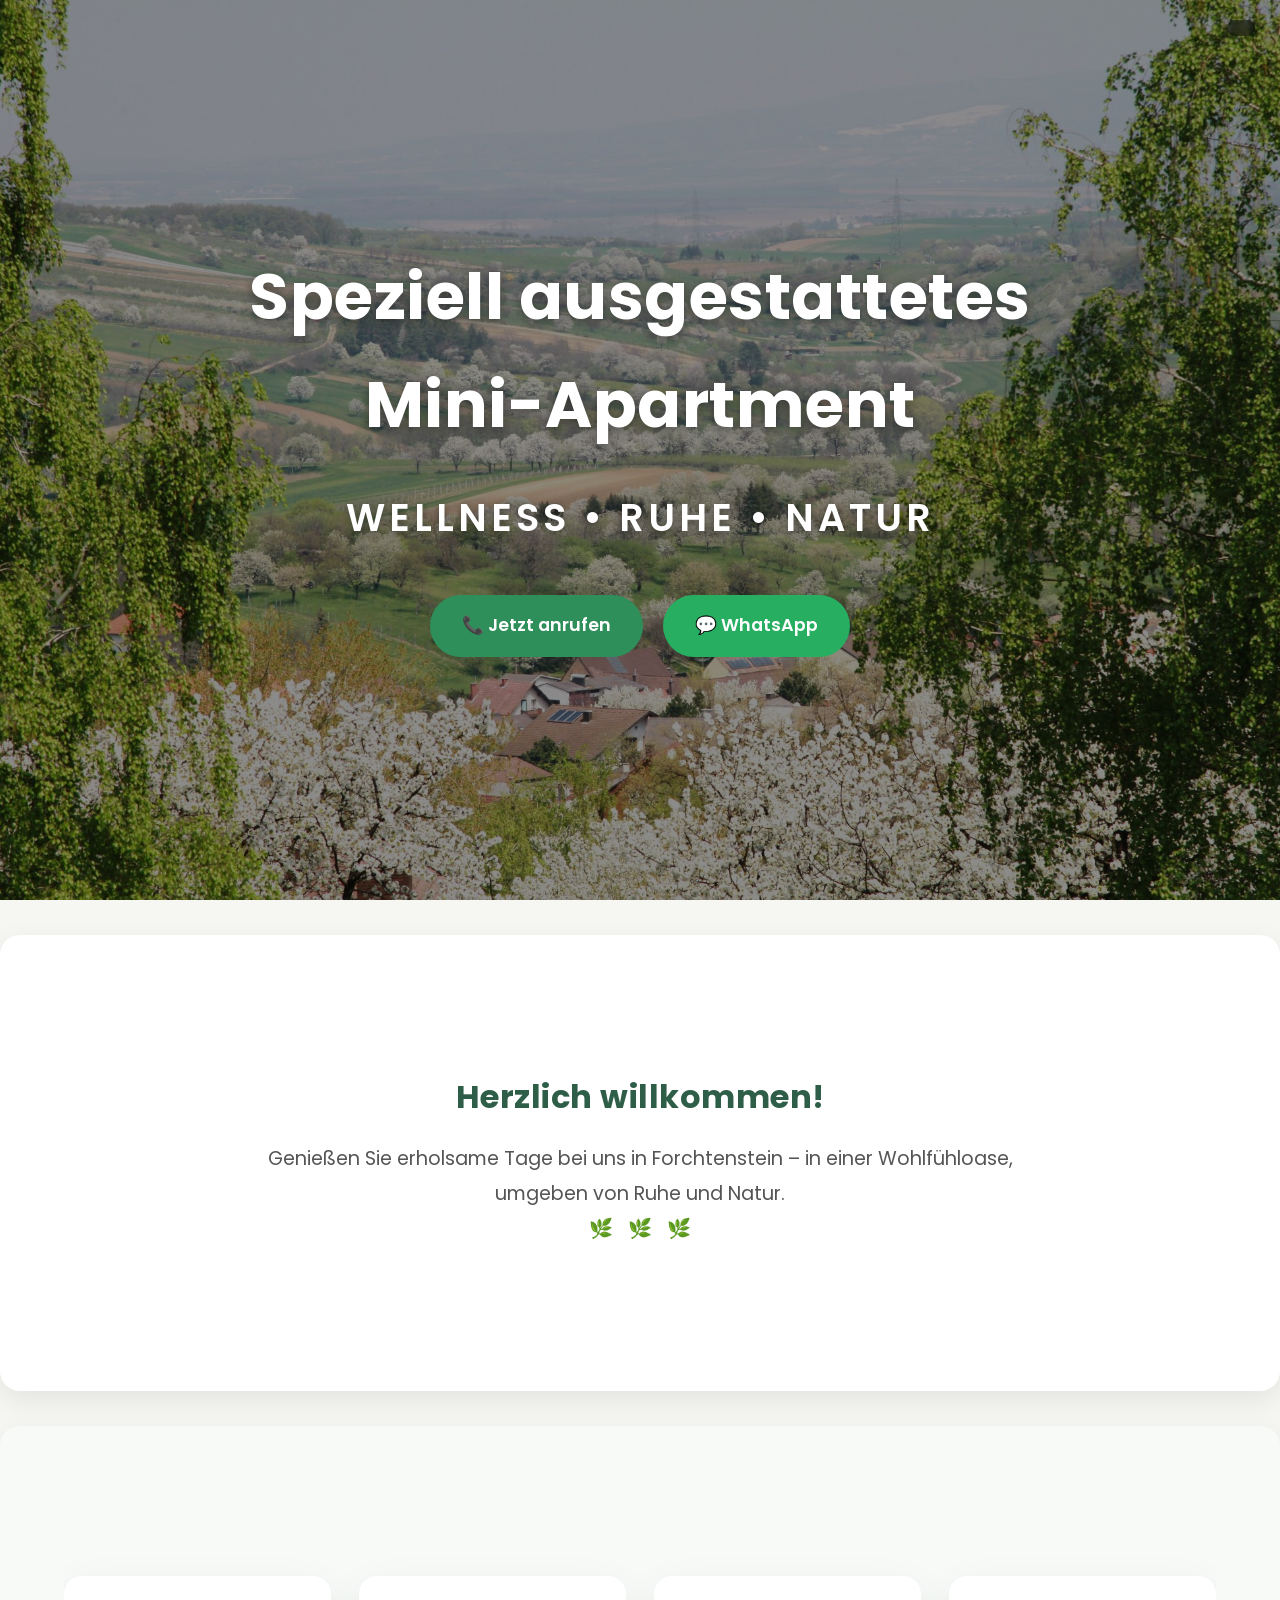
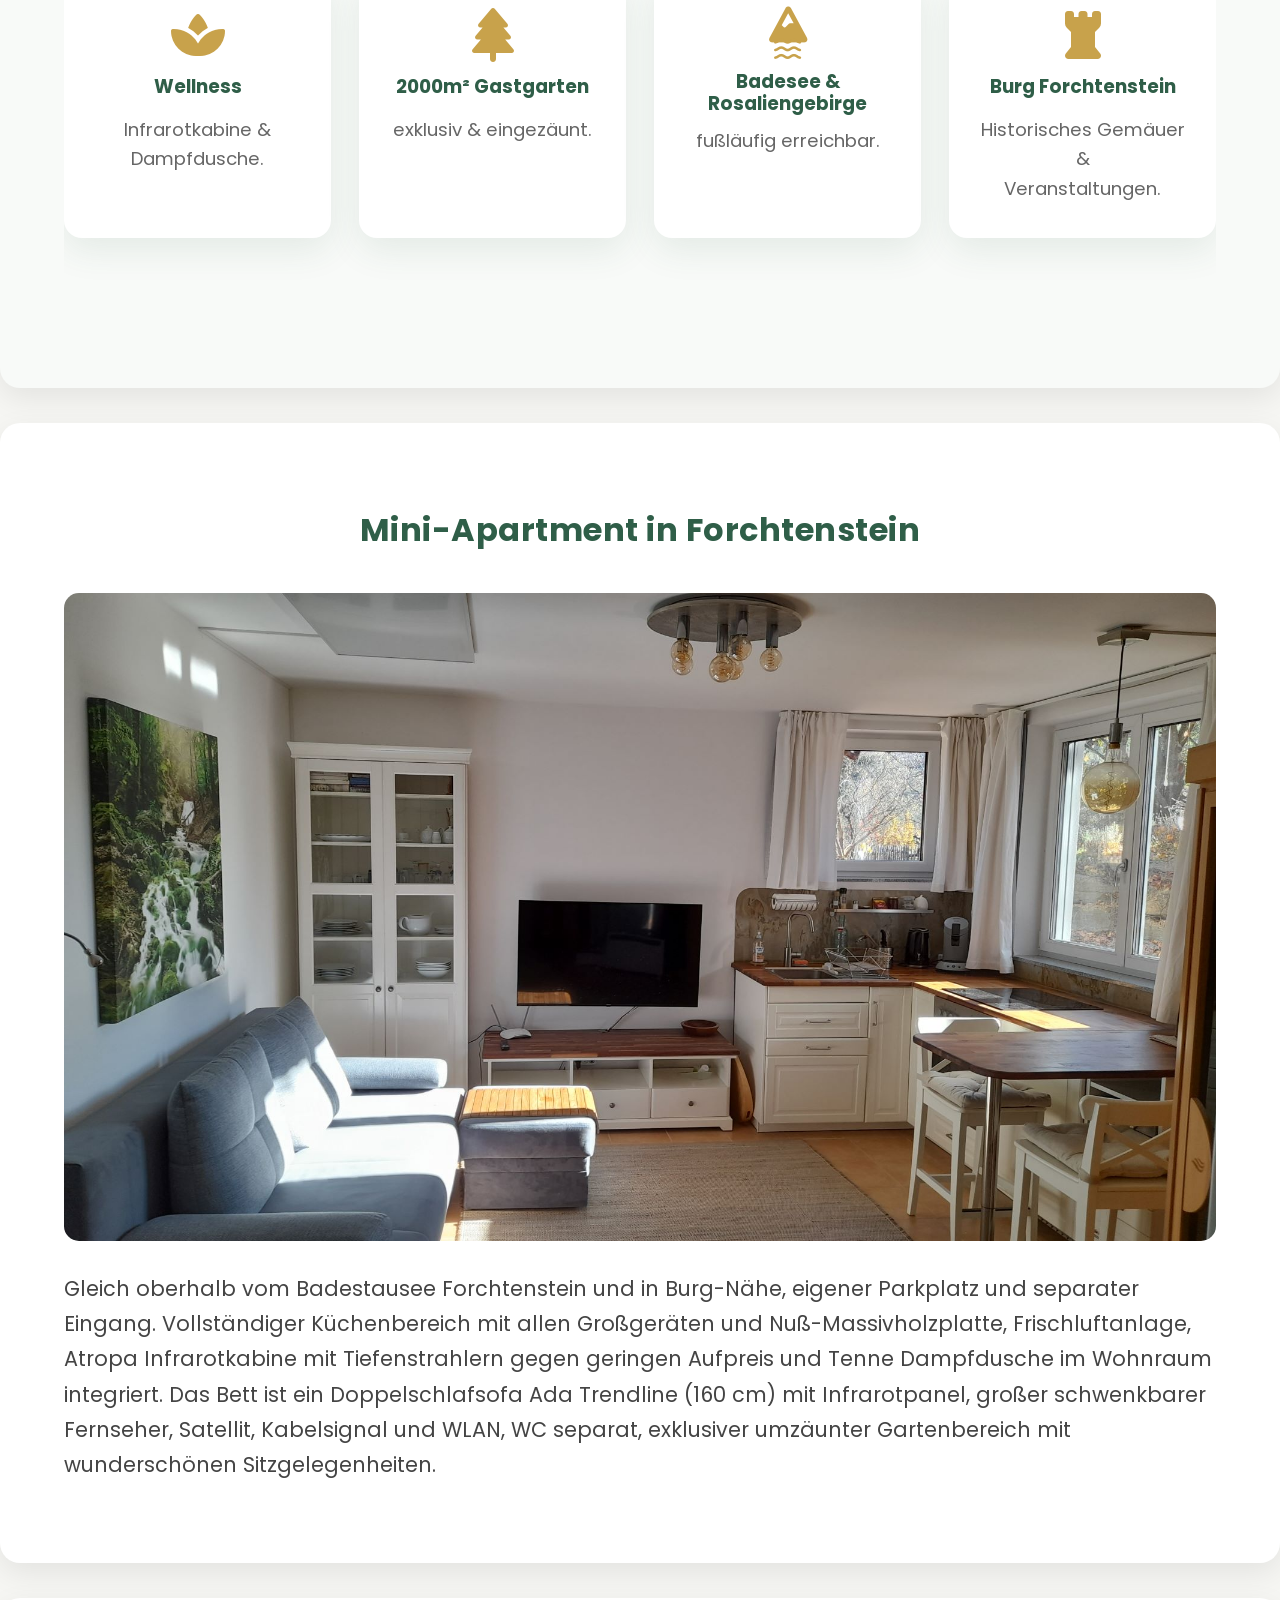
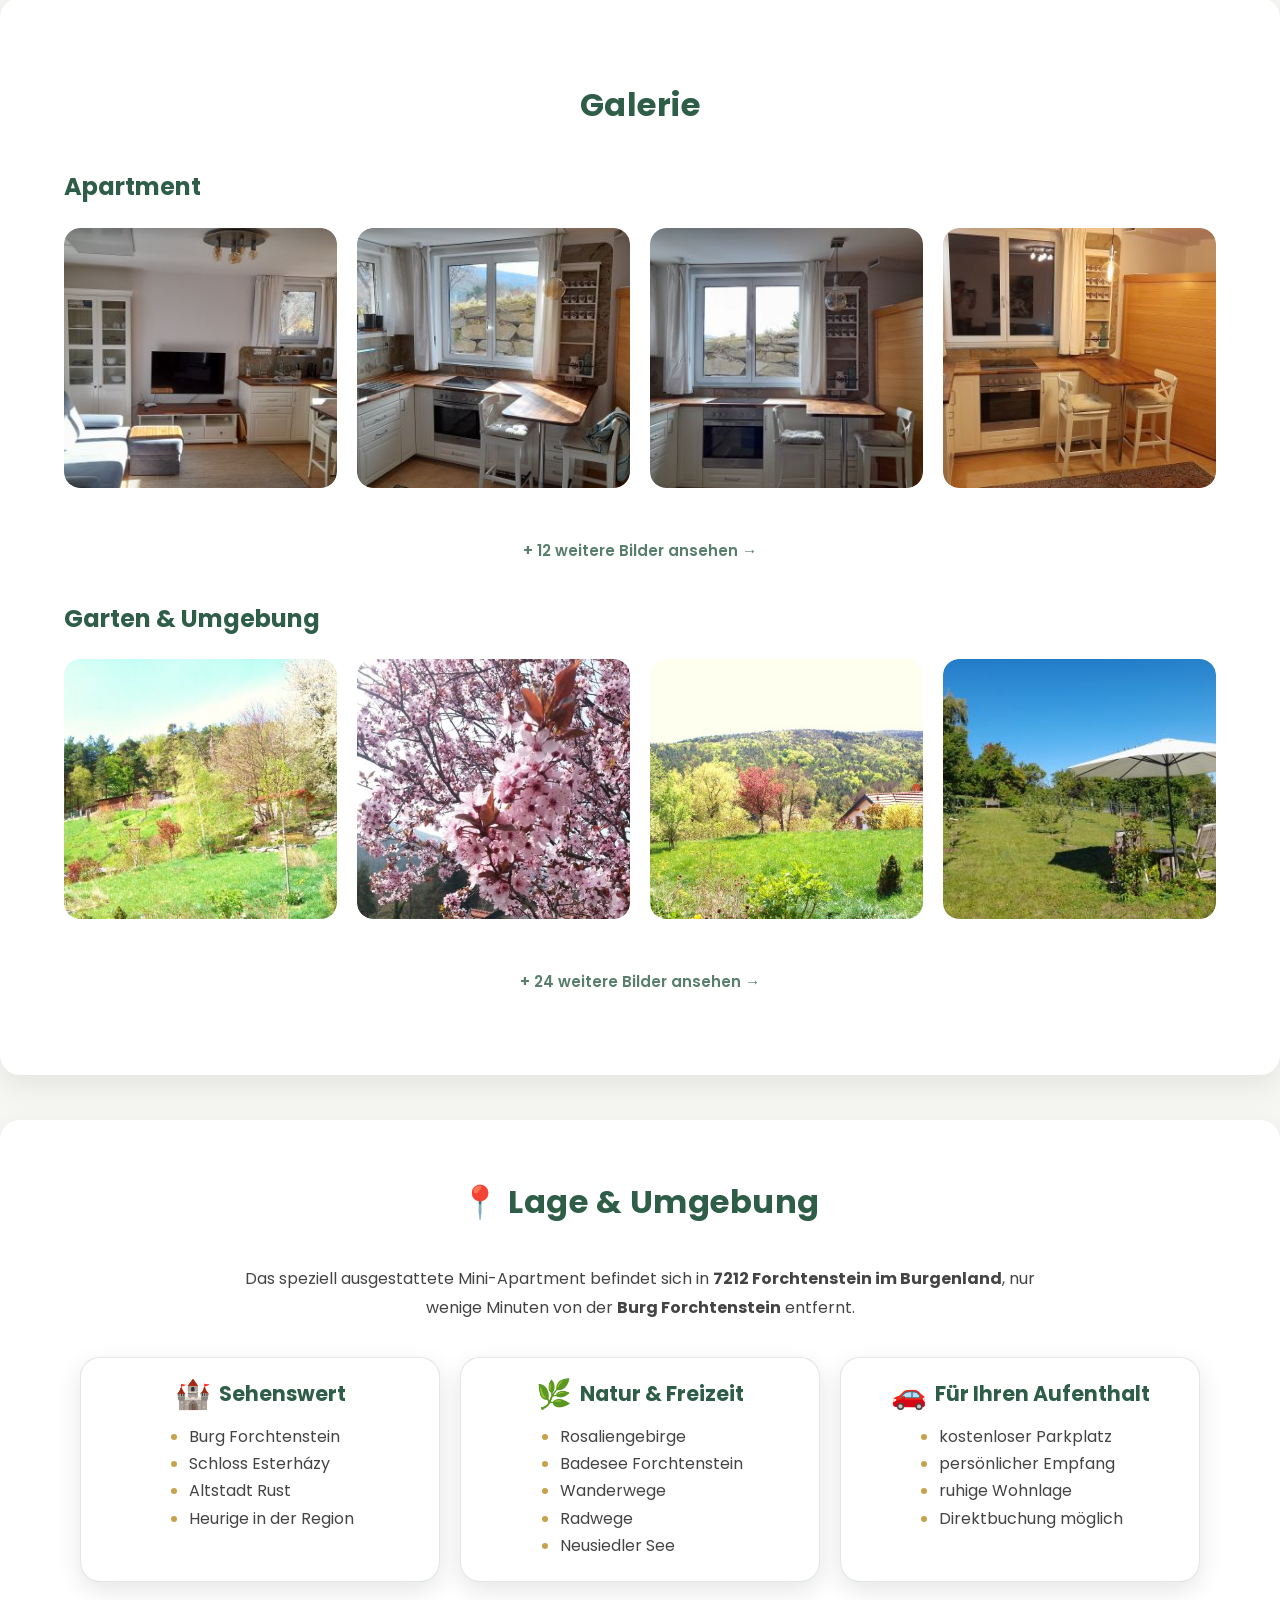
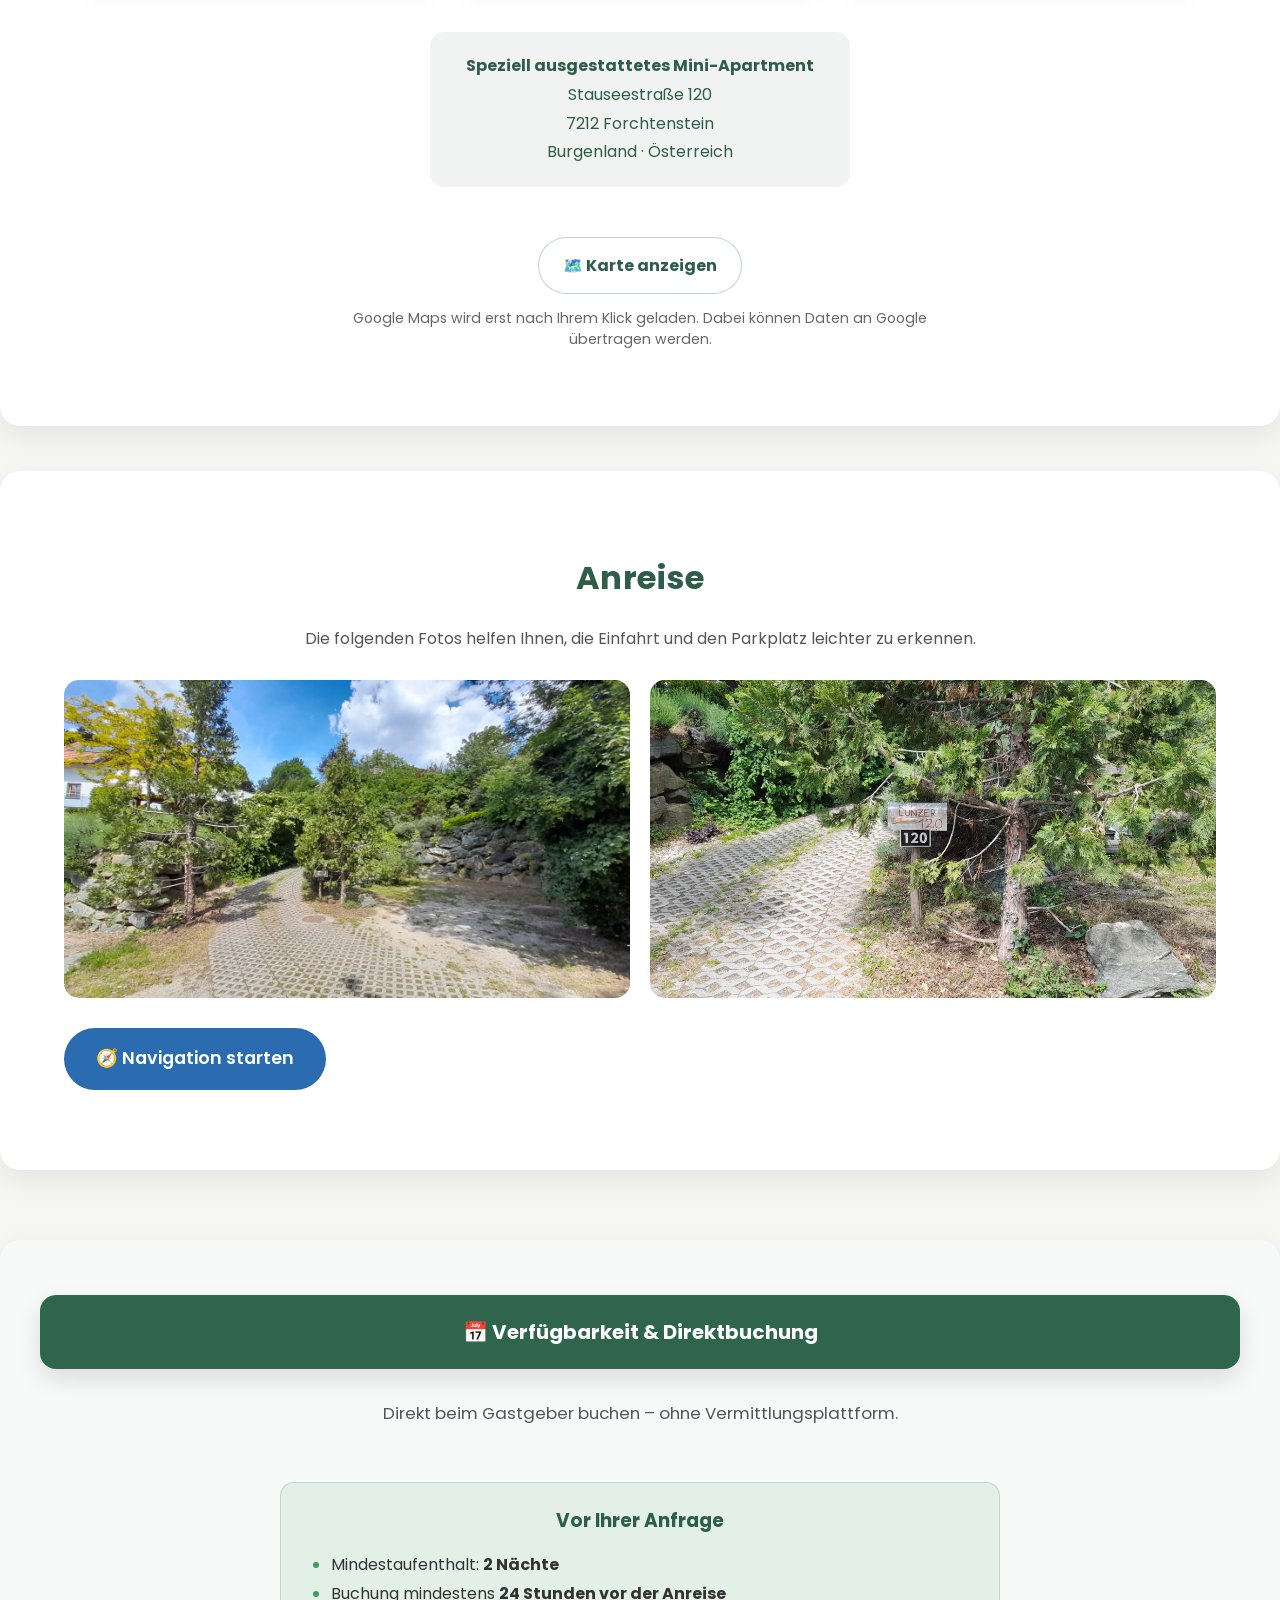
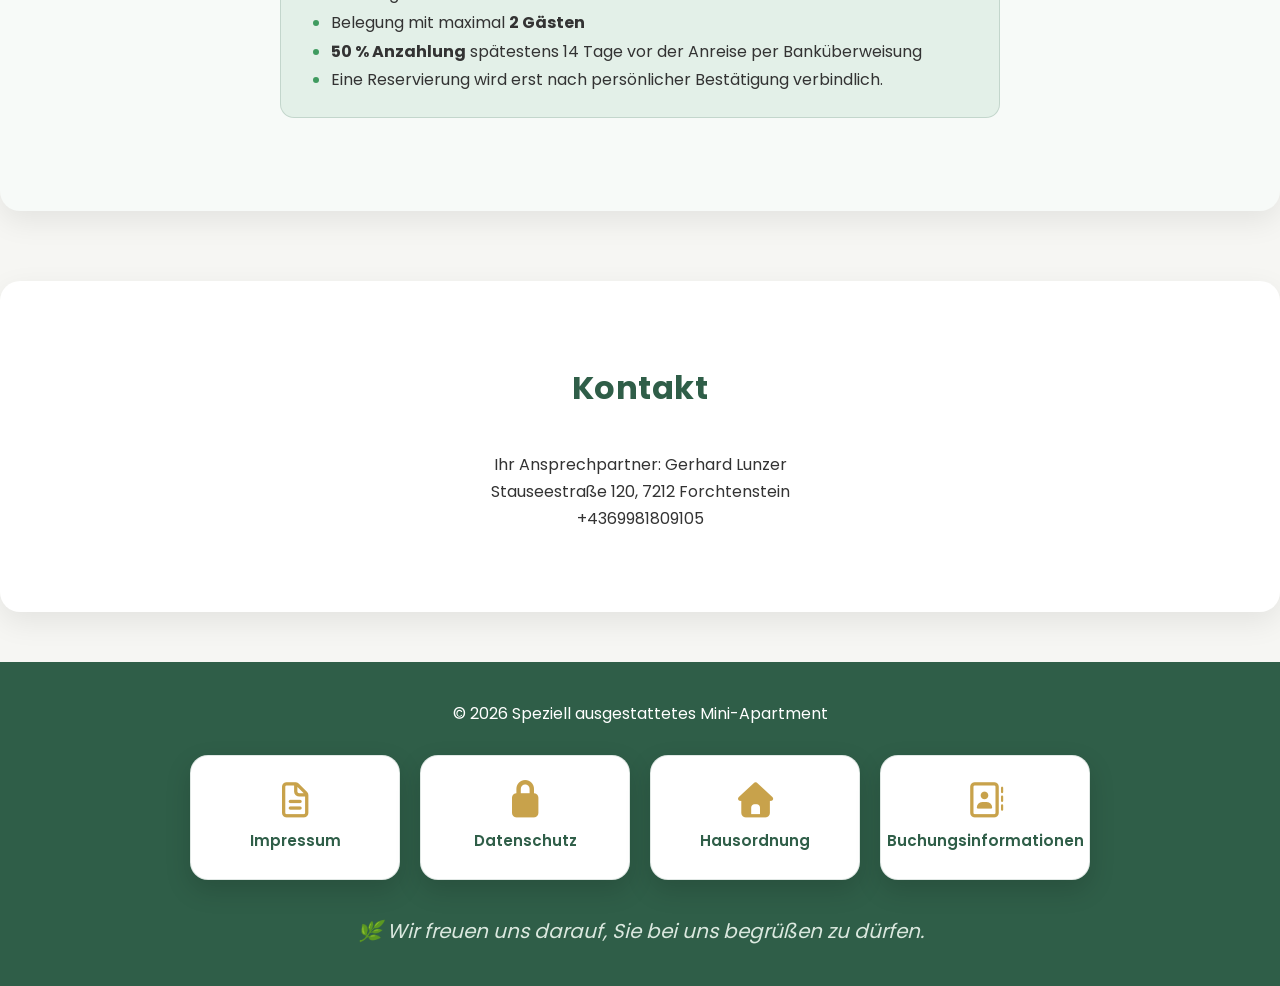
==== index.html @ 25bd384f "calendar" ====
<!DOCTYPE html>
<html lang="de">
<head>
    <meta charset="UTF-8">
    <meta name="viewport" content="width=device-width, initial-scale=1.0">
    <meta name="google-site-verification" content="yqc-f6YUvMxnaO8xFfy51YlhvRvvJ4N-vw8yWpAxxQE" />
    <link rel="icon" type="image/png" href="favicon.png">

    <title>Mini-Apartment in Forchtenstein | Wellness, Garten & Natur</title>

    <meta property="og:title" content="Speziell ausgestattetes Mini-Apartment">

<meta property="og:description" content="Ruhiges Mini-Apartment in Forchtenstein mit Garten, WLAN und Infrarotkabine. Ideal für Erholung und Natur.">

<meta property="og:type" content="website">

<meta property="og:url" content="https://gerhardlunzer.github.io/Speziell-ausgestattetes-Mini-Apartment/">

<meta property="og:image" content="https://gerhardlunzer.github.io/Speziell-ausgestattetes-Mini-Apartment/images/a01-ferienwohnung-forchtenstein-wohnzimmer-kueche.jpg">

<meta property="og:image:alt" content="Heller Wohnbereich mit Küche im Mini-Apartment in Forchtenstein">

<meta property="og:locale" content="de_AT">

<meta name="twitter:card" content="summary_large_image">

<meta name="twitter:title" content="Speziell ausgestattetes Mini-Apartment">

<meta name="twitter:description" content="Ruhiges Mini-Apartment in Forchtenstein mit Garten, WLAN und Infrarotkabine.">

<meta name="twitter:image" content="https://gerhardlunzer.github.io/Speziell-ausgestattetes-Mini-Apartment/images/a01-ferienwohnung-forchtenstein-wohnzimmer-kueche.jpg">

<meta name="description" content="Ruhiges Mini-Apartment in Forchtenstein für 2 Gäste mit Infrarotkabine, Dampfdusche, großem eingezäunten Garten, Parkplatz und WLAN.">
    <link rel="canonical" href="https://gerhardlunzer.github.io/Speziell-ausgestattetes-Mini-Apartment/">    
   
<link rel="stylesheet" href="fontawesome/css/all.min.css">    
    <link rel="stylesheet" href="css/style.css">
<link rel="stylesheet" href="glightbox/css/glightbox.min.css">
<script type="application/ld+json">
{
  "@context": "https://schema.org",
  "@type": "LodgingBusiness",

  "name": "Speziell ausgestattetes Mini-Apartment",

  "url": "https://gerhardlunzer.github.io/Speziell-ausgestattetes-Mini-Apartment/",

  "image": "https://gerhardlunzer.github.io/Speziell-ausgestattetes-Mini-Apartment/images/a01-ferienwohnung-forchtenstein-wohnzimmer-kueche.jpg",

  "description": "Ruhiges speziell ausgestattetes Mini-Apartment in Forchtenstein für bis zu zwei Gäste. Mit Infrarotkabine, Dampfdusche, kostenlosem WLAN, kostenlosem Parkplatz sowie einem über 2.000 m² großen vollständig eingezäunten Garten zur exklusiven Nutzung durch Gäste und ihre Hunde. Der Badestausee Forchtenstein sowie die Wanderwege des Rosaliengebirges sind bequem zu Fuß erreichbar.",

  "telephone": "+436641637947",

  "address": {
    "@type": "PostalAddress",
    "streetAddress": "Stauseestraße 120",
    "postalCode": "7212",
    "addressLocality": "Forchtenstein",
    "addressCountry": "AT"
  },

  "petsAllowed": true,

  "maximumAttendeeCapacity": 2,

  "numberOfRooms": 1,

  "amenityFeature": [

    {
      "@type": "LocationFeatureSpecification",
      "name": "Kostenloses WLAN",
      "value": true
    },

    {
      "@type": "LocationFeatureSpecification",
      "name": "Kostenloser Parkplatz",
      "value": true
    },

    {
      "@type": "LocationFeatureSpecification",
      "name": "Infrarotkabine",
      "value": true
    },

    {
      "@type": "LocationFeatureSpecification",
      "name": "Dampfdusche",
      "value": true
    },

    {
      "@type": "LocationFeatureSpecification",
      "name": "Über 2.000 m² eingezäunter Privatgarten",
      "value": true
    }

  ]
}
</script>
</head>
<body>

<div class="bottom-bar">

    <a id="bottomPhone"
   href="#">
        <i class="fa-solid fa-phone"></i>
        <span>Anrufen</span>
    </a>

    <a id="bottomWhatsapp"
   href="#" target="_blank">
        <i class="fa-brands fa-whatsapp"></i>
        <span>WhatsApp</span>
    </a>

    <a id="mapsButton"
   href="#" target="_blank">
        <i class="fa-solid fa-location-dot"></i>
        <span>Navigation</span>
    </a>

</div>

<header class="hero">

    <div class="overlay">

        <h1 id="title"></h1>
        
        <p class="slogan">
            Wellness • Ruhe • Natur
        </p>

        <div class="buttons">

            <a id="phoneButton"
   class="button phone"
   href="#">
               📞 Jetzt anrufen
            </a>

            <a id="whatsappButton"
   class="button whatsapp"
   href="#"
               target="_blank">
               💬 WhatsApp
            </a>

        </div>

    </div>

</header>

<section class="welcome fade">

    <div class="container">

        <h2>Herzlich willkommen!</h2>

        <p>
            Genießen Sie erholsame Tage bei uns in Forchtenstein – in einer Wohlfühloase, umgeben von Ruhe und Natur.
        </p>

        <div class="welcome-divider">

🌿 &nbsp; 🌿 &nbsp; 🌿

</div>

    </div>

</section>

  <section class="highlights fade">

    <div class="container">

        <div class="highlight-card">
            <i class="fa-solid fa-spa"></i>
            <h3>Wellness</h3>
            <p>Infrarotkabine & Dampfdusche.</p>
        </div>

<div class="highlight-card">
    <i class="fa-solid fa-tree"></i>
    <h3>2000m² Gastgarten</h3>
    <p>exklusiv &amp; eingezäunt.</p>
</div>

<div class="highlight-card">

    <div class="landschaft-icon">
        <i class="fa-solid fa-mountain bg-hills"></i>
        <i class="fa-solid fa-water fg-lake"></i>
    </div>

    <h3>Badesee &amp;<br>Rosaliengebirge</h3>
    <p>fußläufig erreichbar.</p>

</div>

<div class="highlight-card">
    <i class="fa-solid fa-chess-rook"></i>
    <h3>Burg Forchtenstein</h3>
    <p>Historisches Gemäuer &amp;<br>Veranstaltungen.</p>
</div>

        

    </div>

</section>

<main>

<section class="wohnen fade">

    <div class="container">

        <h2>Mini-Apartment in Forchtenstein</h2>

        <img src="images/wohnen.jpg"
             alt="Apartment">

        <p>

Gleich oberhalb vom Badestausee Forchtenstein und in Burg-Nähe,
eigener Parkplatz und separater Eingang.
Vollständiger Küchenbereich mit allen Großgeräten und Nuß-Massivholzplatte,
Frischluftanlage,
Atropa Infrarotkabine mit Tiefenstrahlern gegen geringen Aufpreis und Tenne Dampfdusche im Wohnraum integriert.
Das Bett ist ein Doppelschlafsofa Ada Trendline (160 cm) mit Infrarotpanel,
großer schwenkbarer Fernseher,
Satellit,
Kabelsignal und WLAN,
WC separat,
exklusiver umzäunter Gartenbereich mit wunderschönen Sitzgelegenheiten.

        </p>

    </div>

</section>

<section class="galerie fade">

    <div class="container">

        <h2>Galerie</h2>

        <h3>Apartment</h3>

        <div id="apartmentGallery" class="gallery-grid"></div>

<p class="gallery-more">
    + 12 weitere Bilder ansehen →
</p>

        <h3>Garten & Umgebung</h3>

        <div id="outsideGallery" class="gallery-grid"></div>

        <p class="gallery-more">
    + 24 weitere Bilder ansehen →
</p>

    </div>

</section>

<section class="location-section">

    <h2>📍 Lage & Umgebung</h2>

    <p class="location-intro">
        Das speziell ausgestattete Mini-Apartment befindet sich in
        <strong>7212 Forchtenstein im Burgenland</strong>,
        nur wenige Minuten von der
        <strong>Burg Forchtenstein</strong> entfernt.
    </p>

    <div class="location-grid">

        <div class="location-card">

            <h3> 
                <span class="card-icon">🏰</span>
                <span class="card-title">Sehenswert</span>
                </h3>

            <ul>
                <li>Burg Forchtenstein</li>
                <li>Schloss Esterházy</li>
                <li>Altstadt Rust</li>
                <li>Heurige in der Region</li>
            </ul>

        </div>

        <div class="location-card">

            <h3>
                <span class="card-icon">🌿</span>
                <span class="card-title">Natur & Freizeit</span>
                </h3>

            <ul>
                <li>Rosaliengebirge</li>
                <li>Badesee Forchtenstein</li>
                <li>Wanderwege</li>
                <li>Radwege</li>
                <li>Neusiedler See</li>
            </ul>

        </div>

        <div class="location-card">

            <h3>
                <span class="card-icon">🚗</span>
                <span class="card-title">Für Ihren Aufenthalt</span>
                </h3>

            <ul>
                <li>kostenloser Parkplatz</li>
                <li>persönlicher Empfang</li>
                <li>ruhige Wohnlage</li>
                <li>Direktbuchung möglich</li>
            </ul>

        </div>

    </div>

        <div class="location-address">

        <strong>Speziell ausgestattetes Mini-Apartment</strong><br>

        Stauseestraße 120<br>

        7212 Forchtenstein<br>

        Burgenland · Österreich

    </div>

<div class="map-section">

    <button
        type="button"
        id="showMapButton"
        class="map-toggle-button"
        aria-controls="googleMapContainer"
        aria-expanded="false"
    >
        🗺️ Karte anzeigen
    </button>

    <p class="map-privacy-note">
        Google Maps wird erst nach Ihrem Klick geladen.
        Dabei können Daten an Google übertragen werden.
    </p>

    <div
        id="googleMapContainer"
        class="google-map-container"
        hidden
    >

        <iframe
            id="googleMapFrame"
            title="Google Maps – Lage des Mini-Apartments in Forchtenstein"
            data-src="https://www.google.com/maps/embed?pb=!1m18!1m12!1m3!1d2684.7871043573946!2d16.350645876657236!3d47.70797067119919!2m3!1f0!2f0!3f0!3m2!1i1024!2i768!4f13.1!3m3!1m2!1s0x476c3208ec4cd83d%3A0x62d7e4065697e61f!2sStauseestra%C3%9Fe%20120%2C%207212%20Forchtenstein!5e0!3m2!1sde!2sat!4v1785612401849!5m2!1sde!2sat"
            loading="lazy"
            referrerpolicy="no-referrer-when-downgrade"
            allowfullscreen
        ></iframe>

    </div>

</div>
    
</section>

<section class="anreise fade">

    <div class="container">

        <h2>Anreise</h2>

        <p class="arrival-intro">
        Die folgenden Fotos helfen Ihnen, die Einfahrt und den Parkplatz
        leichter zu erkennen.
</p>

        <div class="anreise-bilder">

            <img src="images/anreise1.jpeg"
                 alt="Anreise">

            <img src="images/anreise2.jpeg"
                 alt="Anreise">

        </div>

        <a id="navigationButton"
   class="button navigation"
   href="#"
   target="_blank">

   🧭 Navigation starten

</a>

    </div>

</section>



<section id="verfuegbarkeit" class="home-booking-section">

    <button
        type="button"
        id="bookingToggleButton"
        class="booking-toggle-button"
        aria-controls="bookingDetails"
        aria-expanded="false"
    >
        📅 Verfügbarkeit & Direktbuchung
    </button>

    <p class="direct-booking-slogan">
        Direkt beim Gastgeber buchen – ohne Vermittlungsplattform.
    </p>

    <div class="booking-rules">

        <h3>Vor Ihrer Anfrage</h3>

        <ul>
            <li>
                Mindestaufenthalt:
                <strong>2 Nächte</strong>
            </li>

            <li>
                Buchung mindestens
                <strong>24 Stunden vor der Anreise</strong>
            </li>

            <li>
                Belegung mit maximal
                <strong>2 Gästen</strong>
            </li>

            <li>
                <strong>50 % Anzahlung</strong>
                spätestens 14 Tage vor der Anreise per Banküberweisung
            </li>

            <li>
                Eine Reservierung wird erst nach persönlicher
                Bestätigung verbindlich.
            </li>
        </ul>

    </div>

    <div
        id="bookingDetails"
        class="booking-details"
        hidden
    >

        <section class="availability-section">

            <h2>Verfügbarkeit prüfen</h2>

            <p class="availability-intro">
                Prüfen Sie hier, ob Ihr gewünschter Aufenthaltszeitraum
                voraussichtlich noch verfügbar ist.
            </p>

            <p class="minimum-stay">
                Mindestaufenthalt:
                <strong>2 Nächte</strong>
            </p>

            <div class="availability-legend">

                <span>
                    <span class="availability-dot available"></span>
                    Frei
                </span>

                <span>
                    <span class="availability-dot occupied"></span>
                    Bereits belegt
                </span>

            </div>

            <div id="booking-calendar">

                <p class="calendar-loading">
                    Der Verfügbarkeitskalender wird vorbereitet …
                </p>

            </div>

            <p class="availability-note">
                Die Verfügbarkeit wird regelmäßig mit den
                Buchungskalendern abgeglichen.
                Eine Reservierung wird erst nach persönlicher
                Bestätigung verbindlich.
            </p>

        </section>

        <section class="direct-request-section">

            <h2>Direktbuchung anfragen</h2>

            <p class="direct-request-intro">
                Wählen Sie Ihren gewünschten Zeitraum aus.
                Wir prüfen Ihre Angaben automatisch und bereiten
                anschließend eine WhatsApp-Anfrage vor.
            </p>

            <form id="directBookingForm">

                <div class="booking-form-grid">

                    <label>
                        Anreise
                        <input
                            type="date"
                            id="arrivalDate"
                            name="arrival"
                            required
                        >
                    </label>

                    <label>
                        Abreise
                        <input
                            type="date"
                            id="departureDate"
                            name="departure"
                            required
                        >
                    </label>

                    <label>
                        Gäste
                        <select
                            id="guestCount"
                            name="guests"
                            required
                        >
                            <option value="">Bitte auswählen</option>
                            <option value="1">1 Gast</option>
                            <option value="2">2 Gäste</option>
                        </select>
                    </label>

                    <label>
                        Hunde
                        <select
                            id="dogCount"
                            name="dogs"
                        >
                            <option value="0">Keine Hunde</option>
                            <option value="1">1 Hund</option>
                            <option value="2">2 Hunde</option>
                        </select>
                    </label>

                </div>

                <label class="booking-form-full">
                    Ihr Name
                    <input
                        type="text"
                        id="guestName"
                        name="name"
                        autocomplete="name"
                        maxlength="80"
                        required
                    >
                </label>

                <label class="booking-form-full">
                    Nachricht oder besondere Wünsche
                    <textarea
                        id="bookingMessage"
                        name="message"
                        rows="4"
                        maxlength="800"
                        placeholder="Zum Beispiel Fragen zum Aufenthalt oder zu Ihren Hunden …"
                    ></textarea>
                </label>

                <div
                    id="bookingFormMessage"
                    class="booking-form-message"
                    role="status"
                    aria-live="polite"
                ></div>

                <button
                    type="submit"
                    class="button whatsapp direct-request-button"
                >
                    <i class="fa-brands fa-whatsapp"></i>
                    Direktanfrage vorbereiten
                </button>

                <p class="direct-request-note">
                    Die Anfrage ist unverbindlich. Eine Reservierung wird
                    erst nach unserer persönlichen Bestätigung und der
                    vereinbarten Vorauszahlung verbindlich.
                </p>

            </form>

        </section>

    </div>

</section>

<section class="kontakt fade">

    <div class="container">

        <h2>Kontakt</h2>

<p id="nameText"></p>

        <p id="addressText"></p>

<p id="phoneText"></p>

    </div>

</section>

</main>

<footer>

<p>

© 2026 Speziell ausgestattetes Mini-Apartment

</p>

<div class="footer-links">

<a href="impressum.html">

<i class="fa-regular fa-file-lines"></i>

<span>Impressum</span>

</a>

<a href="datenschutz.html">

<i class="fa-solid fa-lock"></i>

<span>Datenschutz</span>

</a>

<a href="hausordnung.html">

<i class="fa-solid fa-house"></i>

<span>Hausordnung</span>

</a>

<a href="buchung.html">

<i class="fa-regular fa-address-book"></i>

<span>Buchungsinformationen</span>

</a>

</div>

<p class="footer-message">

     🌿 <span>Wir freuen uns darauf, Sie bei uns begrüßen zu dürfen.</span>

    </p>

</footer>

<script src="glightbox/js/glightbox.min.js"></script>
<script src="js/script.js"></script>

<script src="js/google-map.js"></script>

<script src="js/booking-calendar.js"></script>

<script src="js/direct-booking.js"></script>

<script src="js/booking-toggle.js"></script>

</body>
</html>
---- css/style.css ----
@font-face {
    font-family: 'Poppins';
    src: url('../fonts/Poppins-Light.ttf') format('truetype');
    font-weight: 300;
    font-style: normal;
    font-display: swap;
}

@font-face {
    font-family: 'Poppins';
    src: url('../fonts/Poppins-Regular.ttf') format('truetype');
    font-weight: 400;
    font-style: normal;
    font-display: swap;
}

@font-face {
    font-family: 'Poppins';
    src: url('../fonts/Poppins-Medium.ttf') format('truetype');
    font-weight: 500;
    font-style: normal;
    font-display: swap;
}

@font-face {
    font-family: 'Poppins';
    src: url('../fonts/Poppins-SemiBold.ttf') format('truetype');
    font-weight: 600;
    font-style: normal;
    font-display: swap;
}

@font-face {
    font-family: 'Poppins';
    src: url('../fonts/Poppins-Bold.ttf') format('truetype');
    font-weight: 700;
    font-style: normal;
    font-display: swap;
}

*{
    margin:0;
    padding:0;
    box-sizing:border-box;
}

html{
    scroll-behavior:smooth;
}

body{
    font-family:'Poppins',sans-serif;
    color:#333;
    background:#f6f6f3;
    line-height:1.7;
}

/* ---------------- HERO ---------------- */

.hero{
    overflow:hidden;

position:relative;

    min-height:100vh;

    background:
        linear-gradient(rgba(0,0,0,.45),rgba(0,0,0,.45)),
        url("../images/landschaft.jpg");

    background-size:cover;
    background-position:center;
    background-repeat:no-repeat;

    display:flex;
    justify-content:center;
    align-items:center;
    text-align:center;
    color:white;
}

.overlay{

    width:min(900px,90%);
    padding:50px;

    background: none;

    backdrop-filter:none;

    border-radius:20px;

}

.hero h1{

    font-size:clamp(2.3rem,5vw,4rem);

    margin-bottom:20px;

    text-shadow:0 3px 12px rgba(0,0,0,.45);

letter-spacing:.5px;

}

.slogan{

    font-size:clamp(1.4rem,3vw,2.6rem);

    font-weight:600;

    letter-spacing:4px;

    text-transform:uppercase;

    margin:25px 0 45px;

    color:#ffffff;

    text-shadow:
        0 2px 8px rgba(0,0,0,.45);

}

.buttons{

    display:flex;

    justify-content:center;

    gap:20px;

    flex-wrap:wrap;

}

.button{

    text-decoration:none;

    color:white;

    padding:16px 32px;

    border-radius:50px;

    font-size:1.1rem;

    font-weight:600;

    transition:.3s;

}

.phone{

    background:#2f8f5b;

}

.whatsapp{

    background:#27ae60;

}

.navigation{

    background:#2b6cb0;

    display:inline-block;

    margin-top:30px;

}

.button:hover{

    transform:translateY(-3px);

    box-shadow:0 12px 24px rgba(0,0,0,.18);

}

/* ---------------- Allgemein ---------------- */

.container{

    width:min(1200px,90%);

    margin:auto;

    padding:80px 0;

    overflow:hidden;

}

section{

    background:white;

    margin:35px auto;

    border-radius:20px;

    box-shadow:0 10px 30px rgba(0,0,0,.08);

}

h2{

    text-align:center;

    font-size:2rem;

    margin-bottom:35px;

    color:#2f5e48;

    letter-spacing:.5px;

}

.wohnen img{

    display:block;

    width:100%;

    max-width:100%;

    height:auto;

    border-radius:15px;

    margin:0 auto 30px;

}

.wohnen p{

    font-size:1.3rem;

    line-height:1,8;

color:#444;

}

/* -------- Anreise -------- */

.anreise-bilder{

    display:grid;

    grid-template-columns:repeat(auto-fit,minmax(280px,1fr));

    gap:20px;

}

.anreise-bilder img{

    width:100%;

    border-radius:15px;

}

/* -------- Kontakt -------- */

.kontakt{

    text-align:center;

}


/* ---------- Handy ---------- */

@media(max-width:700px){

.hero{

    min-height:85vh;

}

.overlay{

    padding:30px;

}

.hero h1{

    font-size:2.2rem;

}

.slogan{

    font-size:2rem;

}

.buttons{

    flex-direction:column;

}

.button{

    width:100%;

}

.container{

    width:92%;

}

}
.gallery-grid{

    gap:18px;

display:grid;

grid-template-columns:repeat(auto-fit,minmax(220px,1fr));

gap:20px;

margin-bottom:50px;

}

.gallery-grid img{

    width:100%;
height:260px;
    object-fit:cover;
    display:block;

    border-radius:16px;

    transition:
        transform .35s ease,
        box-shadow .35s ease,
        filter .35s ease;

    box-shadow:0 8px 20px rgba(0,0,0,.12);

}

.gallery-grid a{

    display:block;

    overflow:hidden;

    border-radius:16px;

}

.gallery-grid a:hover img{

    transform:scale(1.04);

    filter:brightness(1.04);

    box-shadow:0 16px 35px rgba(0,0,0,.22);

}

.gallery-grid img:hover{

transform:scale(1.03);

box-shadow:0 15px 30px rgba(0,0,0,.2);

}

.galerie h3{

margin:35px 0 20px;

color:#2f5e48;

font-size:1.5rem;

}
/* ---------- Kontaktleiste ---------- */

.bottom-bar{

    position:fixed;

    bottom:0;

    left:0;

    width:100%;

    background:rgba(47,94,72,.95);

    backdrop-filter:blur(8px);

    display:flex;

    justify-content:space-around;

    align-items:center;

    padding:12px 0;

    z-index:9999;

    box-shadow:0 -4px 20px rgba(0,0,0,.25);

}

.bottom-bar a{

    color:white;

    text-decoration:none;

    display:flex;

    flex-direction:column;

    align-items:center;

    gap:6px;

    font-size:.9rem;

}

.bottom-bar i{

    font-size:1.4rem;

}

body{

    padding-bottom:90px;

}
@media (min-width: 901px){
    .bottom-bar{
        display:none;
    }

    body{
        padding-bottom:0;
    }
}


/* =====================================================
   KALENDER
===================================================== */

.calendar-section{
    margin:80px 0;
}

.calendar-toggle{
    background:#2f5e48;
    color:#fff;
    padding:18px 24px;
    border-radius:16px;
    cursor:pointer;
    font-size:1.2rem;
    font-weight:600;
    text-align:center;
    transition:all .3s ease;
    box-shadow:0 10px 25px rgba(0,0,0,.15);
    user-select:none;
}

.calendar-toggle:hover{
    background:#3d765b;
    transform:translateY(-2px);
}

.calendar-wrapper{
    overflow:hidden;
    max-height:0;
    opacity:0;
    transition:
        max-height .6s ease,
        opacity .35s ease;
}

.calendar-wrapper.open{
    max-height:1200px;
    opacity:1;
}

#calendar{
    margin-top:20px;
    background:#fff;
    border-radius:18px;
    padding:20px;
    box-shadow:0 12px 30px rgba(0,0,0,.12);
}

/* -------- FullCalendar -------- */

.fc{
    font-family:"Poppins", sans-serif;
}

.fc-theme-standard td,
.fc-theme-standard th,
.fc-theme-standard .fc-scrollgrid{
    border-color:#e7e7e7;
}

.fc .fc-toolbar-title{
    color:#2f5e48;
    font-size:1.5rem;
    font-weight:600;
}

.fc .fc-button{
    background:#2f5e48;
    border:none;
    border-radius:10px;
    transition:.25s;
}

.fc .fc-button:hover{
    background:#3d765b;
}

.fc .fc-button:focus{
    box-shadow:none;
}

.fc .fc-daygrid-day-number{
    color:#444;
    text-decoration:none;
}

.fc .fc-col-header-cell{
    background:#f6f8f6;
    font-weight:600;
}

.fc .fc-day-today{
    background:#eef6ef !important;
}

.fc .fc-daygrid-day:hover{
    background:#fafafa;
}

.fc table{
    border-radius:14px;
    overflow:hidden;
}

@media (max-width:768px){

    .fc .fc-toolbar{
        flex-direction:column;
        gap:12px;
    }

    .fc .fc-toolbar-title{
        font-size:1.2rem;
    }

}

/* ---------- Hero Animation ---------- */

.hero{

    animation: heroZoom 18s ease-in-out infinite alternate;

}

@keyframes heroZoom{

    from{

        background-size:100%;

    }

    to{

        background-size:108%;

    }

}

/* ---------- Fade In ---------- */

.fade{

    opacity:0;

    transform:translateY(40px);

    transition:all .8s ease;

}

.fade.show{

    opacity:1;

    transform:translateY(0);

}



.gallery-more{

    text-align:center;

    margin-top:18px;

    color:#2f5e48;

    font-weight:600;

    font-size:0.95rem;

    opacity:.8;

}

.my-counter{

    position:fixed;

    top:20px;
    right:25px;

    color:white;

    font-size:1.1rem;

    font-weight:600;

    z-index:999999;

    background:rgba(0,0,0,.45);

    padding:8px 14px;

    border-radius:20px;

    backdrop-filter:blur(5px);

}


/* =====================================================
   INFORMATIONSEITEN
   ===================================================== */

.page-header{
    background:#2f5e48;
    color:#fff;
    text-align:center;
    padding:60px 20px;
}

.page-header h1{
    font-size:2.4rem;
}

.info-page{
    background:#fff;
    border-radius:20px;
    box-shadow:0 10px 30px rgba(0,0,0,.08);
    padding:60px;
    margin-top:-40px;
    margin-bottom:60px;
}

.info-page h2{
    text-align:left;
    margin-top:40px;
}

.info-page p{
    margin-top:15px;
    line-height:1.8;
}

.info-page ul{
    margin:20px 0 20px 30px;
}

.info-page li{
    margin-bottom:12px;
}

.info-page .button{
    display:inline-block;
    margin-top:40px;
}

.info-page .footer-links{
    display:flex;
    justify-content:center;
    flex-wrap:wrap;
    gap:45px;
    margin-top:60px;
}

.info-page .footer-links a{
    display:flex;
    flex-direction:column;
    align-items:center;
    gap:10px;
    color:#2f5e48;
    text-decoration:none;
    font-size:.95rem;
    font-weight:500;
    transition:.25s;
}

.info-page .footer-links a i{
    font-size:2.2rem;
}

.info-page .footer-links a:hover{
    color:#3d765b;
    transform:translateY(-4px);
}

@media(max-width:700px){
    .info-page{
        padding:35px 25px;
    }

    .page-header h1{
        font-size:2rem;
    }
}

/* ---------- Highlights ---------- */

.highlights{

    padding:70px 0;

    background:#f8faf8;

}

.highlights .container{

    display:grid;

    grid-template-columns:repeat(auto-fit,minmax(220px,1fr));

    gap:28px;

}

.highlight-card{

    background:white;

    border-radius:18px;

    padding:35px 25px;

    text-align:center;

    box-shadow:0 12px 35px rgba(47,94,72,.10);

    transition:.3s;

}

.highlight-card:hover{

    transform:translateY(-5px) scale(1.02);

    box-shadow:0 18px 35px rgba(0,0,0,.12);

}

.highlight-card i{
    font-size:3rem;
    color:#c8a24b;
    margin-bottom:12px;
}

.highlight-card h3{

    color:#2f5e48;

    margin-bottom:12px;

}

.highlight-card p{

    color:#666;

    line-height:1.6;

    font-size:1.15rem;

}

/* ---------- Highlight-Animation ---------- */

.highlight-card{

    opacity:0;

    transform:translateY(40px);

    animation:cardFade .8s ease forwards;

}

.highlight-card:nth-child(1){

    animation-delay:.2s;

}

.highlight-card:nth-child(2){

    animation-delay:.4s;

}

.highlight-card:nth-child(3){

    animation-delay:.6s;

}

.highlight-card:nth-child(4){

    animation-delay:.8s;

}

@keyframes cardFade{

    to{

        opacity:1;

        transform:translateY(0);

    }

}

/* ---------- Begrüßung ---------- */

.welcome{

    background:#ffffff;

    padding:55px 0 25px;

    text-align:center;

}

.welcome h2{

    color:#2f5e48;

    font-size:2rem;

    margin-bottom:18px;

}

.welcome p{

    max-width:760px;

    margin:auto;

    font-size:1.2rem;

    line-height:1.8;

    color:#555;

}

.footer-message{

    text-align:center;

    font-size:1.25rem;

    font-style:italic;

    color:#8ca596;

    margin-top:35px;

    opacity:1;

}

.welcome-divider{

    max-width:760px;

    margin:auto;

    margin-bottom:40px;

    font-size:1.2rem;

    line-height:1.8;

    color:#555;

}
/* Badesee & Rosaliengebirge – Berg + See */

.landschaft-icon{
    position:relative;
    display:block;

    width:70px;
    height:55px;

    /* Symbol etwas tiefer, Text näher heran */
    margin:6px auto 12px;
}

.landschaft-icon i{
    position:absolute;

    margin:0 !important;

    line-height:1;

    color:#c8a24b;
}

/* Berg */

.landschaft-icon .bg-hills{
    top:0;
    left:50%;

    transform:translateX(-50%);

    font-size:2.4rem;
}

/* See */

.landschaft-icon .fg-lake{
    left:50%;
    bottom:0;

    transform:translateX(-50%);

    font-size:1.7rem;
}

/* Gesamten Inhalt der Badesee-Karte etwas nach oben verschieben */

.landschaft-icon{
    transform:translateY(-10px);
}

.landschaft-icon + h3,
.landschaft-icon + h3 + p{
    position:relative;

    top:-13px;
}
.landschaft-icon + h3 + p{
    margin-top:8px;
}
.landschaft-icon + h3{
    line-height:1.15;
}

/* Verfügbarkeitsbereich */

.availability-section{

    margin:0 0 45px;

    padding:28px 24px;

    border:1px solid rgba(194,155,67,.35);

    border-radius:14px;

    background:rgba(255,255,255,.05);

    text-align:center;

}

.availability-section h2{

    margin-top:0;

}

.availability-intro{

    margin:0 auto 20px;

    max-width:650px;

}

.availability-legend{

    display:flex;

    justify-content:center;

    flex-wrap:wrap;

    gap:25px;

    margin:20px 0;

}

.availability-legend span{

    display:flex;

    align-items:center;

    gap:8px;

}

.availability-dot{

    display:inline-block;

    width:13px;

    height:13px;

    border-radius:50%;

}

.availability-dot.available{

    background:#3f9b5f;

}

.availability-dot.occupied{

    background:#c94a4a;

}

#booking-calendar{

    min-height:180px;

    margin:25px auto;

    padding:25px;

    border:1px solid rgba(194,155,67,.25);

    border-radius:10px;

}

.calendar-loading{

    margin:0;

    opacity:.8;

}

.availability-note{

    max-width:720px;

    margin:25px auto 0;

    padding:15px 18px;

    border-radius:8px;

    background:rgba(194,155,67,.10);

    font-size:.95rem;

    line-height:1.6;

}

/* ==================================================
   VERFÜGBARKEITSKALENDER
   ================================================== */

.current-status{

    display:flex;
    justify-content:center;
    align-items:center;

    gap:10px;

    max-width:620px;

    margin:0 auto 28px;
    padding:14px 18px;

    border-radius:12px;

    font-weight:600;

}

.current-status.available{

    color:#27633f;
    background:rgba(63,155,95,.13);

}

.current-status.occupied{

    color:#8d3030;
    background:rgba(201,74,74,.13);

}

.current-status-dot{

    width:13px;
    height:13px;

    border-radius:50%;

    flex:0 0 auto;

}

.current-status.available .current-status-dot{

    background:#3f9b5f;

}

.current-status.occupied .current-status-dot{

    background:#c94a4a;

}


/* Monatsübersicht */

.calendar-months{

    display:grid;

    grid-template-columns:
        repeat(auto-fit,minmax(260px,1fr));

    gap:24px;

    width:100%;

}

.calendar-month{

    padding:20px;

    border:1px solid rgba(47,94,72,.14);

    border-radius:16px;

    background:#fff;

    box-shadow:
        0 8px 24px rgba(0,0,0,.06);

}

.calendar-month h3{

    margin:0 0 18px;

    color:#2f5e48;

    font-size:1.2rem;

    text-align:center;

}


/* Wochentage und Kalendertage */

.calendar-weekdays,
.calendar-days{

    display:grid;

    grid-template-columns:
        repeat(7,minmax(0,1fr));

    gap:7px;

}

.calendar-weekdays{

    margin-bottom:9px;

}

.calendar-weekdays span{

    text-align:center;

    color:#777;

    font-size:.78rem;

    font-weight:600;

}

.calendar-day{

    display:flex;

    justify-content:center;
    align-items:center;

    width:34px;
    height:34px;

    margin:auto;

    border-radius:50%;

    font-size:.88rem;

    font-weight:600;

    transition:
        transform .2s,
        box-shadow .2s;

}

.calendar-day.free{

    color:#245d3b;
    background:rgba(63,155,95,.18);

    border:1px solid rgba(63,155,95,.38);

}

.calendar-day.booked{

    color:#8b2d2d;
    background:rgba(201,74,74,.18);

    border:1px solid rgba(201,74,74,.40);

}

.calendar-day.past{

    color:#aaa;
    background:#f1f1f1;

    border:1px solid #e5e5e5;

}

.calendar-day.free:hover,
.calendar-day.booked:hover{

    transform:translateY(-2px);

    box-shadow:
        0 5px 12px rgba(0,0,0,.12);

}

.calendar-day.today{

    outline:3px solid #c8a24b;
    outline-offset:2px;

}

.calendar-day-empty{

    visibility:hidden;

}


/* Aktualisierung und Fehlermeldung */

.calendar-updated{

    margin:24px 0 0;

    color:#777;

    font-size:.84rem;

    text-align:center;

}

.calendar-error{

    max-width:650px;

    margin:auto;
    padding:24px;

    border:1px solid rgba(201,74,74,.35);

    border-radius:12px;

    color:#8b2d2d;
    background:rgba(201,74,74,.08);

    text-align:center;

}

.calendar-error p{

    margin:10px 0 0;

}


/* Kalender auf kleinen Bildschirmen */

@media(max-width:700px){

    .calendar-months{

        grid-template-columns:1fr;

    }

    .calendar-month{

        padding:18px 12px;

    }

    .calendar-day{

        width:33px;
        height:33px;

    }

}

.minimum-stay,
.advance-booking{
    margin:10px 0 18px;
    color:#2f5e48;
    font-weight:500;
}

/* ==================================================
   DIREKTBUCHUNGSANFRAGE
   ================================================== */

.direct-request-section{

    margin:45px 0;

    padding:30px 26px;

    border:1px solid rgba(47,94,72,.18);

    border-radius:18px;

    background:#fff;

    box-shadow:
        0 10px 28px rgba(0,0,0,.06);

}

.direct-request-section h2{

    margin-top:0;

}

.direct-request-intro{

    max-width:720px;

    margin:0 auto 26px;

    text-align:center;

}

.booking-form-grid{

    display:grid;

    grid-template-columns:
        repeat(2,minmax(0,1fr));

    gap:20px;

}

.direct-request-section label{

    display:flex;

    flex-direction:column;

    gap:8px;

    color:#2f5e48;

    font-weight:600;

}

.direct-request-section input,
.direct-request-section select,
.direct-request-section textarea{

    width:100%;

    padding:13px 14px;

    border:1px solid #ccd8d1;

    border-radius:10px;

    background:#fff;

    color:#333;

    font:inherit;

    box-sizing:border-box;

}

.direct-request-section input:focus,
.direct-request-section select:focus,
.direct-request-section textarea:focus{

    outline:3px solid rgba(47,143,91,.16);

    border-color:#2f8f5b;

}

.booking-form-full{

    margin-top:20px;

}

.booking-form-message{

    display:none;

    margin:22px 0;

    padding:14px 16px;

    border-radius:10px;

    line-height:1.5;

}

.booking-form-message.error{

    display:block;

    color:#8b2d2d;

    border:1px solid rgba(201,74,74,.35);

    background:rgba(201,74,74,.10);

}

.booking-form-message.success{

    display:block;

    color:#245d3b;

    border:1px solid rgba(63,155,95,.35);

    background:rgba(63,155,95,.12);

}

.direct-request-button{

    display:flex;

    justify-content:center;

    align-items:center;

    gap:10px;

    margin:25px auto 0;

    border:0;

    cursor:pointer;

}

.direct-request-button:disabled{

    opacity:.55;

    cursor:not-allowed;

}

.direct-request-note{

    max-width:720px;

    margin:22px auto 0;

    color:#666;

    font-size:.9rem;

    line-height:1.6;

    text-align:center;

}

@media(max-width:700px){

    .booking-form-grid{

        grid-template-columns:1fr;

    }

    .direct-request-section{

        padding:24px 16px;

    }

}

/* ==================================================
   LAGE & UMGEBUNG
   ================================================== */

.location-section{

    margin:45px auto;

    padding:55px 35px;

    border-radius:20px;

    background:#fff;

    box-shadow:
        0 10px 30px rgba(0,0,0,.08);

}

.location-section h2{

    margin-top:0;

}

.location-intro{

    max-width:820px;

    margin:0 auto 35px;

    line-height:1.8;

    text-align:center;

    color:#444;

}

.location-grid{

    display:grid;

    grid-template-columns:
        repeat(auto-fit, minmax(280px, 360px));

    justify-content:center;

    gap:20px;

}

.location-card{

    display:flex;

    flex-direction:column;

    align-items:center;

    padding:22px;

    border:1px solid rgba(47,94,72,.14);

    border-radius:20px;

    background:#fff;

    box-shadow:
        0 8px 24px rgba(0,0,0,.10);

}

.location-card h3{

    display:flex;

    align-items:center;

    gap:8px;

    width:fit-content;

    margin:0 0 14px;

    color:#2f5e48;

    font-size:1.28rem;

    font-weight:700;

}

.card-icon{

    font-size:1.4em;

    line-height:1;

}

.card-title{

    line-height:1.2;

}

.location-card ul{

    display:inline-block;

    margin:0;

    padding-left:22px;

    text-align:left;

    line-height:1.7;

    color:#444;

}

.location-card li::marker{

    color:#c8a24b;

}

.route-button{

    margin:38px 0 50px;

    text-align:center;

}

.route-button .button{

    display:inline-block;

    background:#2b6cb0;

}

.location-address{

    max-width:420px;

    margin:50px auto;

    padding:20px 24px;

    border-radius:14px;

    background:rgba(47,94,72,.07);

    line-height:1.8;

    text-align:center;

    color:#2f5e48;

}


/* Handy und kleinere Bildschirme */

@media(max-width:850px){

    .location-grid{

        grid-template-columns:1fr;

    }

}

@media(max-width:700px){

    .location-section{

        padding:40px 18px;

    }

    .location-card{

        padding:24px 20px;

    }

    .route-button .button{

        width:100%;

        box-sizing:border-box;

    }

}

/* ==================================================
   GOOGLE MAPS
   ================================================== */

.map-section{

    margin-top:42px;

    text-align:center;

}

.map-toggle-button{

    padding:14px 24px;

    border:1px solid rgba(47,94,72,.28);

    border-radius:999px;

    background:#fff;

    color:#2f5e48;

    font:inherit;

    font-weight:700;

    cursor:pointer;

    transition:
        transform .2s,
        box-shadow .2s,
        background .2s;

}

.map-toggle-button:hover{

    transform:translateY(-2px);

    background:#f5f9f6;

    box-shadow:
        0 7px 18px rgba(0,0,0,.10);

}

.map-privacy-note{

    margin:14px auto 20px;

    max-width:620px;

    color:#666;

    font-size:.88rem;

    line-height:1.5;

}

.google-map-container{

    max-width:950px;

    margin:25px auto 0;

    overflow:hidden;

    border-radius:18px;

    box-shadow:
        0 10px 28px rgba(0,0,0,.10);

}

.google-map-container iframe{

    display:block;

    width:100%;

    height:430px;

    border:0;

}

@media(max-width:700px){

    .google-map-container iframe{

        height:340px;

    }

}

.arrival-intro{

    max-width:720px;

    margin:-14px auto 28px;

    color:#555;

    line-height:1.6;

    text-align:center;

}

/* ==================================================
   VERFÜGBARKEIT & DIREKTBUCHUNG AUF DER STARTSEITE
   ================================================== */

.home-booking-section{

    margin:70px auto;

    padding:55px 24px;

    background:#f7faf8;

    text-align:center;

}

.home-booking-section > h2{

    margin:0 0 12px;

    color:#2f5e48;

}

.direct-booking-slogan{

    margin:0 auto 55px;

    color:#555;

    font-size:1.05rem;

}

.booking-rules{

    max-width:720px;

    margin:0 auto 38px;

    padding:22px 26px;

    border:1px solid rgba(47,94,72,.18);

    border-radius:14px;

    background:rgba(63,155,95,.10);

    text-align:left;

}

.booking-rules h3{

    margin:0 0 14px;

    color:#2f5e48;

    text-align:center;

}

.booking-rules ul{

    margin:0;

    padding-left:24px;

    line-height:1.8;

}

.booking-rules li::marker{

    color:#3f9b5f;

}

@media(max-width:700px){

    .home-booking-section{

        padding:42px 14px;

    }

    .booking-rules{

        padding:20px;

    }

}

/* Aufklappbarer Buchungsbereich */
.booking-toggle-button{

    display:block;

    width:min(1200px,100%);

    margin:0 auto 30px;

    padding:20px 24px;

    border:0;

    border-radius:16px;

    background:#2f654d;

    color:#fff;

    font:inherit;

    font-size:1.25rem;

    font-weight:700;

    cursor:pointer;

    box-shadow:
        0 10px 25px rgba(0,0,0,.12);

    transition:
        transform .2s,
        box-shadow .2s,
        background .2s;

}

.booking-details{

    margin-top:35px;

}

.booking-details[hidden]{

    display:none !important;

}

.booking-toggle-button:hover{

    transform:translateY(-2px);

    background:#285b45;

    box-shadow:
        0 14px 30px rgba(0,0,0,.15);

}

/* ==================================================
   FOOTER UND FOOTER-KARTEN
   ================================================== */

footer{
    background:#2f5e48;
    color:#fff;
    text-align:center;
    padding:38px 24px;
    margin-top:50px;
}

footer > p:first-child{
    margin:0 0 28px;
}

footer .footer-links{
    display:grid;
    grid-template-columns:
    repeat(auto-fit, minmax(150px, 210px));
    justify-content:center;
    gap:20px;
    max-width:920px;
    margin:0 auto 34px;
}

footer .footer-links a{
    display:flex;
    flex-direction:column;
    justify-content:center;
    align-items:center;
    gap:10px;
    min-height:125px;
    padding:20px 16px;
    border:1px solid rgba(47,94,72,.14);
    border-radius:18px;
    background:#fff;
    color:#2f5e48;
    text-decoration:none;
    font-size:.95rem;
    font-weight:600;
    box-shadow:0 10px 26px rgba(0,0,0,.15);
    transition:
        transform .2s,
        background .2s,
        box-shadow .2s;
}

footer .footer-links a i{
    color:#c8a24b;
    font-size:2.2rem;
}

footer .footer-links a:hover{
    color:#2f5e48;
    background:#f7faf8;
    transform:translateY(-4px);
    box-shadow:0 14px 30px rgba(0,0,0,.2);
}

footer .footer-links a:hover i{
    color:#2f5e48;
}

footer .footer-message{
    margin:0;
    color:#dbe8df;
}

@media(max-width:800px){
    footer .footer-links{
        grid-template-columns:repeat(2, minmax(135px, 210px));
    }
}

@media(max-width:480px){
    footer .footer-links{
        grid-template-columns:1fr;
        max-width:280px;
    }
}
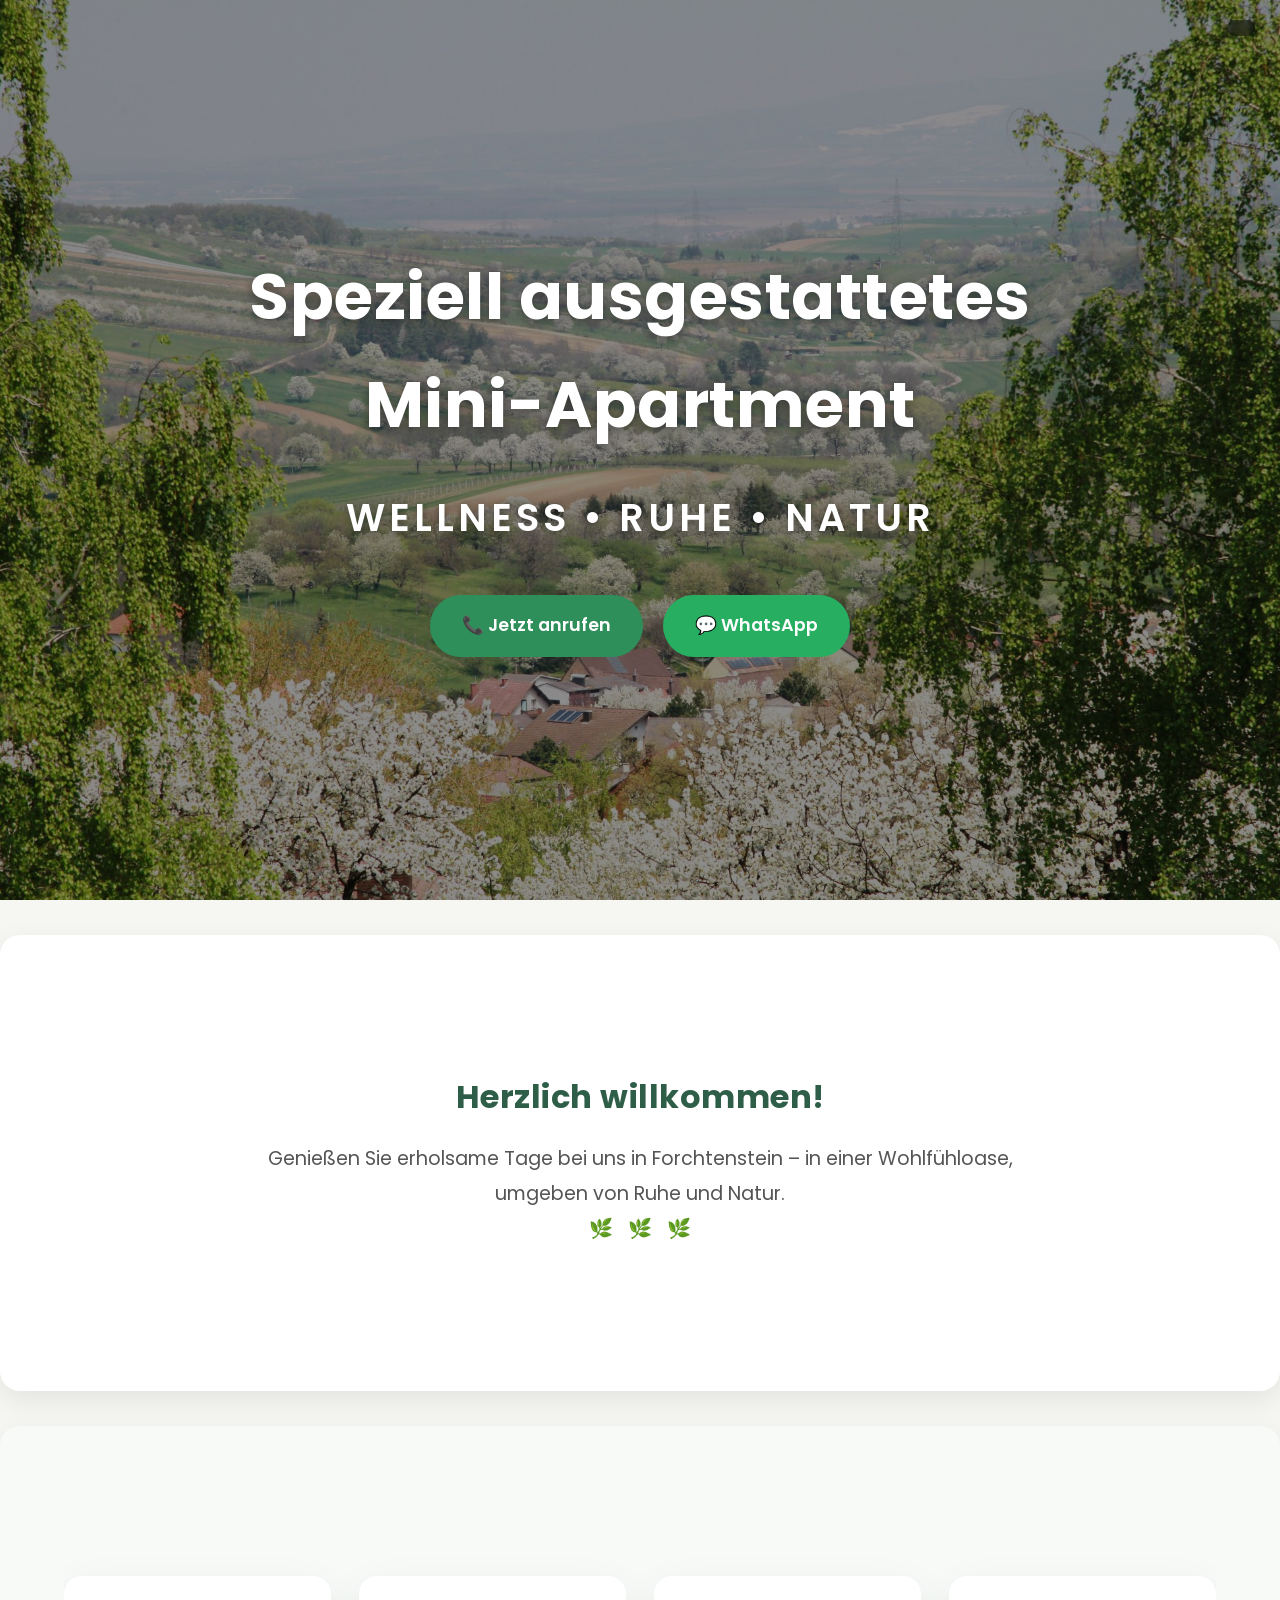
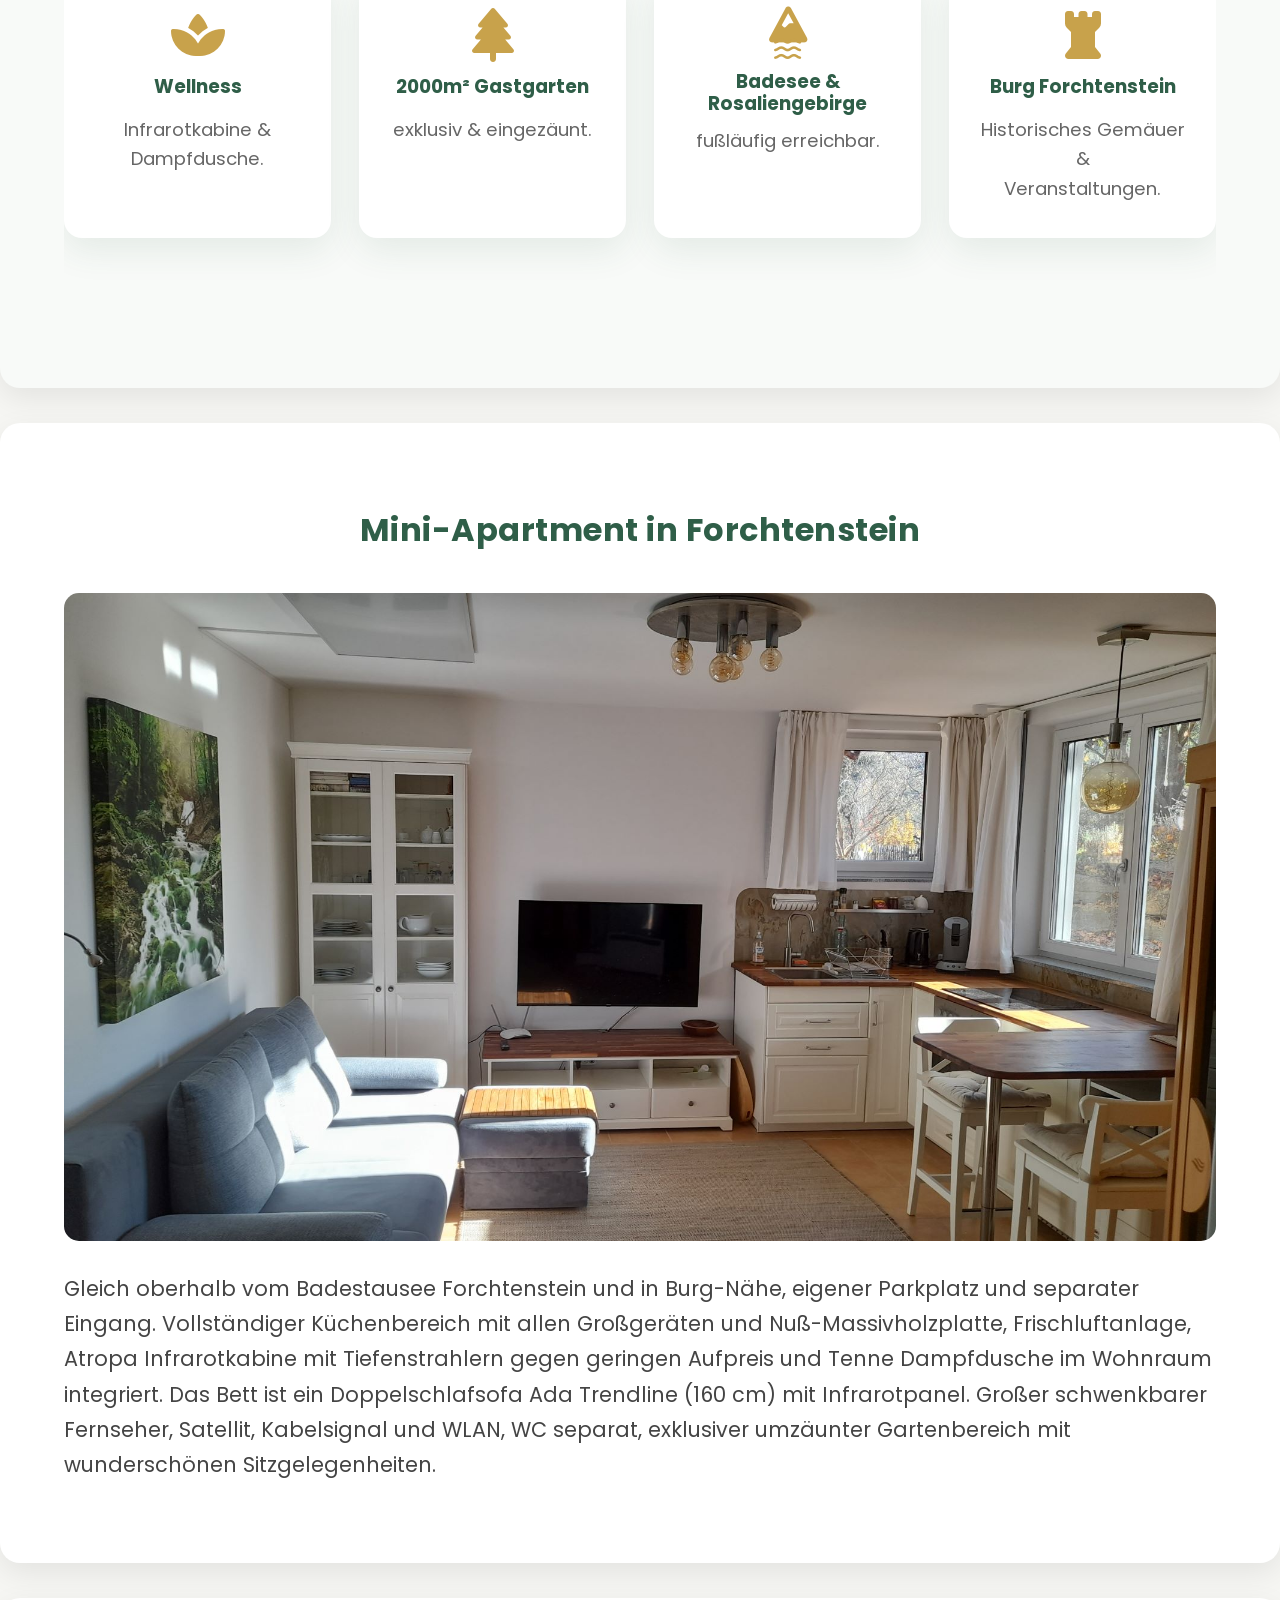
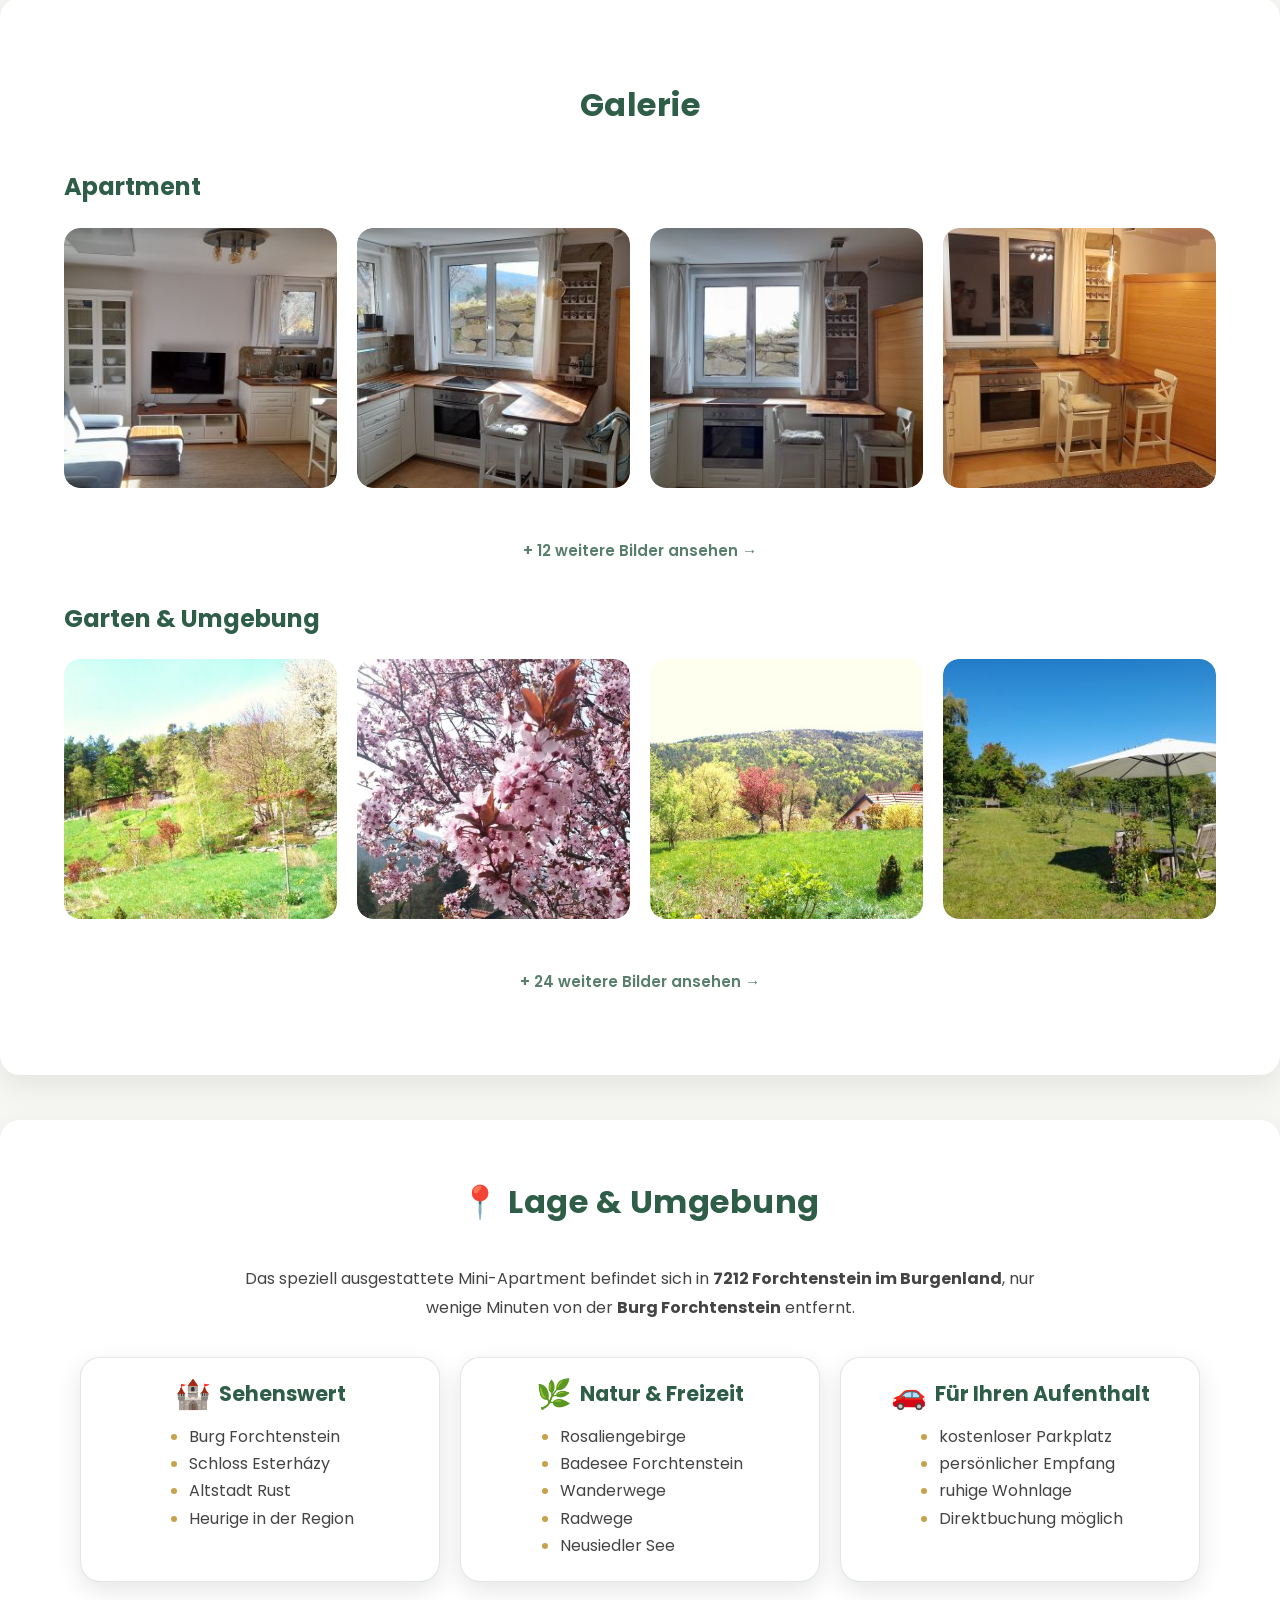
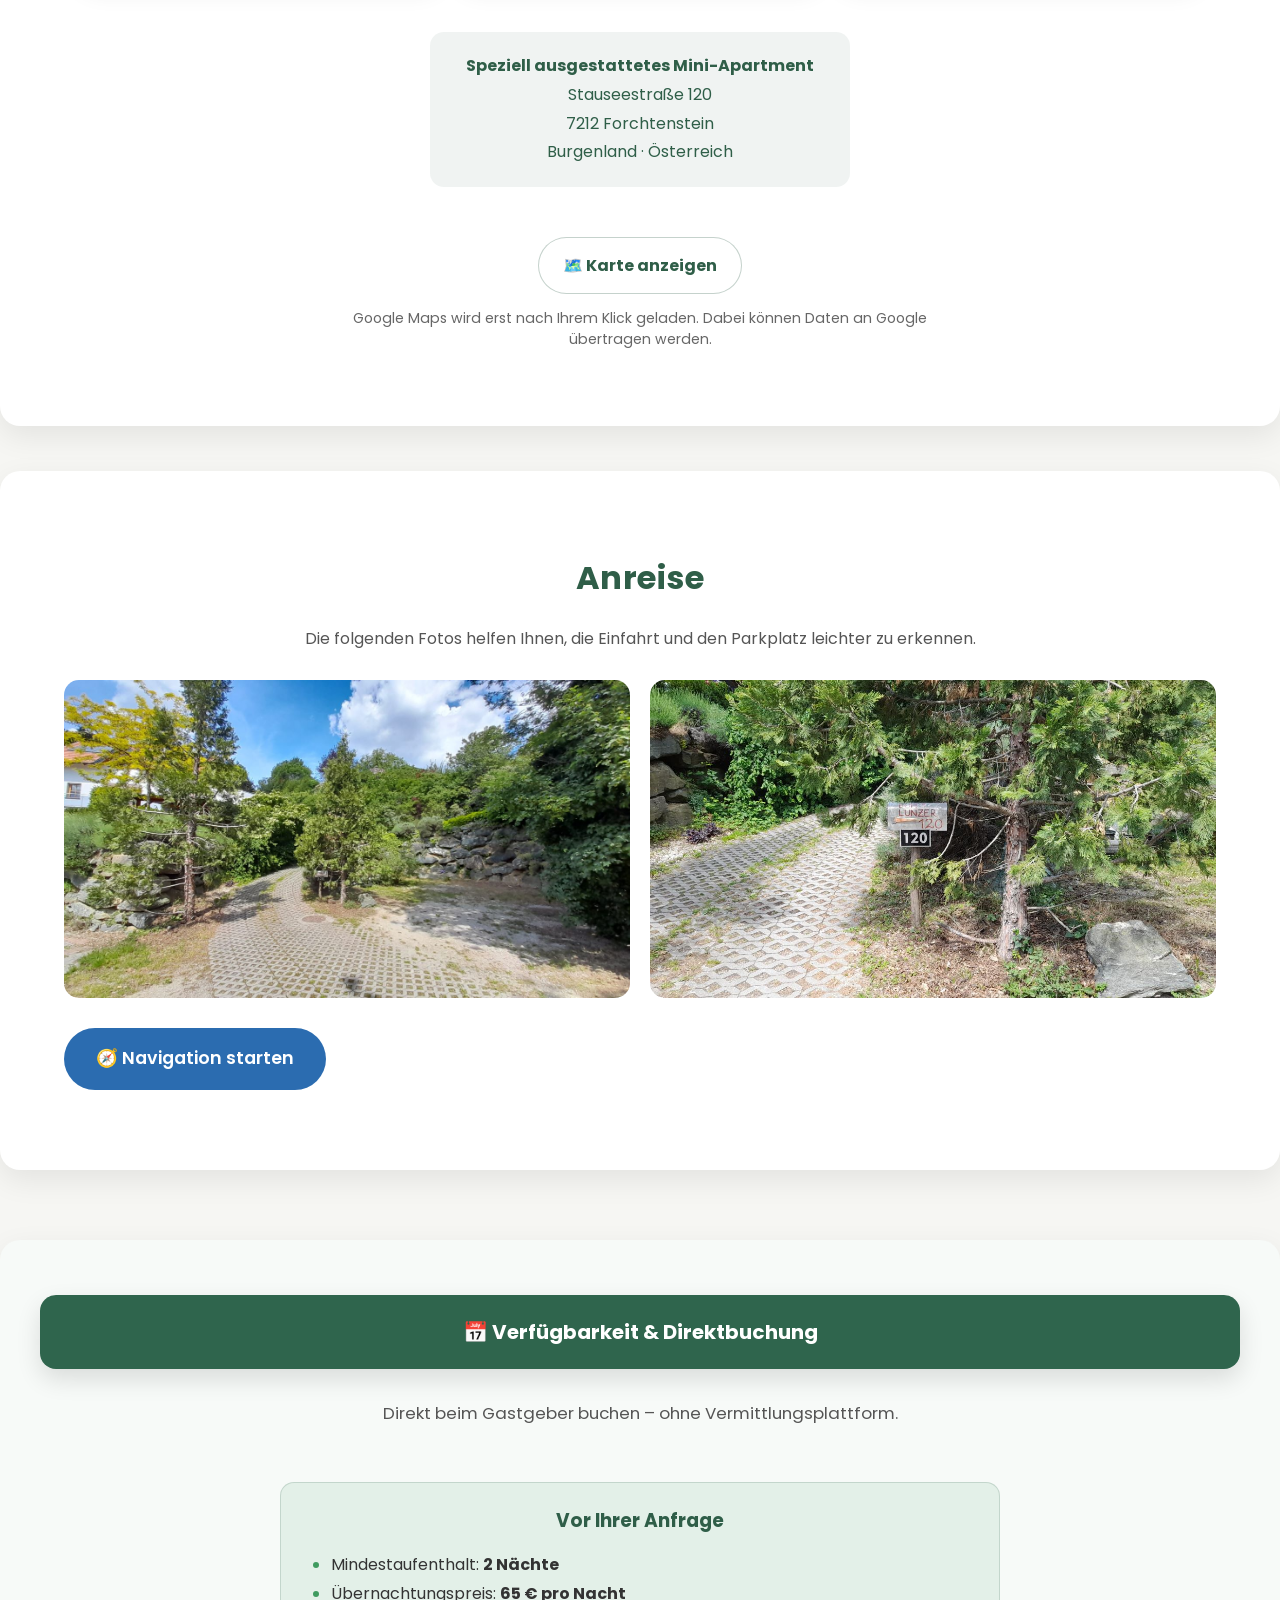
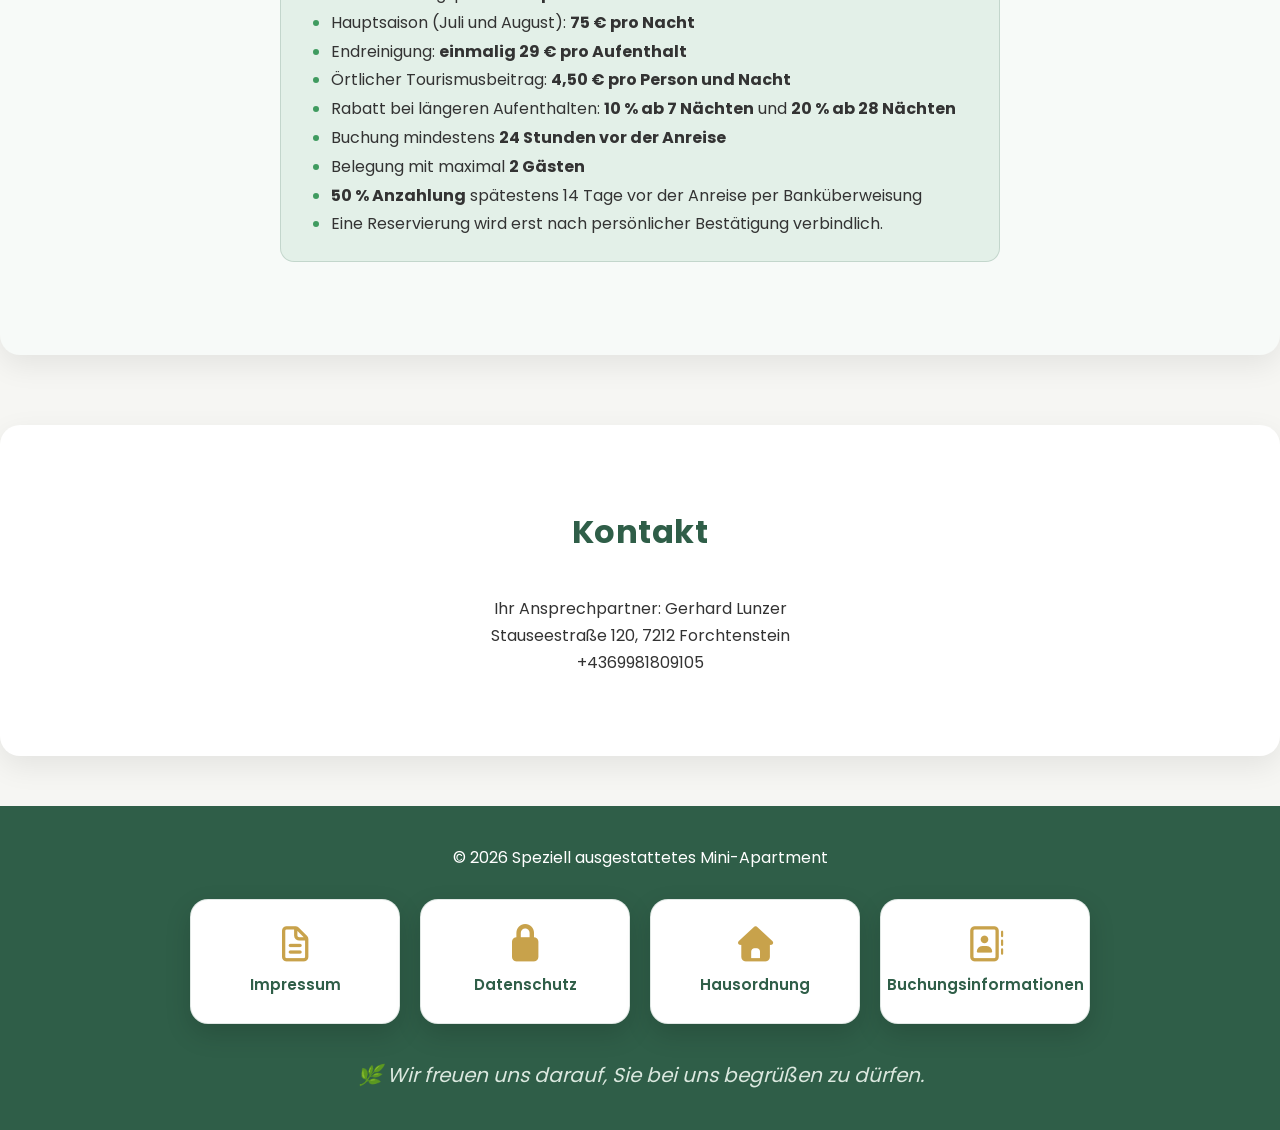
==== commit 6c8d2840: "preise" ====
--- a/index.html
+++ b/index.html
@@ -234,8 +234,7 @@
 Vollständiger Küchenbereich mit allen Großgeräten und Nuß-Massivholzplatte,
 Frischluftanlage,
 Atropa Infrarotkabine mit Tiefenstrahlern gegen geringen Aufpreis und Tenne Dampfdusche im Wohnraum integriert.
-Das Bett ist ein Doppelschlafsofa Ada Trendline (160 cm) mit Infrarotpanel,
-großer schwenkbarer Fernseher,
+Das Bett ist ein Doppelschlafsofa Ada Trendline (160 cm) mit Infrarotpanel. Großer schwenkbarer Fernseher,
 Satellit,
 Kabelsignal und WLAN,
 WC separat,
@@ -441,36 +440,62 @@
 
     <div class="booking-rules">
 
-        <h3>Vor Ihrer Anfrage</h3>
-
-        <ul>
-            <li>
-                Mindestaufenthalt:
-                <strong>2 Nächte</strong>
-            </li>
-
-            <li>
-                Buchung mindestens
-                <strong>24 Stunden vor der Anreise</strong>
-            </li>
-
-            <li>
-                Belegung mit maximal
-                <strong>2 Gästen</strong>
-            </li>
-
-            <li>
-                <strong>50 % Anzahlung</strong>
-                spätestens 14 Tage vor der Anreise per Banküberweisung
-            </li>
-
-            <li>
-                Eine Reservierung wird erst nach persönlicher
-                Bestätigung verbindlich.
-            </li>
-        </ul>
-
-    </div>
+    <h3>Vor Ihrer Anfrage</h3>
+
+    <ul>
+        <li>
+            Mindestaufenthalt:
+            <strong>2 Nächte</strong>
+        </li>
+
+        <li>
+            Übernachtungspreis:
+            <strong>65 € pro Nacht</strong>
+        </li>
+
+        <li>
+            Hauptsaison (Juli und August):
+            <strong>75 € pro Nacht</strong>
+        </li>
+
+        <li>
+            Endreinigung:
+            <strong>einmalig 29 € pro Aufenthalt</strong>
+        </li>
+
+        <li>
+            Örtlicher Tourismusbeitrag:
+            <strong>4,50 € pro Person und Nacht</strong>
+        </li>
+
+        <li>
+            Rabatt bei längeren Aufenthalten:
+            <strong>10 % ab 7 Nächten</strong> und
+            <strong>20 % ab 28 Nächten</strong>
+        </li>
+
+        <li>
+            Buchung mindestens
+            <strong>24 Stunden vor der Anreise</strong>
+        </li>
+
+        <li>
+            Belegung mit maximal
+            <strong>2 Gästen</strong>
+        </li>
+
+        <li>
+            <strong>50 % Anzahlung</strong>
+            spätestens 14 Tage vor der Anreise per Banküberweisung
+        </li>
+
+        <li>
+            Eine Reservierung wird erst nach persönlicher
+            Bestätigung verbindlich.
+        </li>
+    </ul>
+
+</div>
 
     <div
         id="bookingDetails"
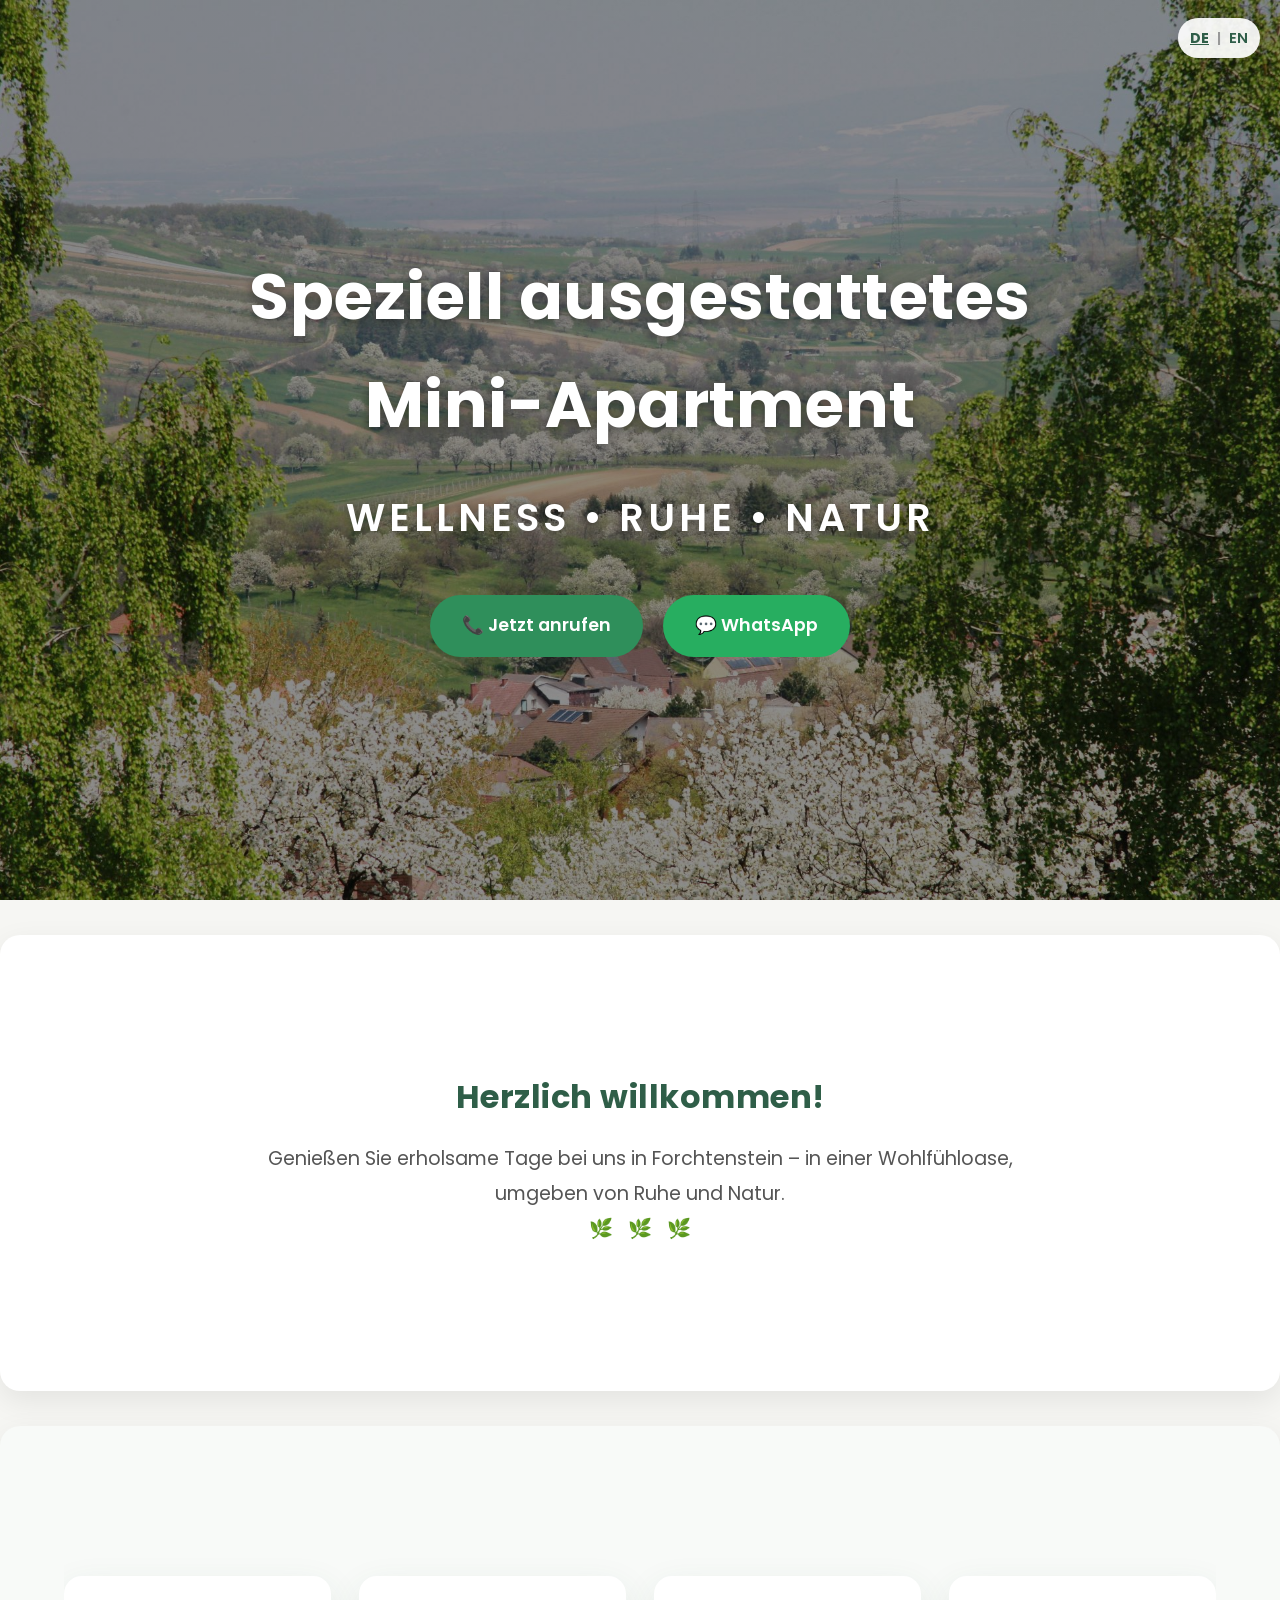
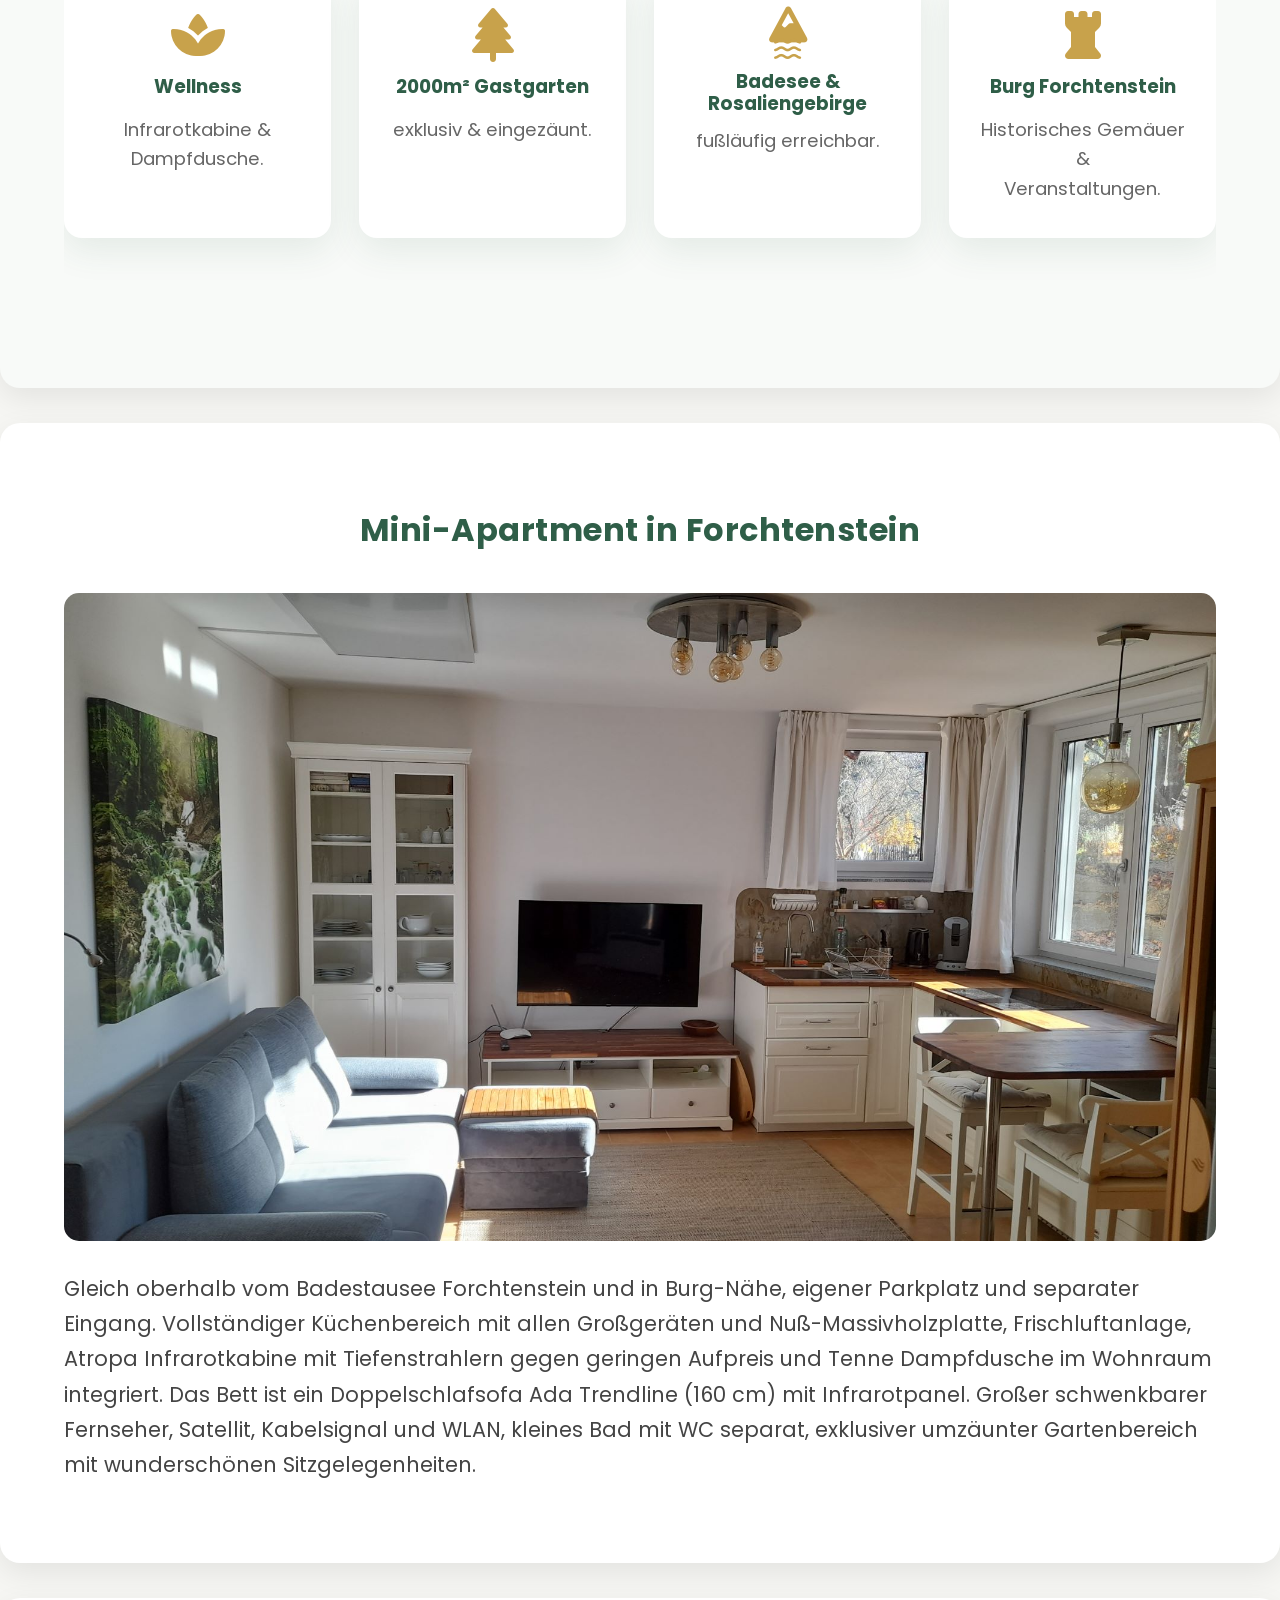
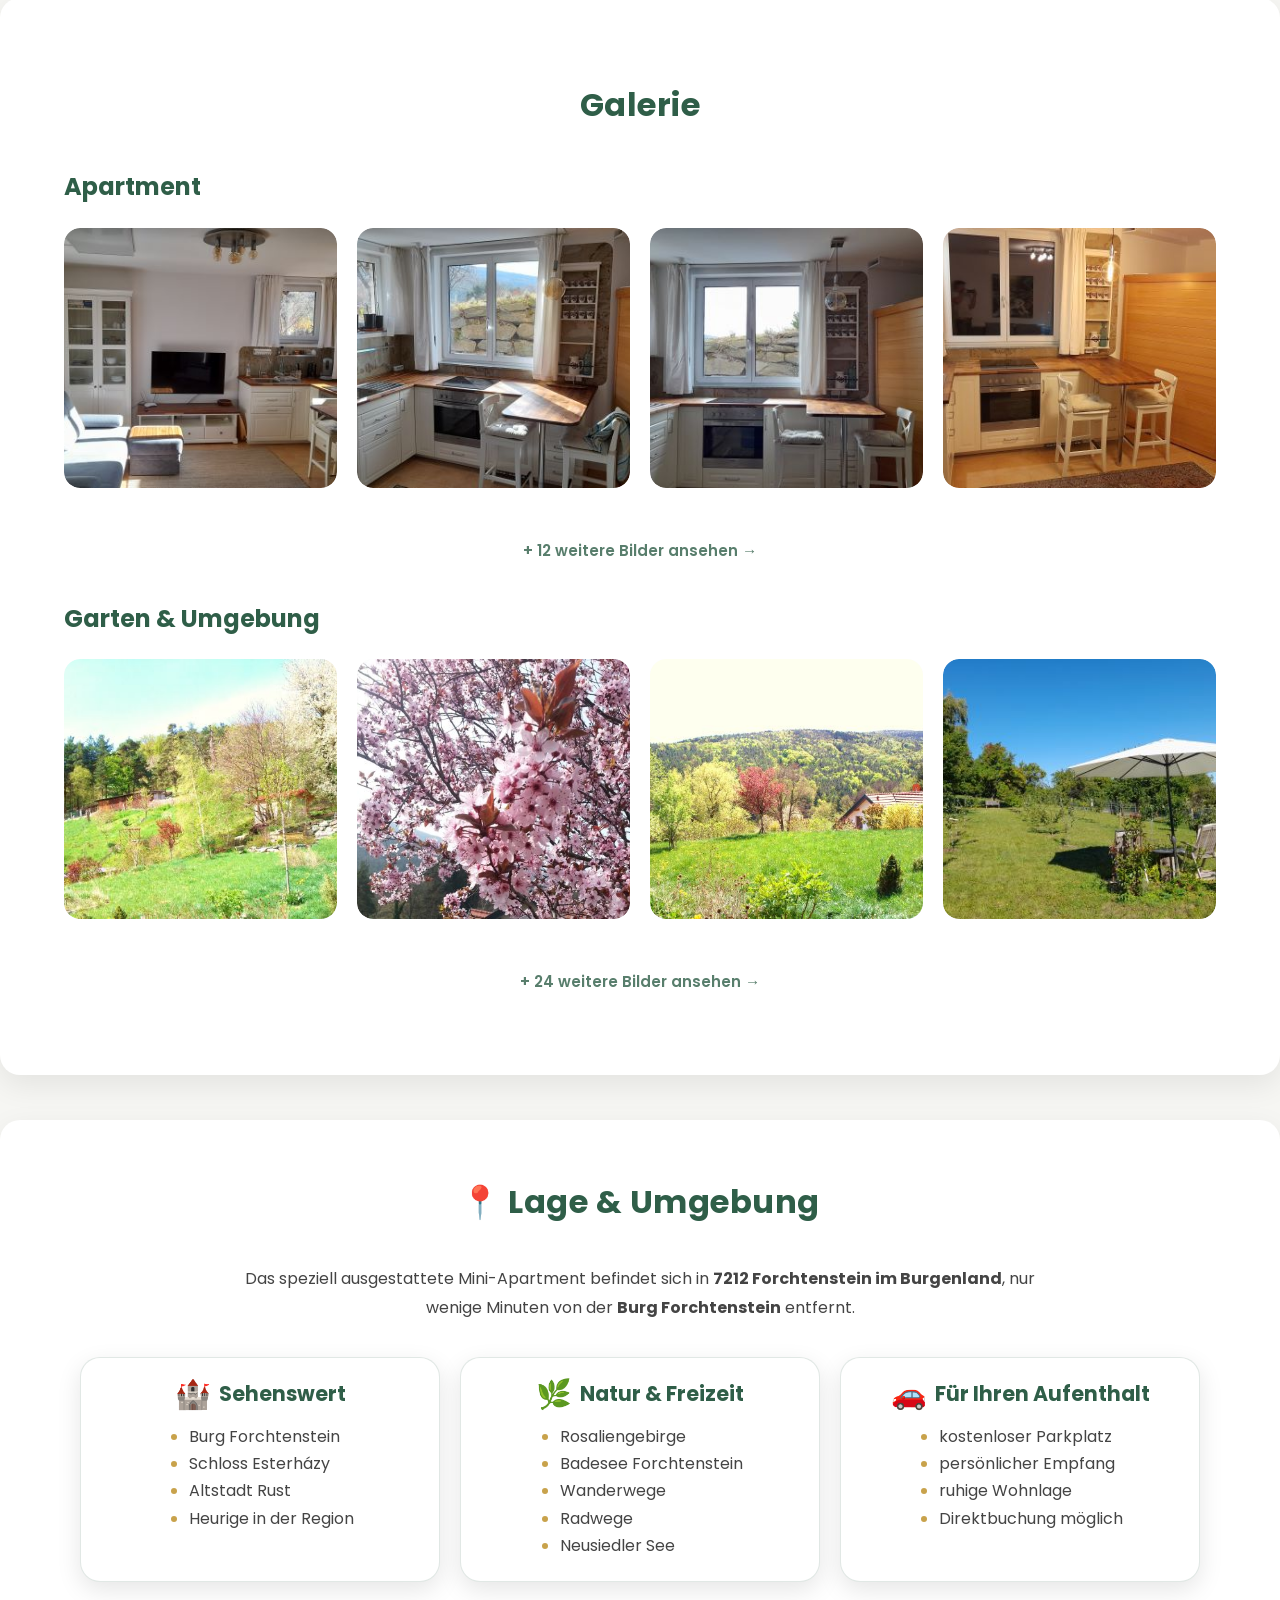
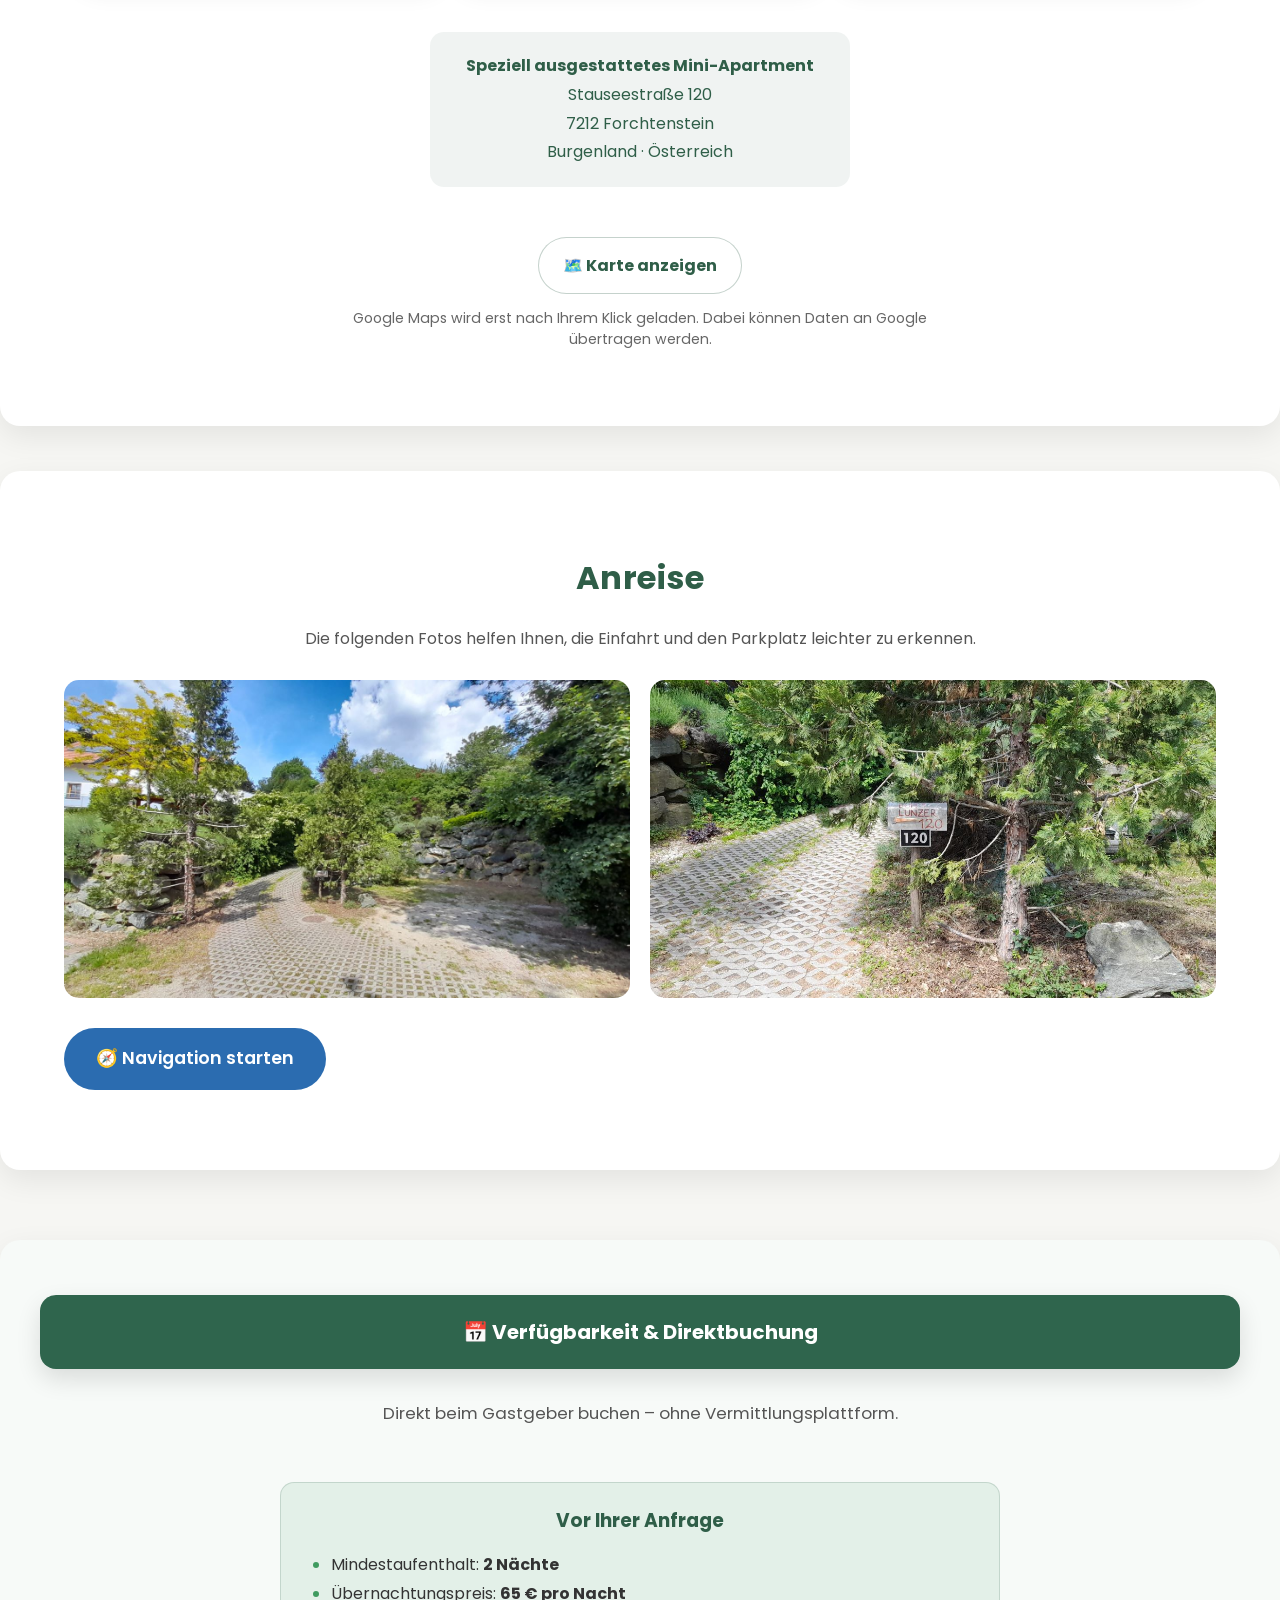
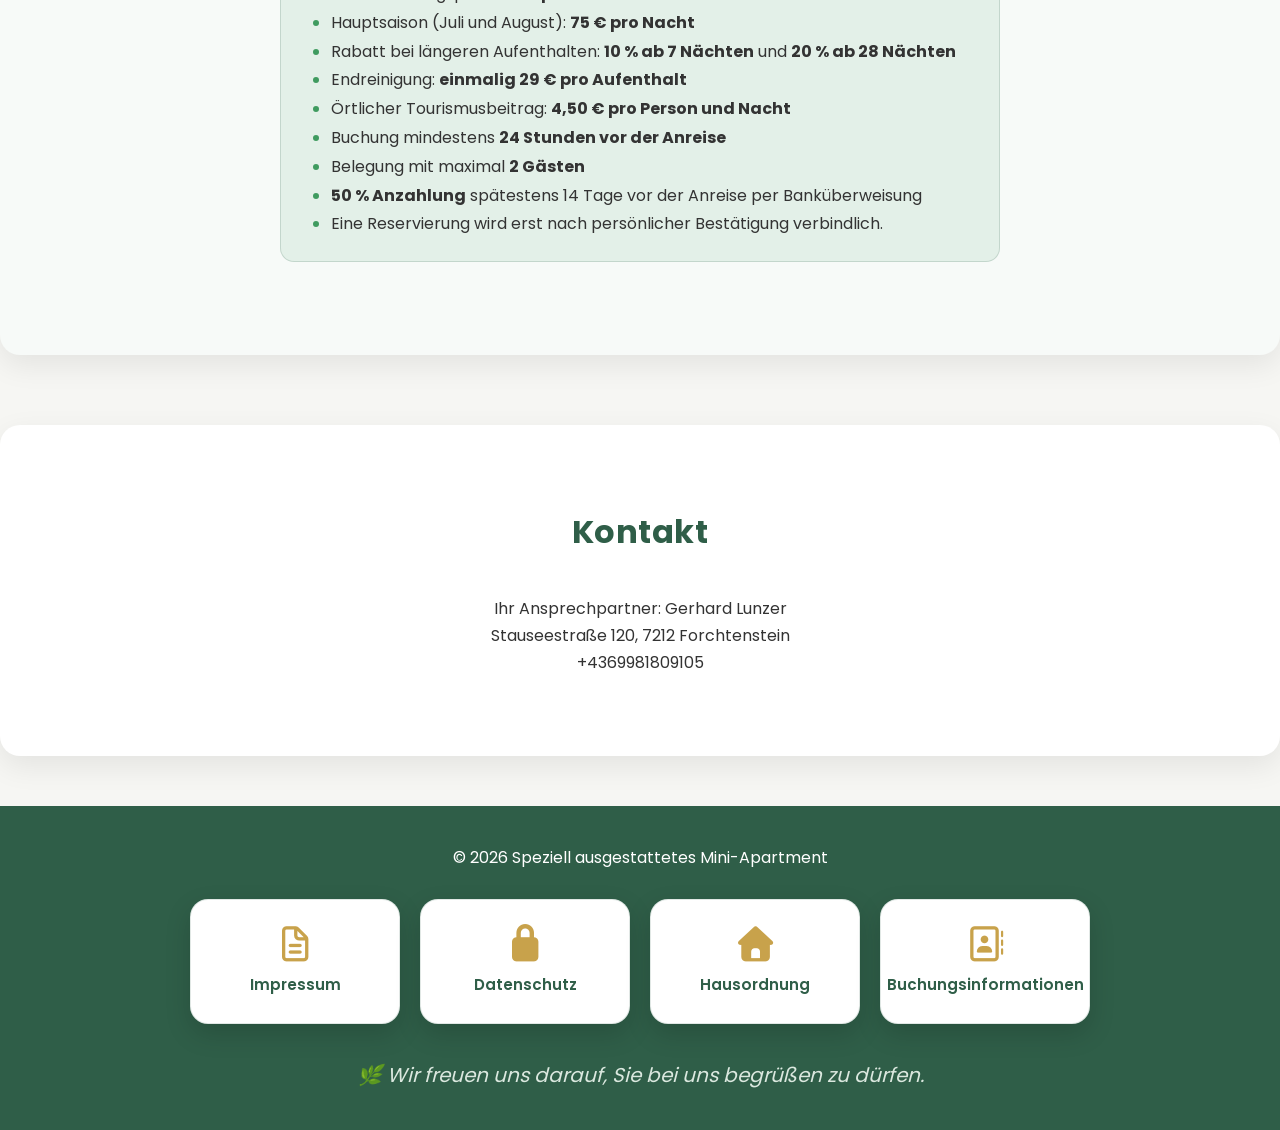
==== commit a7e01df9: "Englischfertig" ====
--- a/index.html
+++ b/index.html
@@ -33,9 +33,21 @@
 <meta name="description" content="Ruhiges Mini-Apartment in Forchtenstein für 2 Gäste mit Infrarotkabine, Dampfdusche, großem eingezäunten Garten, Parkplatz und WLAN.">
     <link rel="canonical" href="https://gerhardlunzer.github.io/Speziell-ausgestattetes-Mini-Apartment/">    
    
+     <link rel="alternate"
+      hreflang="de-AT"
+      href="https://gerhardlunzer.github.io/Speziell-ausgestattetes-Mini-Apartment/">
+
+<link rel="alternate"
+      hreflang="en"
+      href="https://gerhardlunzer.github.io/Speziell-ausgestattetes-Mini-Apartment/index-en.html">
+
+<link rel="alternate"
+      hreflang="x-default"
+      href="https://gerhardlunzer.github.io/Speziell-ausgestattetes-Mini-Apartment/">
 <link rel="stylesheet" href="fontawesome/css/all.min.css">    
     <link rel="stylesheet" href="css/style.css">
 <link rel="stylesheet" href="glightbox/css/glightbox.min.css">
+
 <script type="application/ld+json">
 {
   "@context": "https://schema.org",
@@ -49,7 +61,9 @@
 
   "description": "Ruhiges speziell ausgestattetes Mini-Apartment in Forchtenstein für bis zu zwei Gäste. Mit Infrarotkabine, Dampfdusche, kostenlosem WLAN, kostenlosem Parkplatz sowie einem über 2.000 m² großen vollständig eingezäunten Garten zur exklusiven Nutzung durch Gäste und ihre Hunde. Der Badestausee Forchtenstein sowie die Wanderwege des Rosaliengebirges sind bequem zu Fuß erreichbar.",
 
-  "telephone": "+436641637947",
+  "telephone": "+4369981809105",
+
+  "priceRange": "65–75 € pro Nacht",
 
   "address": {
     "@type": "PostalAddress",
@@ -61,47 +75,55 @@
 
   "petsAllowed": true,
 
-  "maximumAttendeeCapacity": 2,
-
-  "numberOfRooms": 1,
-
-  "amenityFeature": [
-
-    {
-      "@type": "LocationFeatureSpecification",
-      "name": "Kostenloses WLAN",
-      "value": true
+  "containsPlace": {
+    "@type": "Apartment",
+
+    "occupancy": {
+      "@type": "QuantitativeValue",
+      "value": 2
     },
 
-    {
-      "@type": "LocationFeatureSpecification",
-      "name": "Kostenloser Parkplatz",
-      "value": true
-    },
-
-    {
-      "@type": "LocationFeatureSpecification",
-      "name": "Infrarotkabine",
-      "value": true
-    },
-
-    {
-      "@type": "LocationFeatureSpecification",
-      "name": "Dampfdusche",
-      "value": true
-    },
-
-    {
-      "@type": "LocationFeatureSpecification",
-      "name": "Über 2.000 m² eingezäunter Privatgarten",
-      "value": true
-    }
-
-  ]
+    "numberOfRooms": 1,
+
+    "amenityFeature": [
+      {
+        "@type": "LocationFeatureSpecification",
+        "name": "Kostenloses WLAN",
+        "value": true
+      },
+      {
+        "@type": "LocationFeatureSpecification",
+        "name": "Kostenloser Parkplatz",
+        "value": true
+      },
+      {
+        "@type": "LocationFeatureSpecification",
+        "name": "Infrarotkabine",
+        "value": true
+      },
+      {
+        "@type": "LocationFeatureSpecification",
+        "name": "Dampfdusche",
+        "value": true
+      },
+      {
+        "@type": "LocationFeatureSpecification",
+        "name": "Über 2.000 m² eingezäunter Privatgarten",
+        "value": true
+      }
+    ]
+  }
 }
 </script>
+
 </head>
 <body>
+
+<div class="language-switch">
+    <a href="index.html" class="active">DE</a>
+    <span>|</span>
+    <a href="index-en.html">EN</a>
+</div>
 
 <div class="bottom-bar">
 
@@ -237,7 +259,7 @@
 Das Bett ist ein Doppelschlafsofa Ada Trendline (160 cm) mit Infrarotpanel. Großer schwenkbarer Fernseher,
 Satellit,
 Kabelsignal und WLAN,
-WC separat,
+kleines Bad mit WC separat,
 exklusiver umzäunter Gartenbereich mit wunderschönen Sitzgelegenheiten.
 
         </p>
@@ -459,19 +481,19 @@
         </li>
 
         <li>
-            Endreinigung:
-            <strong>einmalig 29 € pro Aufenthalt</strong>
-        </li>
-
-        <li>
-            Örtlicher Tourismusbeitrag:
-            <strong>4,50 € pro Person und Nacht</strong>
-        </li>
-
-        <li>
             Rabatt bei längeren Aufenthalten:
             <strong>10 % ab 7 Nächten</strong> und
             <strong>20 % ab 28 Nächten</strong>
+        </li>
+
+        <li>
+            Endreinigung:
+            <strong>einmalig 29 € pro Aufenthalt</strong>
+        </li>
+
+        <li>
+            Örtlicher Tourismusbeitrag:
+            <strong>4,50 € pro Person und Nacht</strong>
         </li>
 
         <li>
--- a/css/style.css
+++ b/css/style.css
@@ -643,32 +643,6 @@
     opacity:.8;
 
 }
-
-.my-counter{
-
-    position:fixed;
-
-    top:20px;
-    right:25px;
-
-    color:white;
-
-    font-size:1.1rem;
-
-    font-weight:600;
-
-    z-index:999999;
-
-    background:rgba(0,0,0,.45);
-
-    padding:8px 14px;
-
-    border-radius:20px;
-
-    backdrop-filter:blur(5px);
-
-}
-
 
 /* =====================================================
    INFORMATIONSEITEN
@@ -2151,3 +2125,53 @@
         max-width:280px;
     }
 }
+
+.language-switch {
+    position: fixed;
+    top: 18px;
+    right: 20px;
+
+    z-index: 10000;
+
+    display: flex;
+    align-items: center;
+    gap: 8px;
+
+    padding: 8px 12px;
+
+    background: rgba(255,255,255,0.92);
+    border-radius: 20px;
+
+    box-shadow: 0 4px 14px rgba(0,0,0,0.12);
+
+    font-size: 0.9rem;
+    font-weight: 600;
+}
+
+.language-switch a {
+    color: #2f5e48;
+    text-decoration: none;
+}
+
+.language-switch a:hover {
+    text-decoration: underline;
+}
+
+.language-switch a.active {
+    font-weight: 700;
+    text-decoration: underline;
+}
+
+.language-switch span {
+    color: #999;
+}
+@media(max-width:700px) {
+
+    .language-switch {
+        top: 10px;
+        right: 10px;
+        padding: 6px 10px;
+        font-size: 0.82rem;
+    }
+
+}
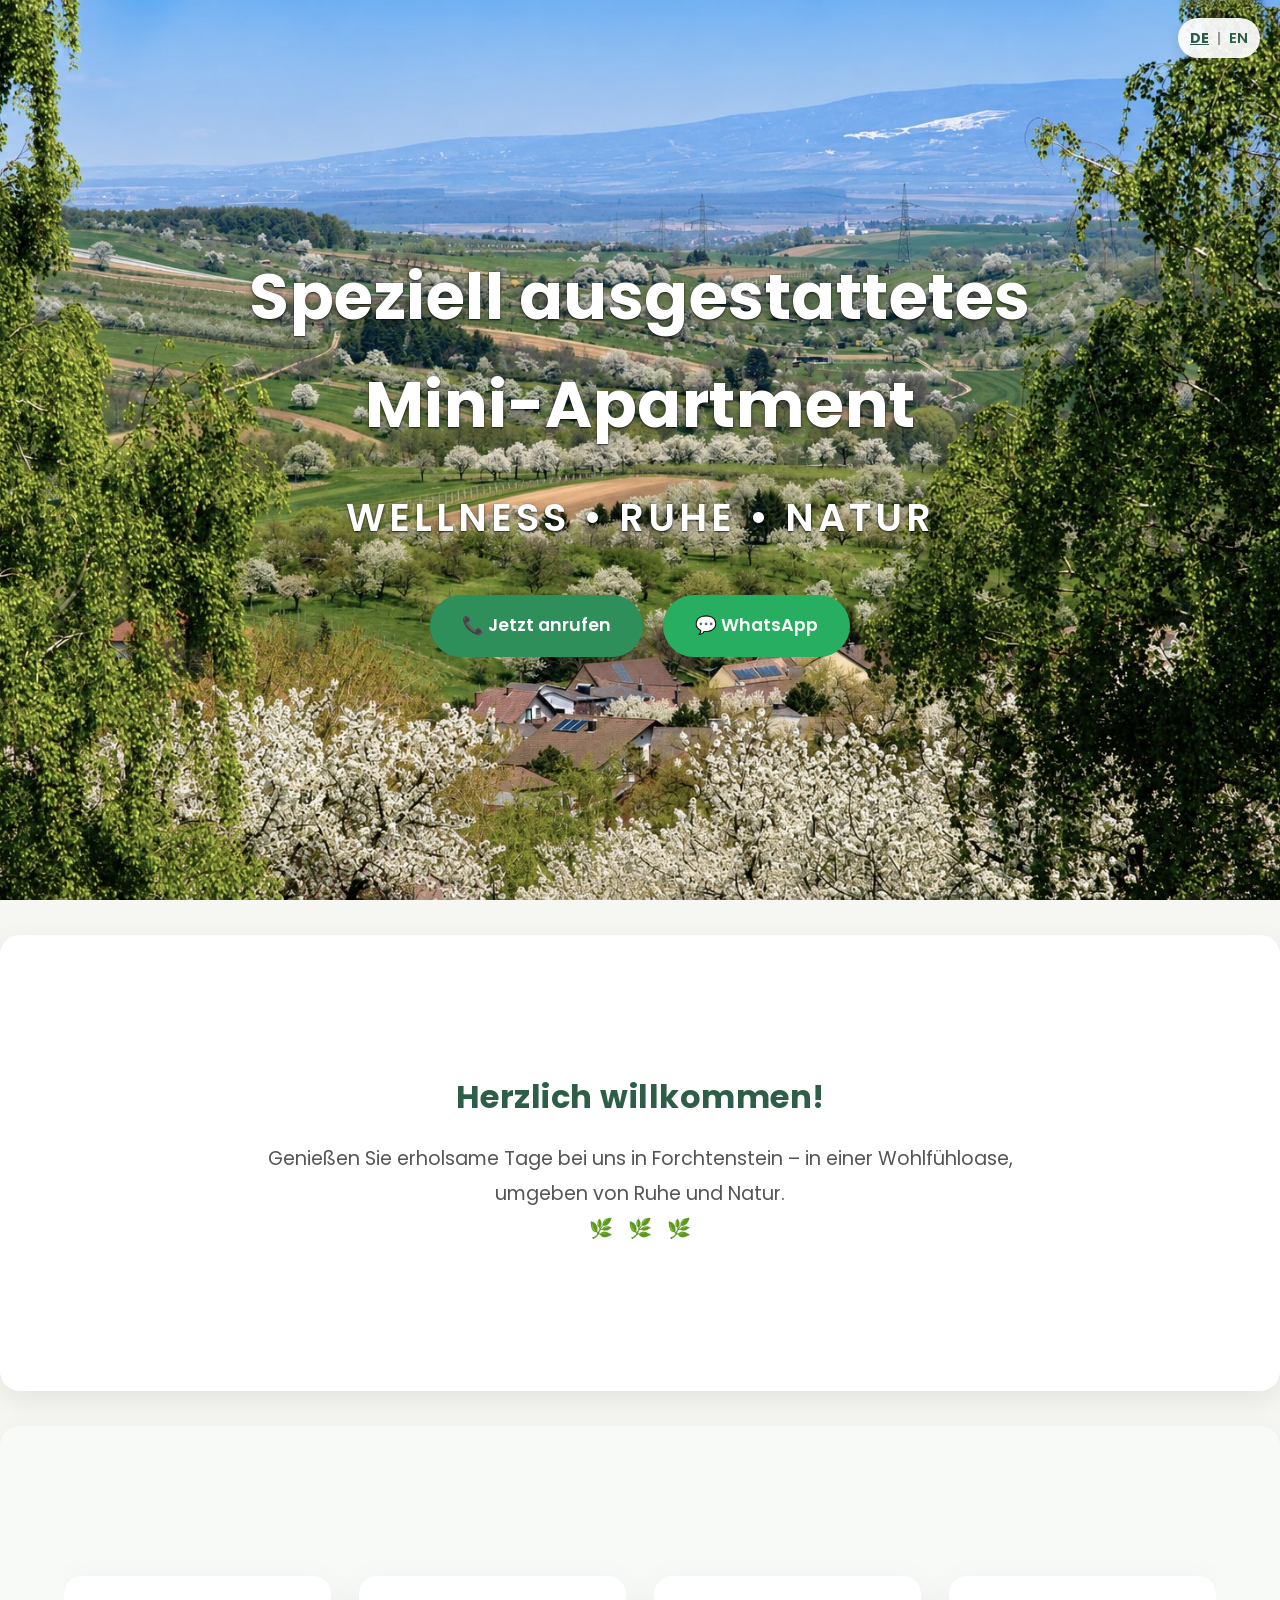
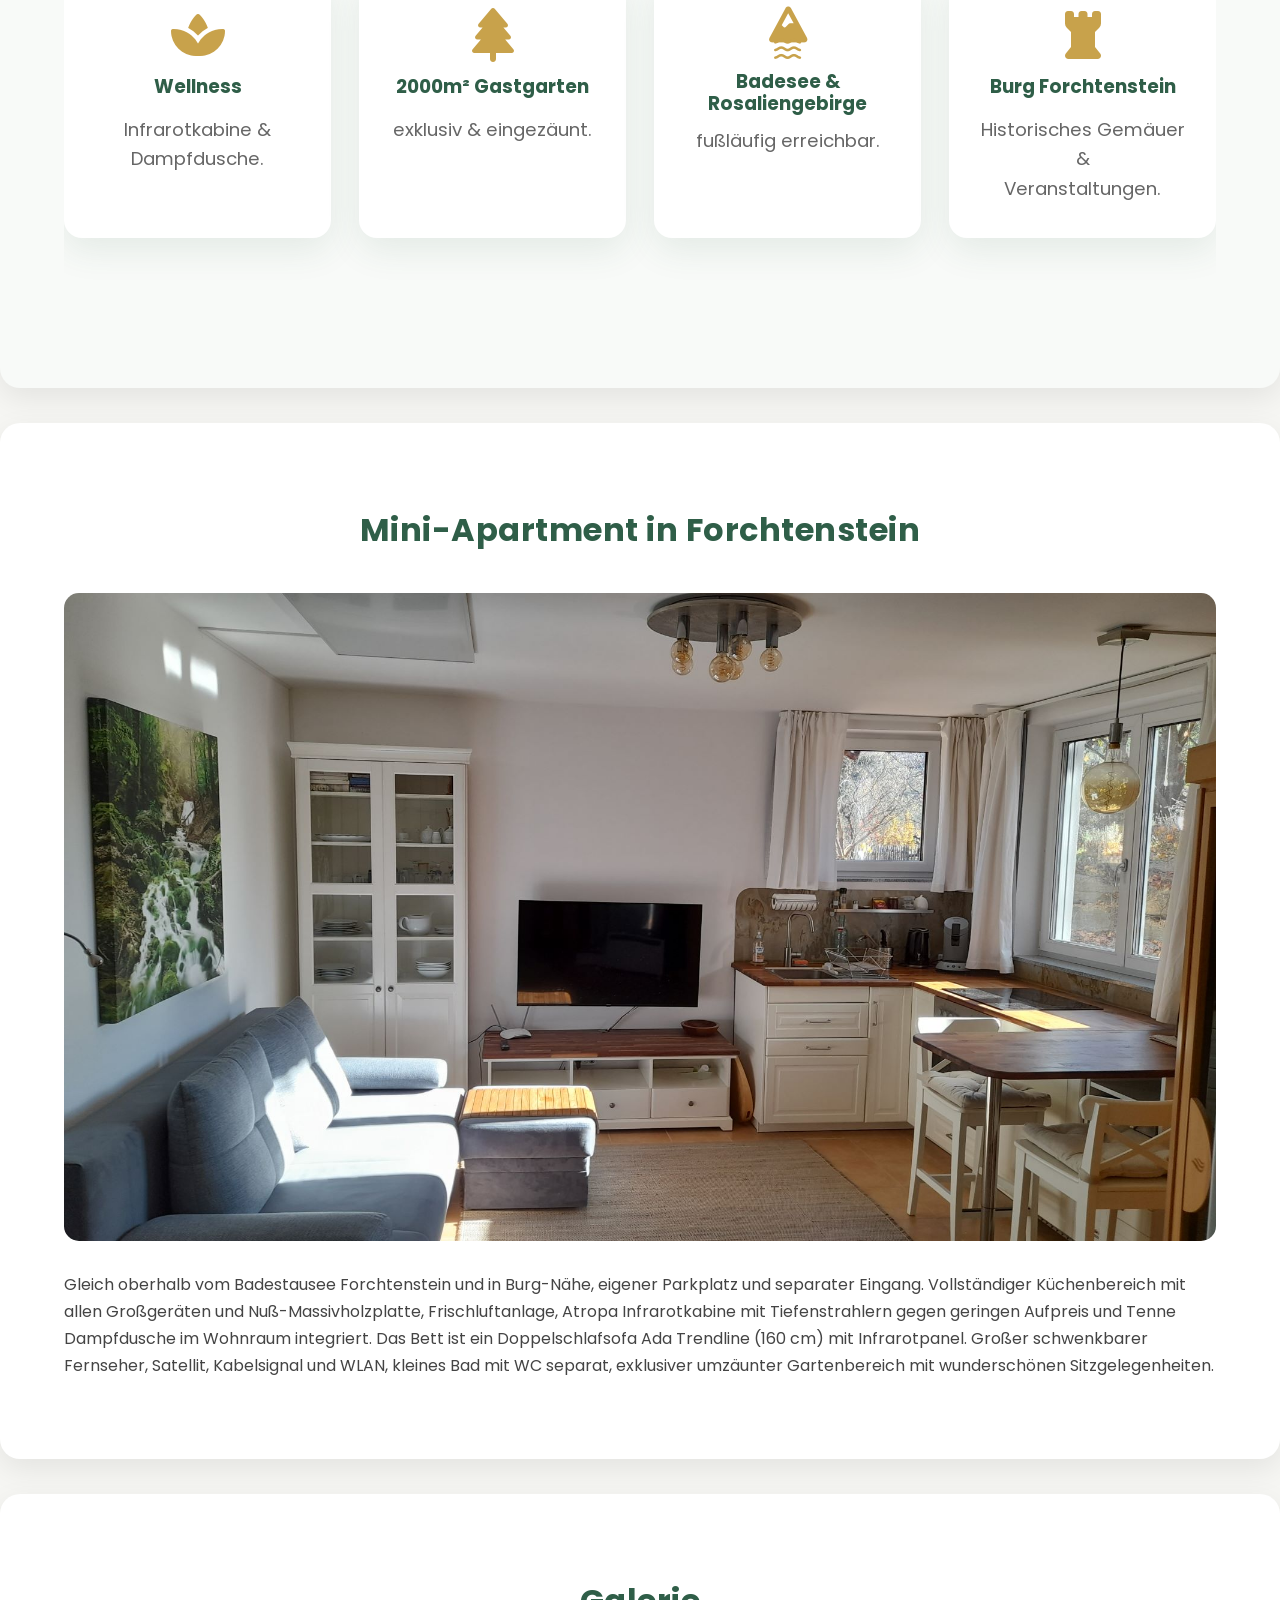
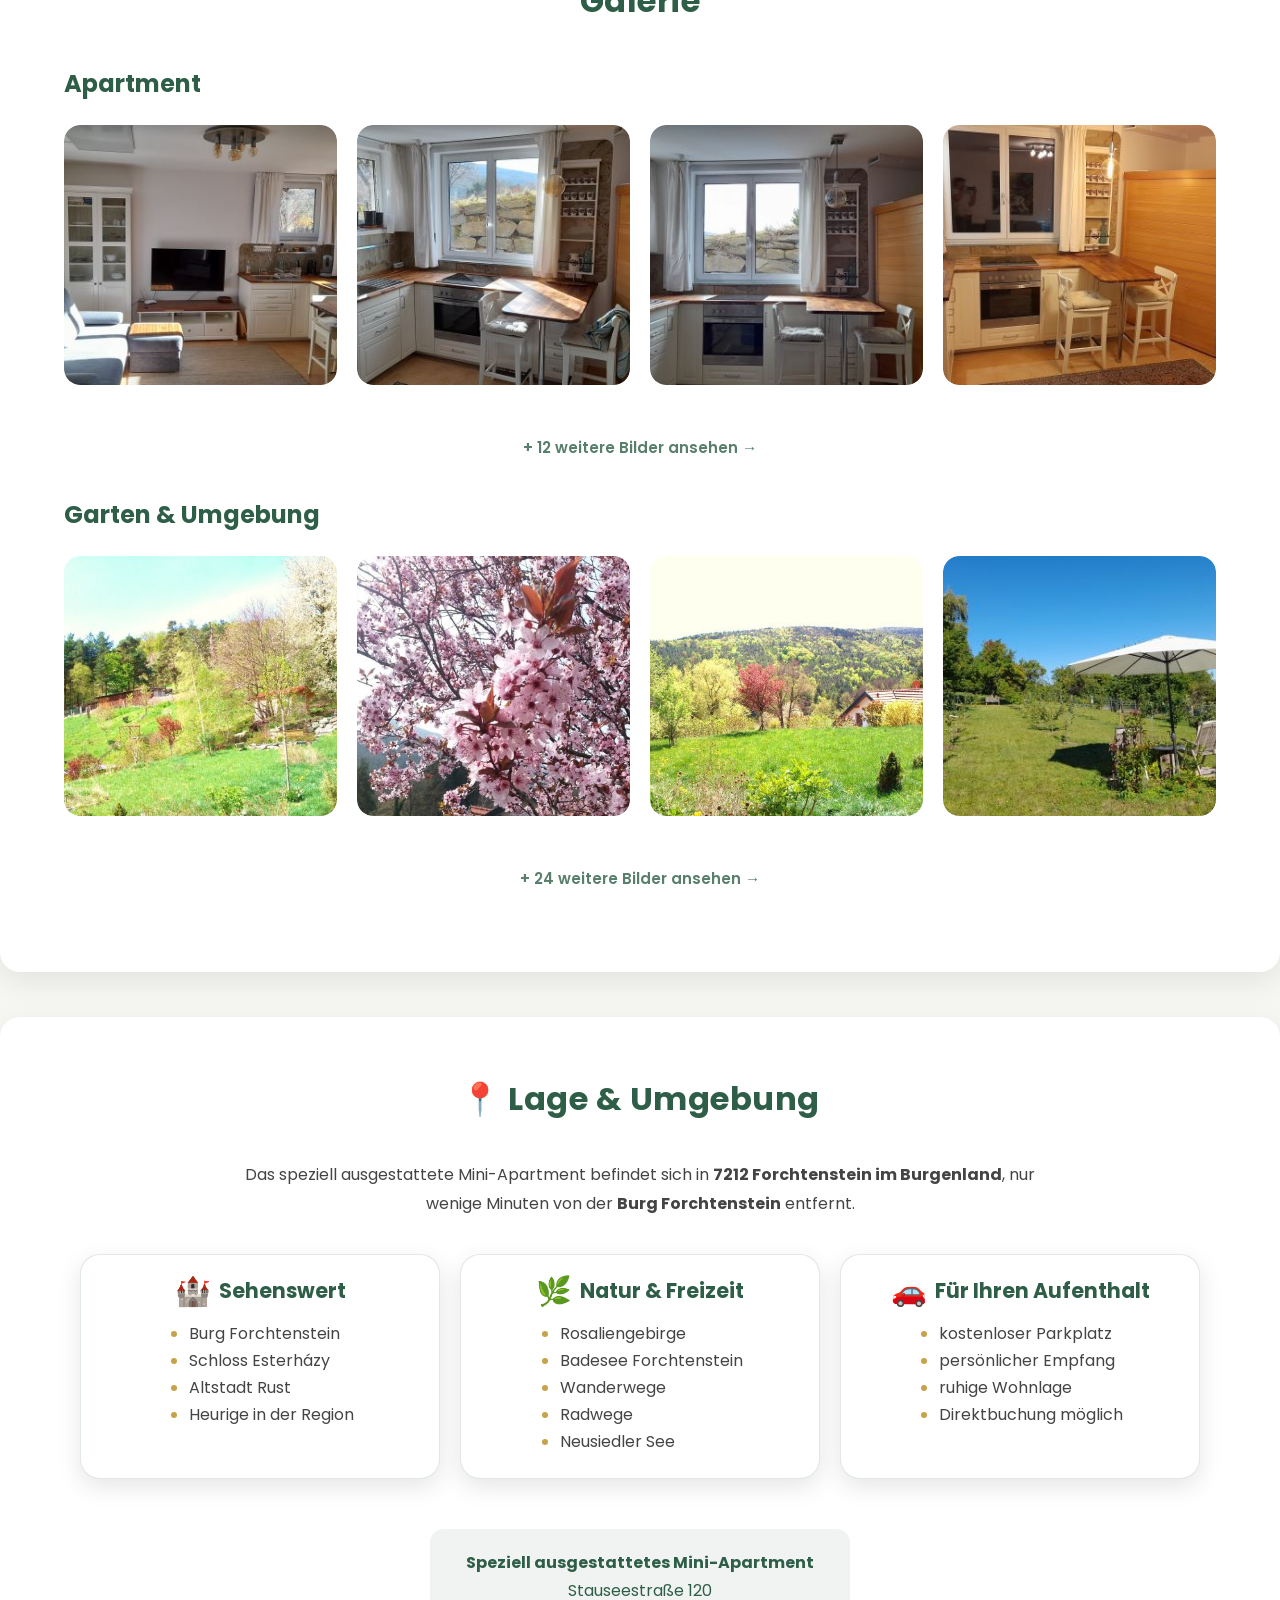
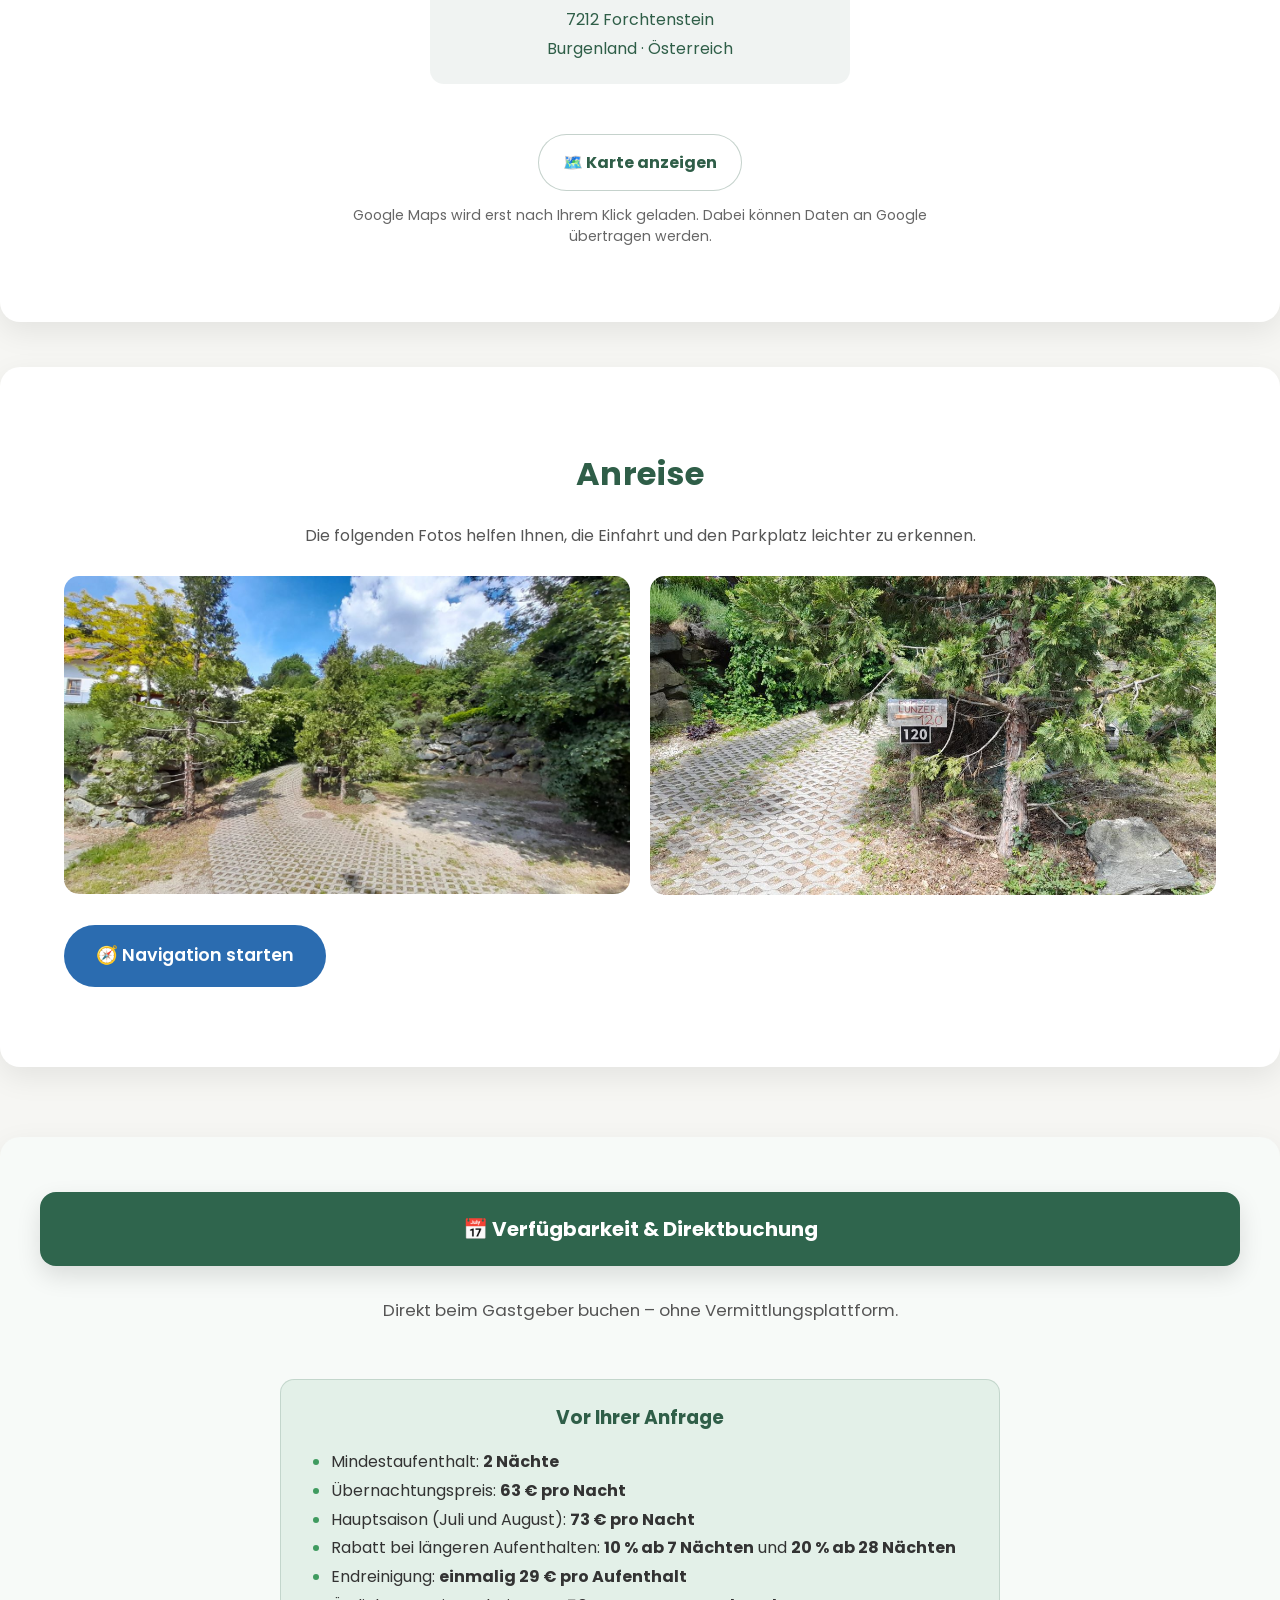
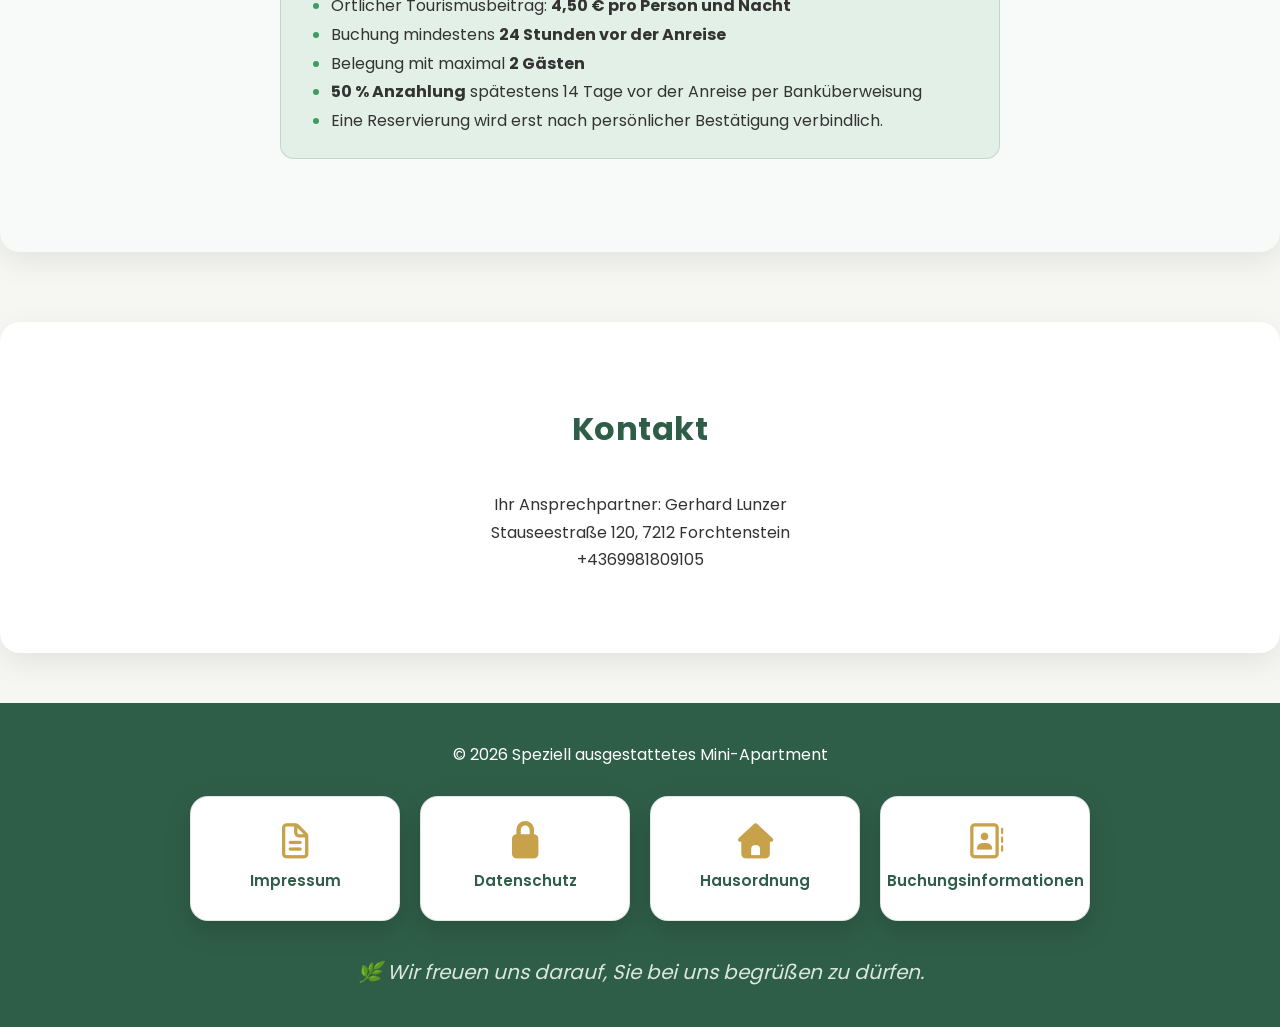
==== commit 72a91ae0: "preise" ====
--- a/index.html
+++ b/index.html
@@ -63,7 +63,7 @@
 
   "telephone": "+4369981809105",
 
-  "priceRange": "65–75 € pro Nacht",
+  "priceRange": "63–73 € pro Nacht",
 
   "address": {
     "@type": "PostalAddress",
@@ -472,12 +472,12 @@
 
         <li>
             Übernachtungspreis:
-            <strong>65 € pro Nacht</strong>
+            <strong>63 € pro Nacht</strong>
         </li>
 
         <li>
             Hauptsaison (Juli und August):
-            <strong>75 € pro Nacht</strong>
+            <strong>73 € pro Nacht</strong>
         </li>
 
         <li>
--- a/css/style.css
+++ b/css/style.css
@@ -65,7 +65,6 @@
     min-height:100vh;
 
     background:
-        linear-gradient(rgba(0,0,0,.45),rgba(0,0,0,.45)),
         url("../images/landschaft.jpg");
 
     background-size:cover;
@@ -98,7 +97,9 @@
 
     margin-bottom:20px;
 
-    text-shadow:0 3px 12px rgba(0,0,0,.45);
+    text-shadow:
+        0 1px 2px rgba(0,0,0,.75),
+        0 4px 12px rgba(0,0,0,.35);
 
 letter-spacing:.5px;
 
@@ -119,7 +120,8 @@
     color:#ffffff;
 
     text-shadow:
-        0 2px 8px rgba(0,0,0,.45);
+        0 1px 2px rgba(0,0,0,.75),
+        0 4px 12px rgba(0,0,0,.35);
 
 }
 
@@ -241,7 +243,7 @@
 
 .wohnen p{
 
-    font-size:1.3rem;
+    font-size:1rem;
 
     line-height:1,8;
 
@@ -2174,4 +2176,94 @@
         font-size: 0.82rem;
     }
 
+}
+/* =====================================================
+   HERO – MOBILE V3
+   Echtes Landschaftsfoto über die gesamte Hero-Höhe.
+   Nur der obere Bereich wird weich in Himmelblau eingeblendet.
+   Desktop bleibt vollständig unverändert.
+   ===================================================== */
+
+@media (max-width:700px){
+
+    .hero{
+        min-height:100vh;
+        position:relative;
+        overflow:hidden;
+
+        /* Originalfoto über die komplette mobile Hero-Fläche */
+        background:
+            linear-gradient(rgba(0,0,0,.08), rgba(0,0,0,.12)),
+            url("../images/landschaft.jpg");
+
+        background-size:cover;
+        background-position:center center;
+        background-repeat:no-repeat;
+
+        /* Auf kleinen Displays kein Hintergrund-Zoom */
+        animation:none;
+    }
+
+    /* Himmelblau liegt nur oben und läuft transparent ins echte Foto aus.
+       Dadurch gibt es KEINE harte Kante mehr zwischen Blau und Landschaft. */
+    .hero::before{
+        content:"";
+        position:absolute;
+        inset:0 0 auto 0;
+        height:48%;
+        z-index:0;
+        pointer-events:none;
+
+        background:linear-gradient(
+            to bottom,
+            rgba(169,203,234,.98) 0%,
+            rgba(169,203,234,.94) 38%,
+            rgba(169,203,234,.72) 58%,
+            rgba(169,203,234,.34) 78%,
+            rgba(169,203,234,0) 100%
+        );
+    }
+
+    /* Unten nur ein sehr dezenter Naturgrün-Hauch – das Foto bleibt sichtbar. */
+    .hero::after{
+        content:"";
+        position:absolute;
+        inset:auto 0 0 0;
+        height:24%;
+        z-index:0;
+        pointer-events:none;
+
+        background:linear-gradient(
+            to bottom,
+            rgba(95,143,87,0) 0%,
+            rgba(95,143,87,.08) 55%,
+            rgba(95,143,87,.20) 100%
+        );
+    }
+
+    .hero .overlay{
+        position:relative;
+        z-index:1;
+        width:90%;
+        padding:52px 20px 82px;
+        background:none;
+    }
+
+    .hero h1,
+    .hero .slogan{
+        position:relative;
+        z-index:2;
+        text-shadow:0 3px 10px rgba(0,0,0,.42);
+    }
+
+    .hero .buttons{
+        position:relative;
+        z-index:2;
+        margin-top:14px;
+        gap:18px;
+    }
+
+    .hero .button{
+        width:100%;
+    }
 }
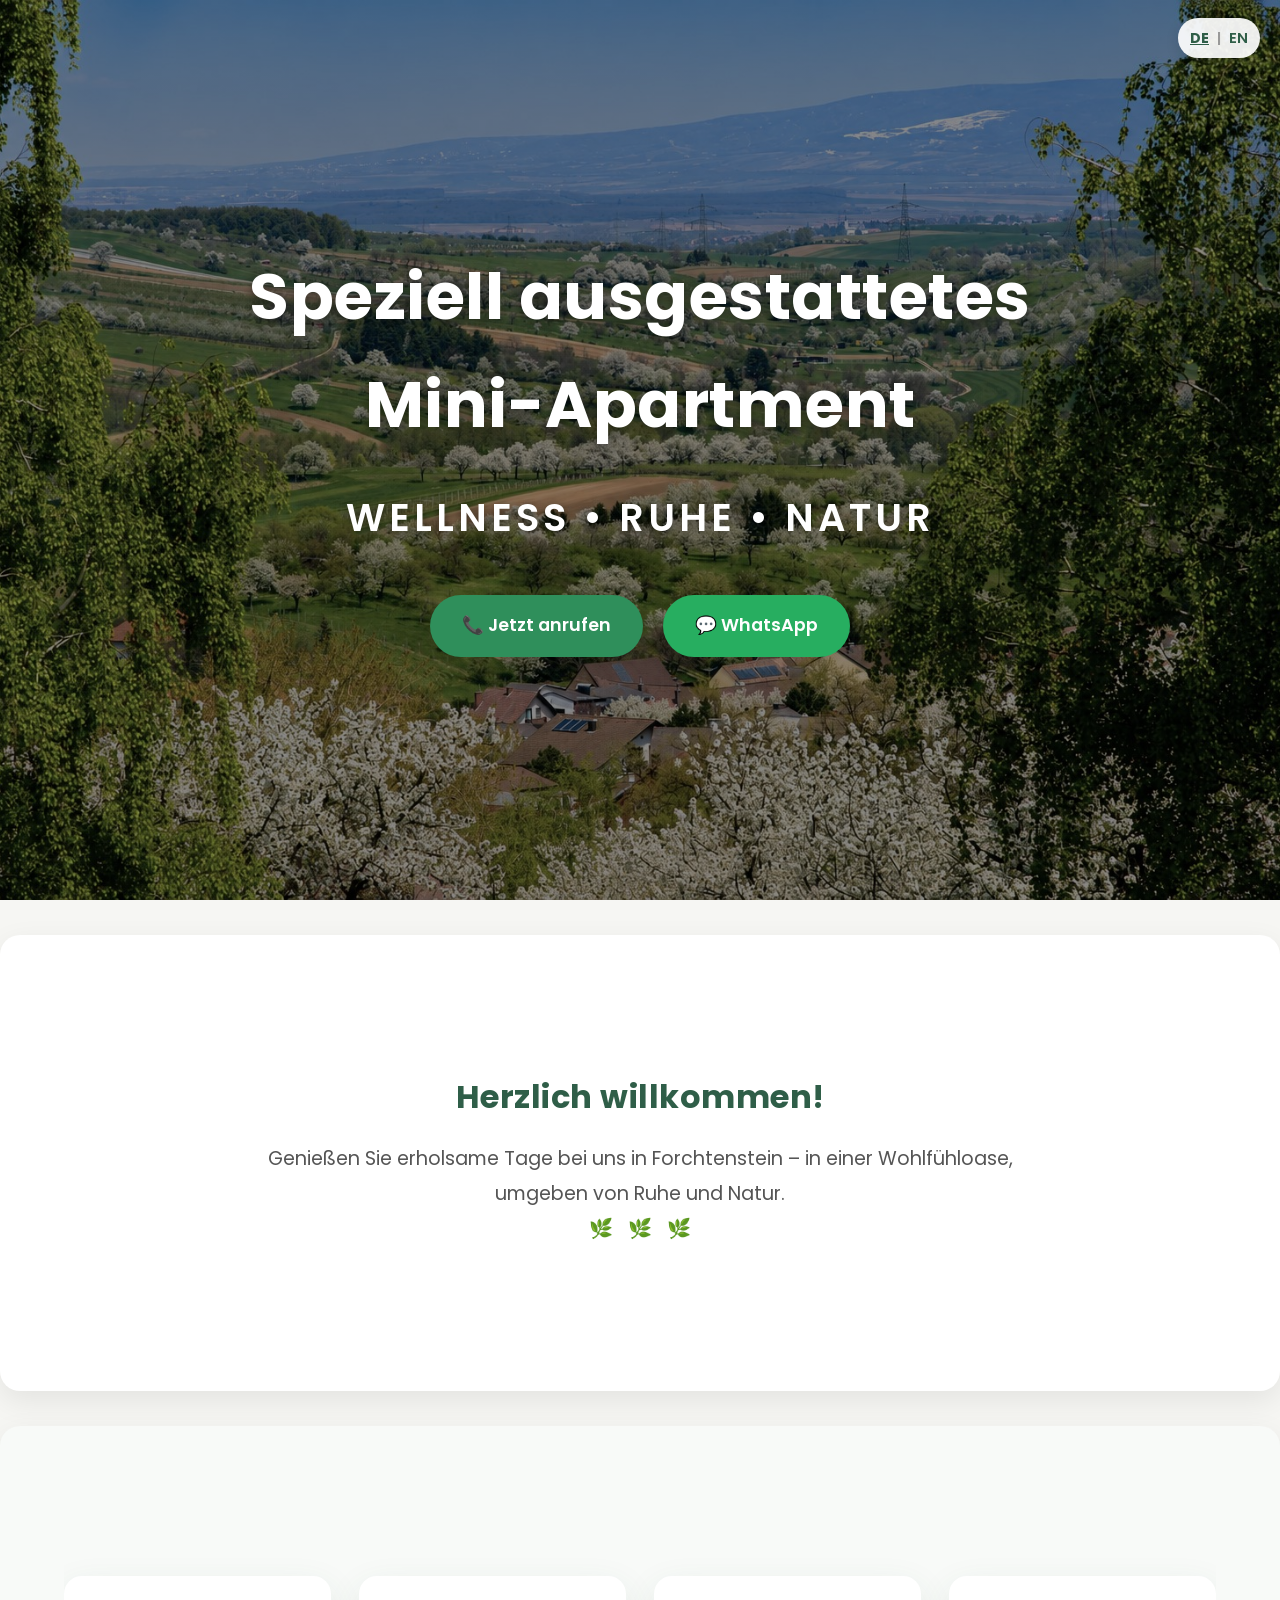
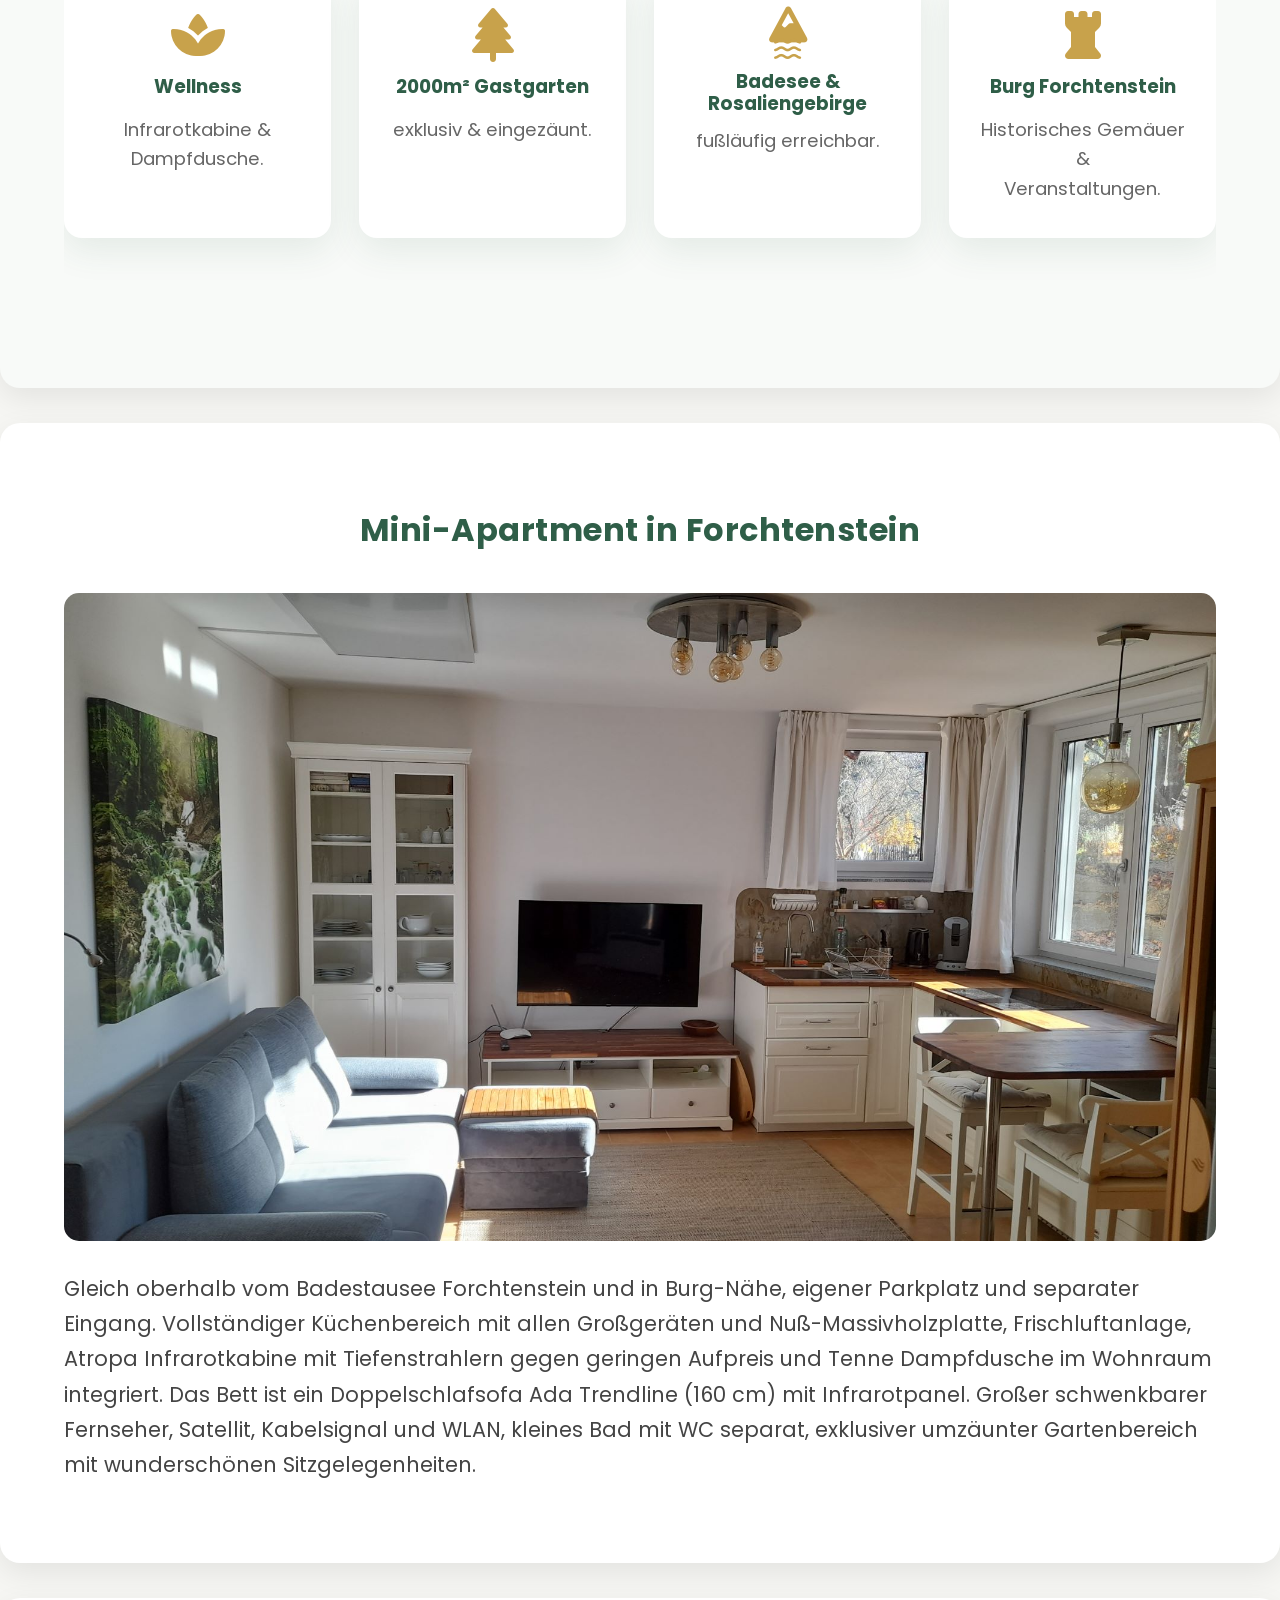
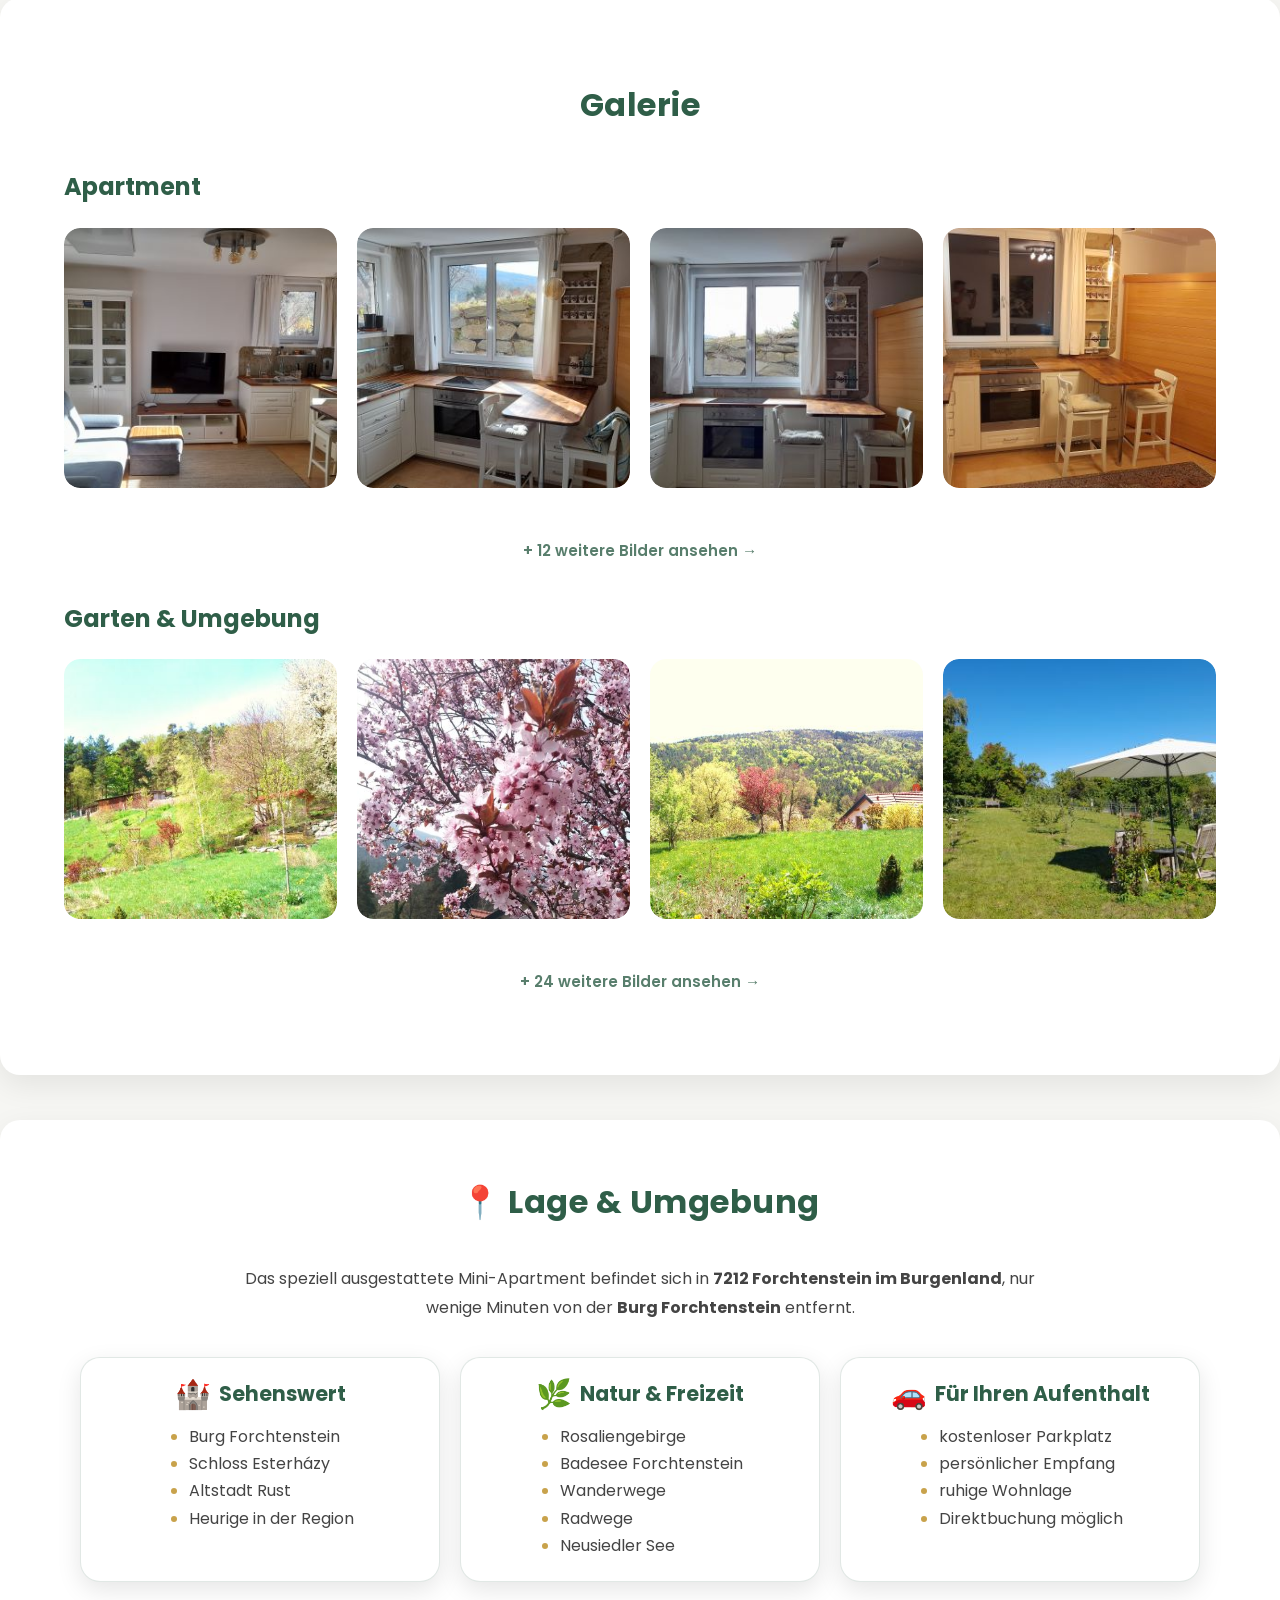
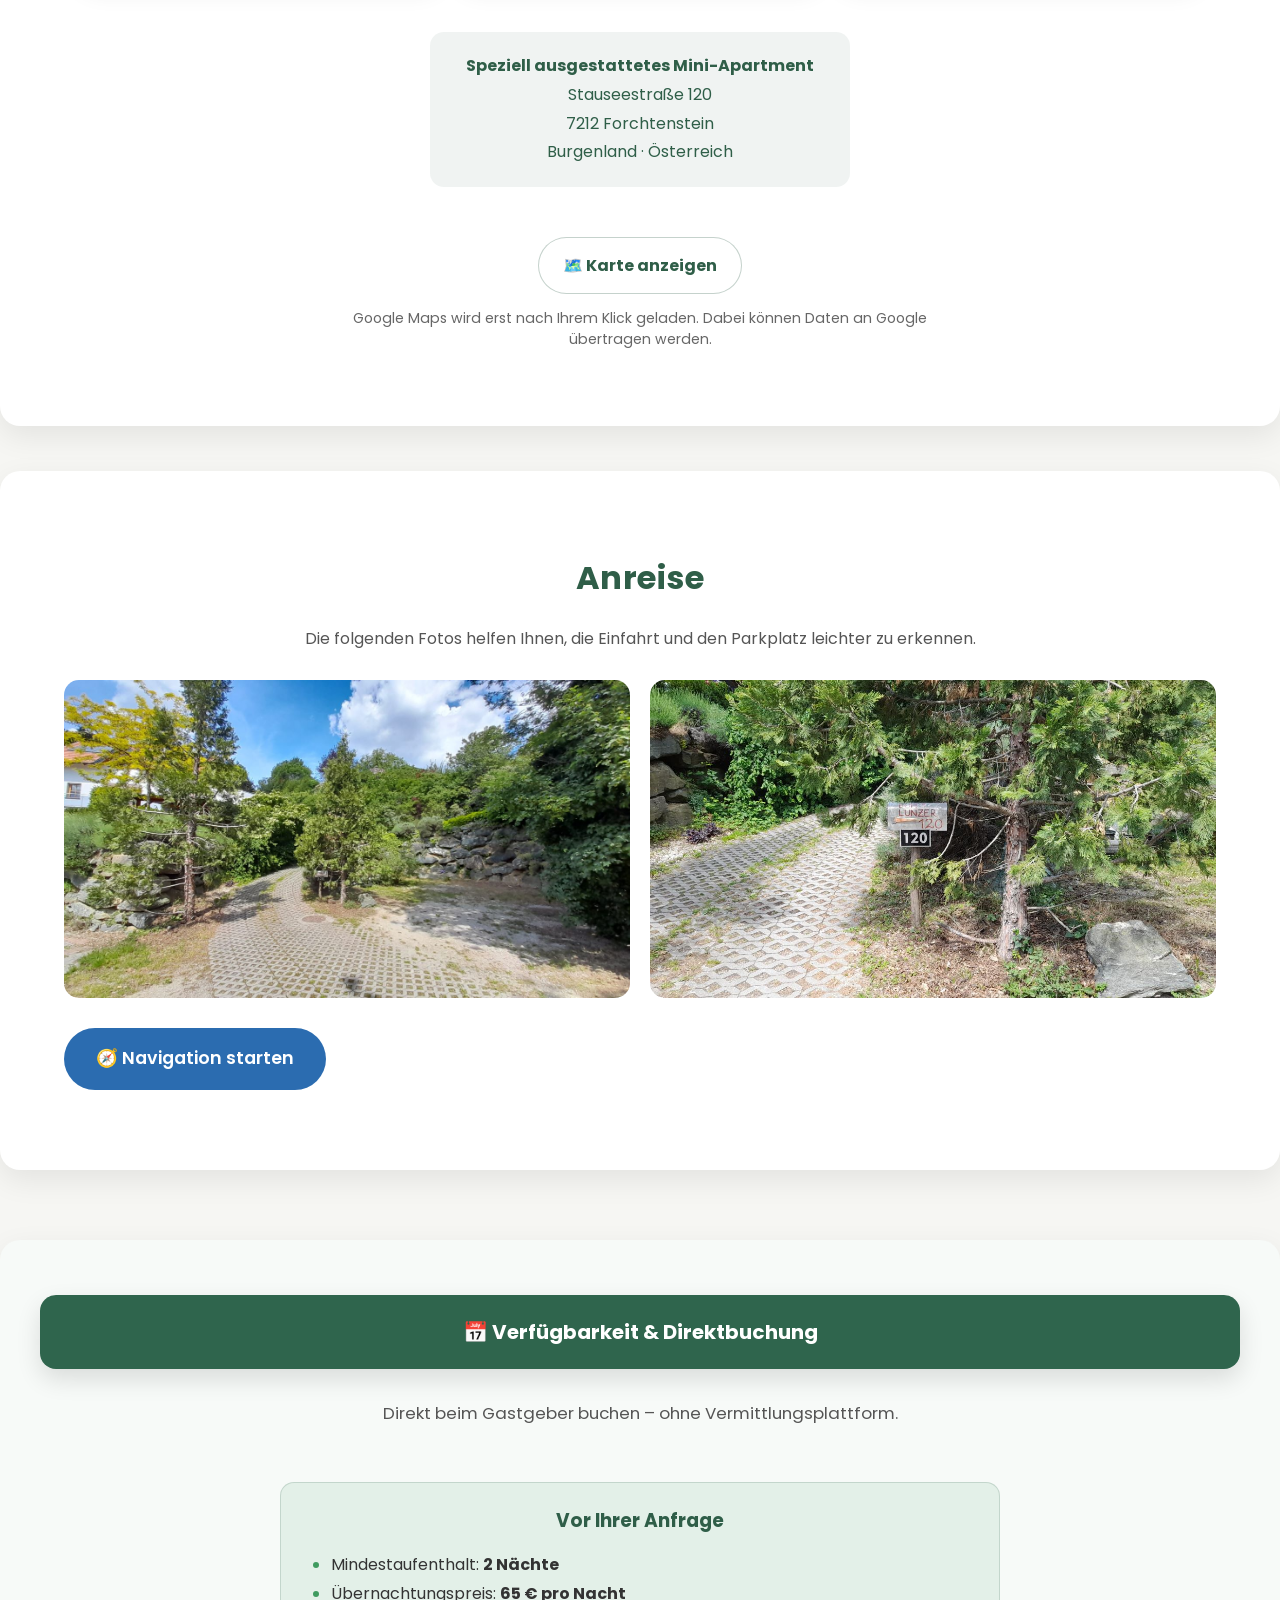
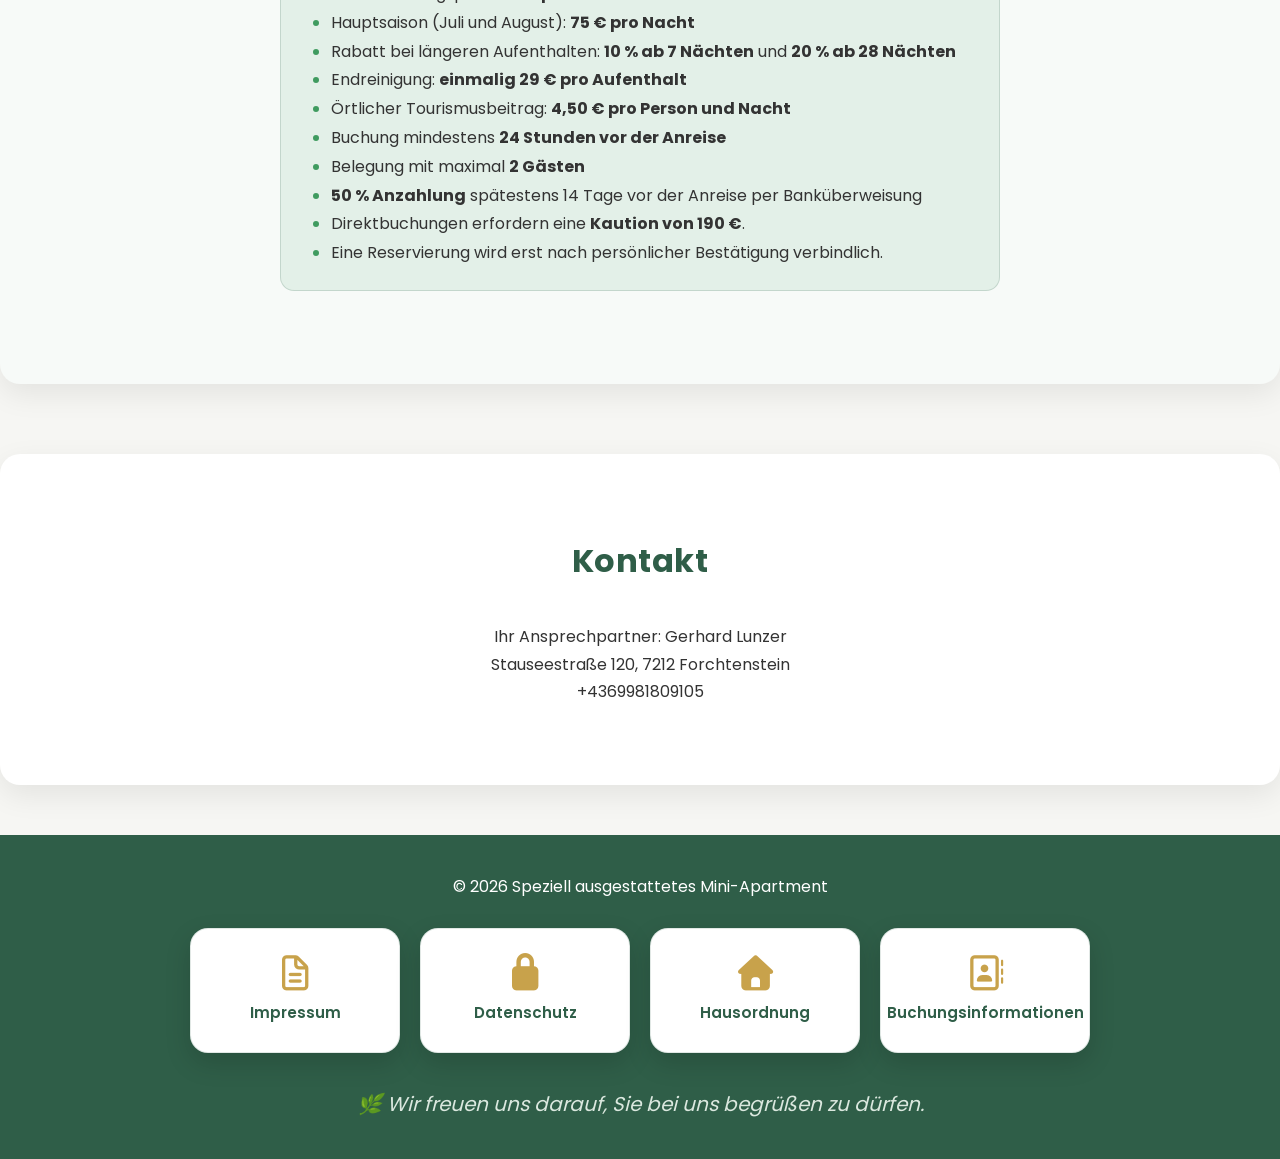
==== commit 450a2d88: "Kaution und Buchungsbestätigung ergänzt" ====
--- a/index.html
+++ b/index.html
@@ -33,7 +33,10 @@
 <meta name="description" content="Ruhiges Mini-Apartment in Forchtenstein für 2 Gäste mit Infrarotkabine, Dampfdusche, großem eingezäunten Garten, Parkplatz und WLAN.">
     <link rel="canonical" href="https://gerhardlunzer.github.io/Speziell-ausgestattetes-Mini-Apartment/">    
    
-     <link rel="alternate"
+   <link rel="canonical"
+href="https://gerhardlunzer.github.io/Speziell-ausgestattetes-Mini-Apartment/">
+   
+    <link rel="alternate"
       hreflang="de-AT"
       href="https://gerhardlunzer.github.io/Speziell-ausgestattetes-Mini-Apartment/">
 
@@ -63,7 +66,7 @@
 
   "telephone": "+4369981809105",
 
-  "priceRange": "63–73 € pro Nacht",
+  "priceRange": "65–75 € pro Nacht",
 
   "address": {
     "@type": "PostalAddress",
@@ -472,12 +475,12 @@
 
         <li>
             Übernachtungspreis:
-            <strong>63 € pro Nacht</strong>
+            <strong>65 € pro Nacht</strong>
         </li>
 
         <li>
             Hauptsaison (Juli und August):
-            <strong>73 € pro Nacht</strong>
+            <strong>75 € pro Nacht</strong>
         </li>
 
         <li>
@@ -511,7 +514,12 @@
             spätestens 14 Tage vor der Anreise per Banküberweisung
         </li>
 
-        <li>
+        
+        <li>
+            Direktbuchungen erfordern eine
+            <strong>Kaution von 190 €</strong>.
+        </li>
+<li>
             Eine Reservierung wird erst nach persönlicher
             Bestätigung verbindlich.
         </li>
@@ -654,6 +662,26 @@
                     ></textarea>
                 </label>
 
+                <div class="booking-consent">
+                    <label class="booking-consent-label">
+                        <input
+                            type="checkbox"
+                            id="bookingTermsAccepted"
+                            name="termsAccepted"
+                            required
+                        >
+                        <span>
+                            Ich habe die
+                            <a href="hausordnung.html" target="_blank" rel="noopener">Hausordnung</a>
+                            und die
+                            <a href="buchung.html" target="_blank" rel="noopener">Buchungsinformationen</a>
+                            gelesen und akzeptiere sie. Insbesondere bestätige ich, dass
+                            <strong>Rauchen, E-Zigaretten und Vaporizer im Apartment nicht gestattet sind</strong>
+                            und dass bei Direktbuchungen eine
+                            <strong>Kaution von 190 €</strong> zu leisten ist.
+                        </span>
+                    </label>
+                </div>
                 <div
                     id="bookingFormMessage"
                     class="booking-form-message"
--- a/css/style.css
+++ b/css/style.css
@@ -65,6 +65,7 @@
     min-height:100vh;
 
     background:
+        linear-gradient(rgba(0,0,0,.45),rgba(0,0,0,.45)),
         url("../images/landschaft.jpg");
 
     background-size:cover;
@@ -97,60 +98,57 @@
 
     margin-bottom:20px;
 
+    text-shadow:0 3px 12px rgba(0,0,0,.45);
+
+letter-spacing:.5px;
+
+}
+
+.slogan{
+
+    font-size:clamp(1.4rem,3vw,2.6rem);
+
+    font-weight:600;
+
+    letter-spacing:4px;
+
+    text-transform:uppercase;
+
+    margin:25px 0 45px;
+
+    color:#ffffff;
+
     text-shadow:
-        0 1px 2px rgba(0,0,0,.75),
-        0 4px 12px rgba(0,0,0,.35);
-
-letter-spacing:.5px;
-
-}
-
-.slogan{
-
-    font-size:clamp(1.4rem,3vw,2.6rem);
+        0 2px 8px rgba(0,0,0,.45);
+
+}
+
+.buttons{
+
+    display:flex;
+
+    justify-content:center;
+
+    gap:20px;
+
+    flex-wrap:wrap;
+
+}
+
+.button{
+
+    text-decoration:none;
+
+    color:white;
+
+    padding:16px 32px;
+
+    border-radius:50px;
+
+    font-size:1.1rem;
 
     font-weight:600;
 
-    letter-spacing:4px;
-
-    text-transform:uppercase;
-
-    margin:25px 0 45px;
-
-    color:#ffffff;
-
-    text-shadow:
-        0 1px 2px rgba(0,0,0,.75),
-        0 4px 12px rgba(0,0,0,.35);
-
-}
-
-.buttons{
-
-    display:flex;
-
-    justify-content:center;
-
-    gap:20px;
-
-    flex-wrap:wrap;
-
-}
-
-.button{
-
-    text-decoration:none;
-
-    color:white;
-
-    padding:16px 32px;
-
-    border-radius:50px;
-
-    font-size:1.1rem;
-
-    font-weight:600;
-
     transition:.3s;
 
 }
@@ -243,7 +241,7 @@
 
 .wohnen p{
 
-    font-size:1rem;
+    font-size:1.3rem;
 
     line-height:1,8;
 
@@ -1478,6 +1476,72 @@
 .booking-form-full{
 
     margin-top:20px;
+
+}
+
+.booking-consent{
+
+    margin:24px 0 20px;
+
+    padding:18px 20px;
+
+    background:#f4f8f5;
+
+    border:1px solid rgba(47,94,72,.25);
+
+    border-radius:14px;
+
+}
+
+.booking-consent-label{
+
+    display:flex;
+
+    flex-direction:row !important;
+
+    align-items:flex-start;
+
+    gap:12px;
+
+    cursor:pointer;
+
+    line-height:1.6;
+
+    color:#333 !important;
+
+    font-weight:400 !important;
+
+}
+
+.booking-consent-label input[type="checkbox"]{
+
+    flex:0 0 auto;
+
+    width:20px;
+
+    height:20px;
+
+    margin:3px 0 0;
+
+    accent-color:#2f5e48;
+
+}
+
+.booking-consent-label a{
+
+    color:#2f5e48;
+
+    font-weight:600;
+
+    text-decoration:underline;
+
+}
+
+.booking-consent-label input[type="checkbox"]:focus-visible{
+
+    outline:3px solid rgba(47,143,91,.22);
+
+    outline-offset:2px;
 
 }
 
@@ -2176,94 +2240,4 @@
         font-size: 0.82rem;
     }
 
-}
-/* =====================================================
-   HERO – MOBILE V3
-   Echtes Landschaftsfoto über die gesamte Hero-Höhe.
-   Nur der obere Bereich wird weich in Himmelblau eingeblendet.
-   Desktop bleibt vollständig unverändert.
-   ===================================================== */
-
-@media (max-width:700px){
-
-    .hero{
-        min-height:100vh;
-        position:relative;
-        overflow:hidden;
-
-        /* Originalfoto über die komplette mobile Hero-Fläche */
-        background:
-            linear-gradient(rgba(0,0,0,.08), rgba(0,0,0,.12)),
-            url("../images/landschaft.jpg");
-
-        background-size:cover;
-        background-position:center center;
-        background-repeat:no-repeat;
-
-        /* Auf kleinen Displays kein Hintergrund-Zoom */
-        animation:none;
-    }
-
-    /* Himmelblau liegt nur oben und läuft transparent ins echte Foto aus.
-       Dadurch gibt es KEINE harte Kante mehr zwischen Blau und Landschaft. */
-    .hero::before{
-        content:"";
-        position:absolute;
-        inset:0 0 auto 0;
-        height:48%;
-        z-index:0;
-        pointer-events:none;
-
-        background:linear-gradient(
-            to bottom,
-            rgba(169,203,234,.98) 0%,
-            rgba(169,203,234,.94) 38%,
-            rgba(169,203,234,.72) 58%,
-            rgba(169,203,234,.34) 78%,
-            rgba(169,203,234,0) 100%
-        );
-    }
-
-    /* Unten nur ein sehr dezenter Naturgrün-Hauch – das Foto bleibt sichtbar. */
-    .hero::after{
-        content:"";
-        position:absolute;
-        inset:auto 0 0 0;
-        height:24%;
-        z-index:0;
-        pointer-events:none;
-
-        background:linear-gradient(
-            to bottom,
-            rgba(95,143,87,0) 0%,
-            rgba(95,143,87,.08) 55%,
-            rgba(95,143,87,.20) 100%
-        );
-    }
-
-    .hero .overlay{
-        position:relative;
-        z-index:1;
-        width:90%;
-        padding:52px 20px 82px;
-        background:none;
-    }
-
-    .hero h1,
-    .hero .slogan{
-        position:relative;
-        z-index:2;
-        text-shadow:0 3px 10px rgba(0,0,0,.42);
-    }
-
-    .hero .buttons{
-        position:relative;
-        z-index:2;
-        margin-top:14px;
-        gap:18px;
-    }
-
-    .hero .button{
-        width:100%;
-    }
 }
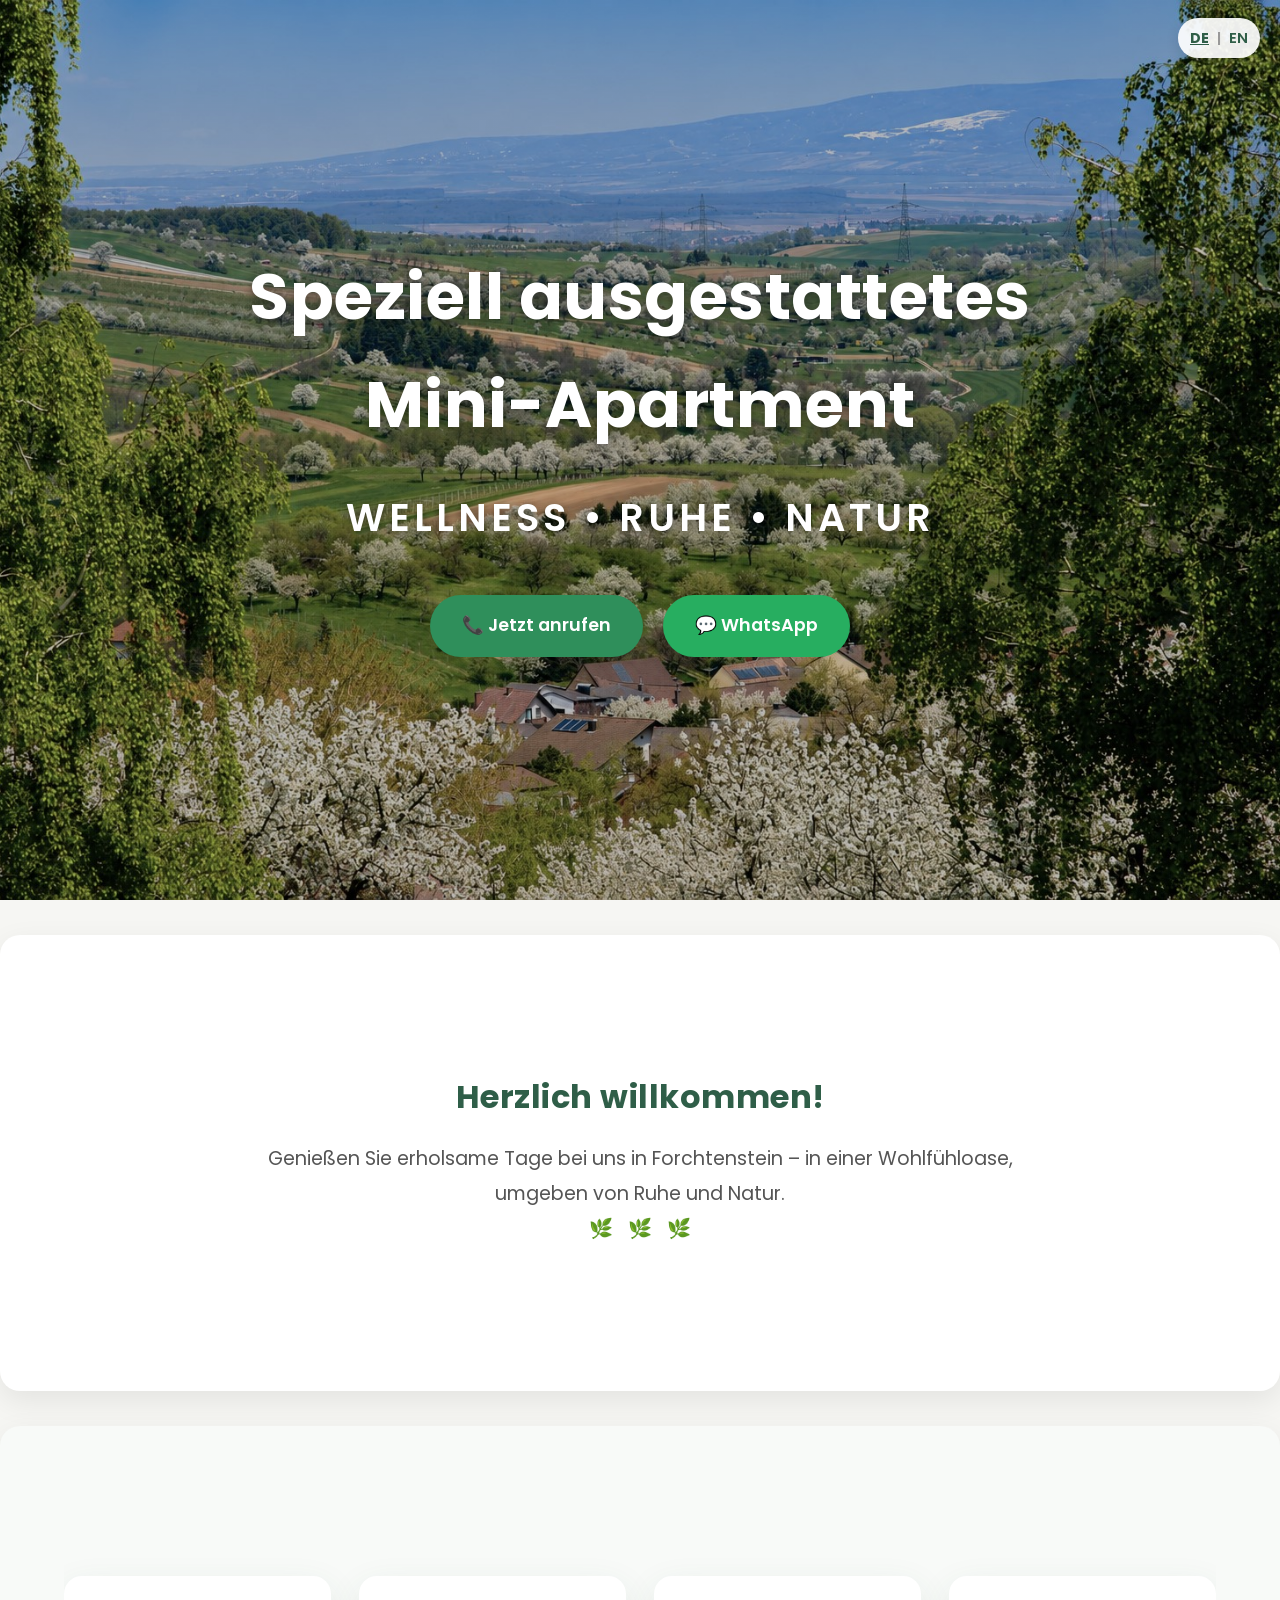
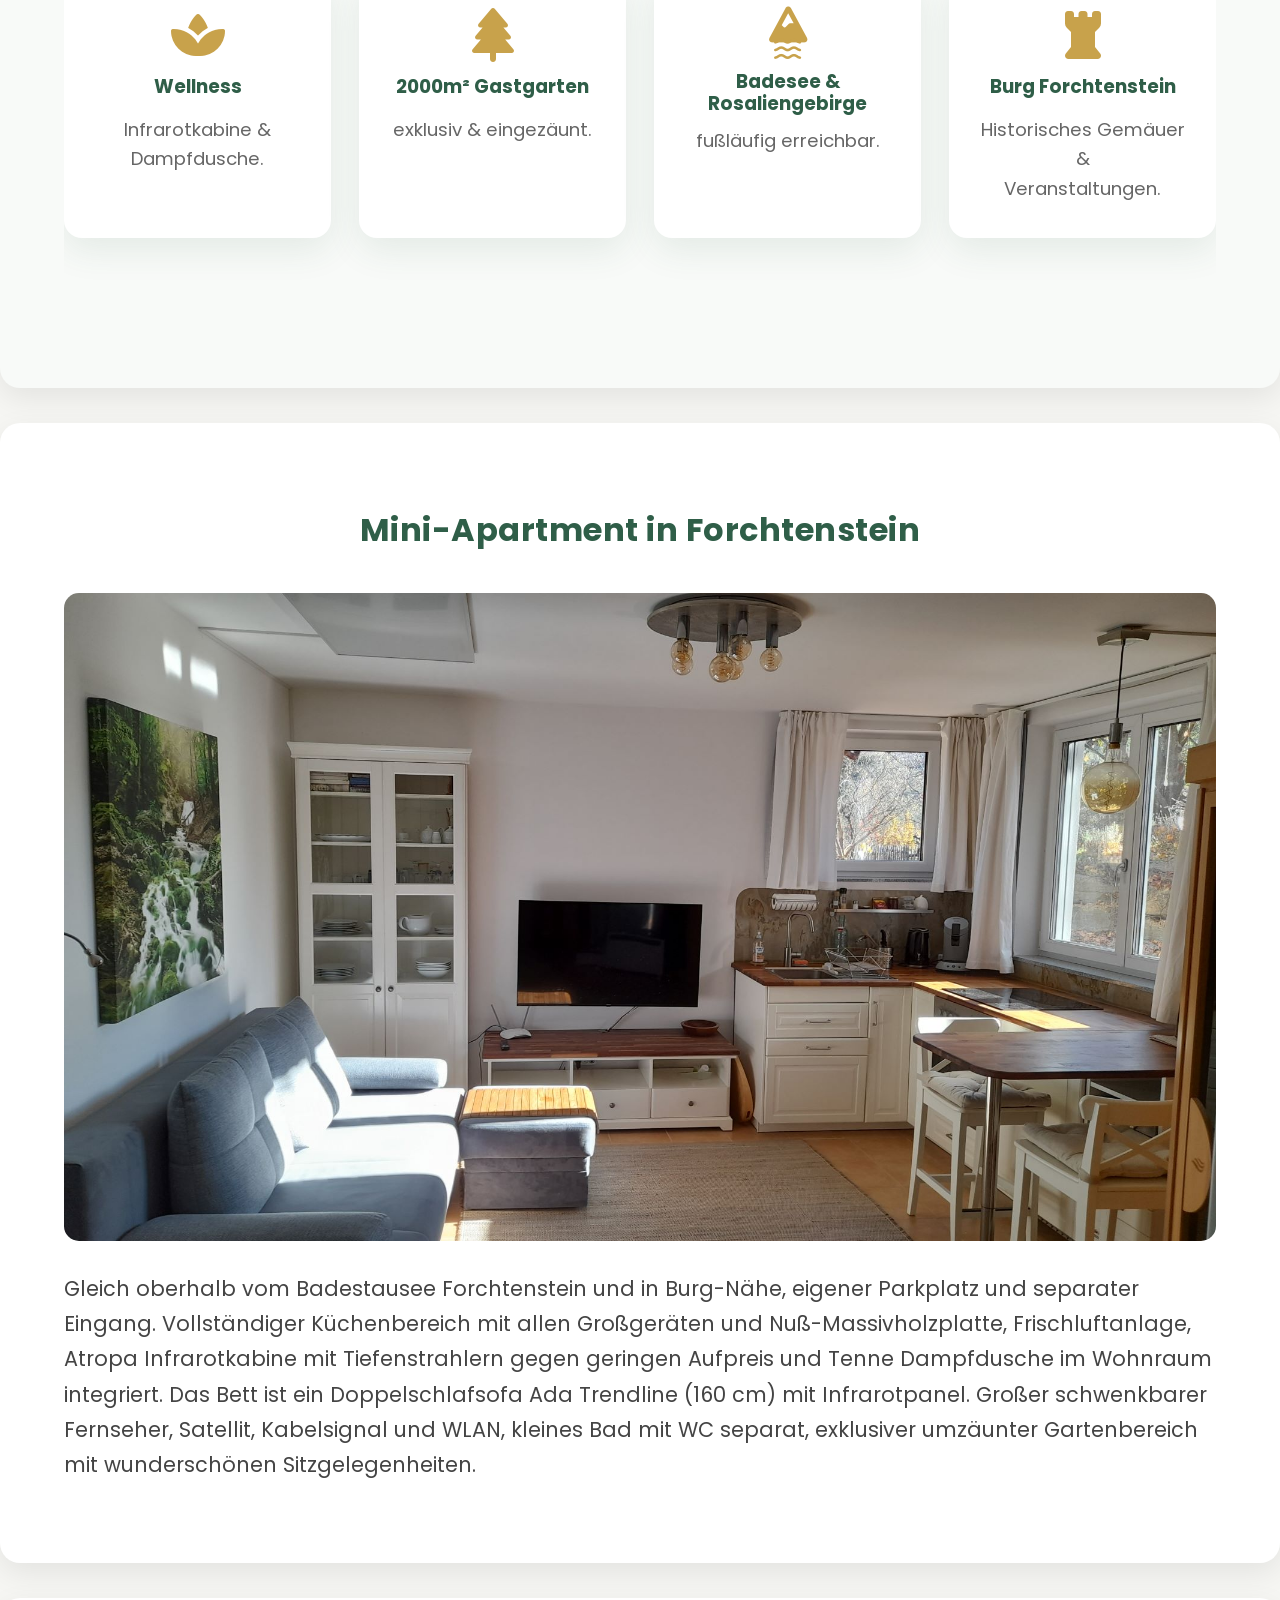
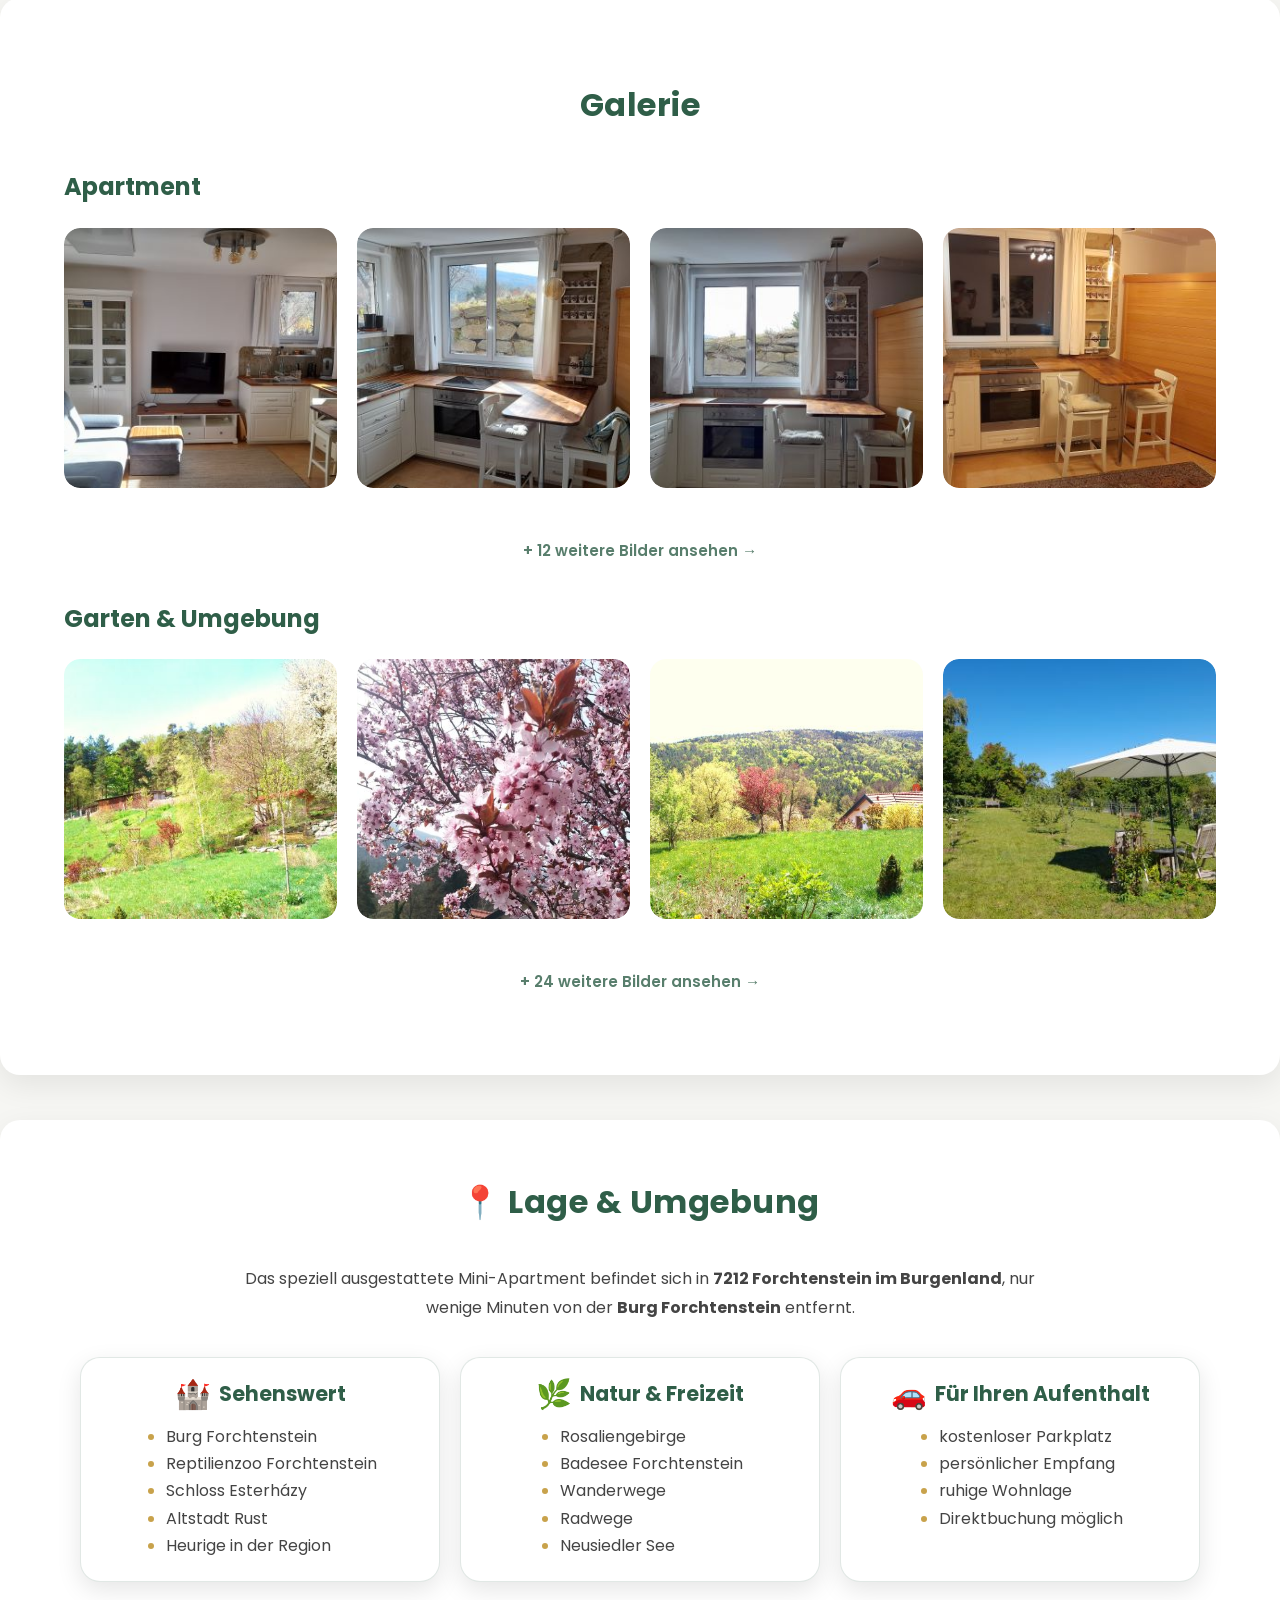
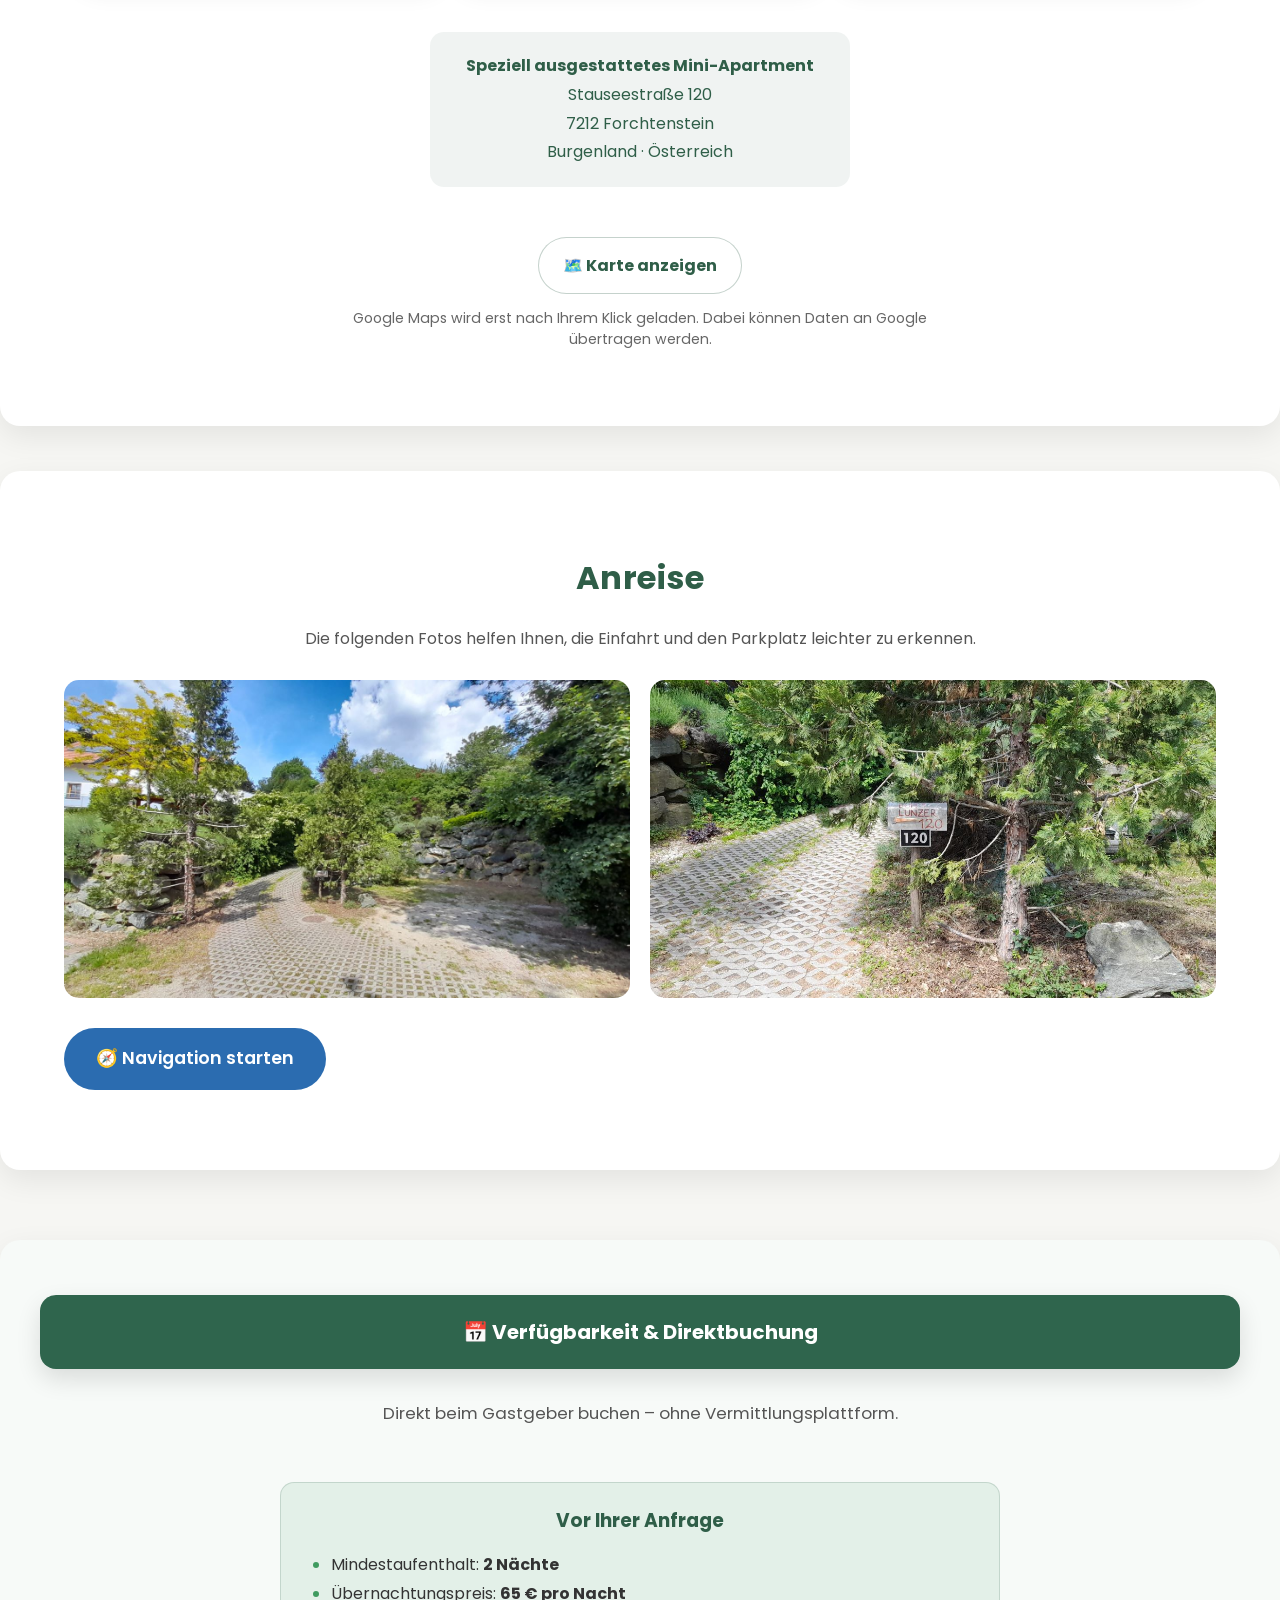
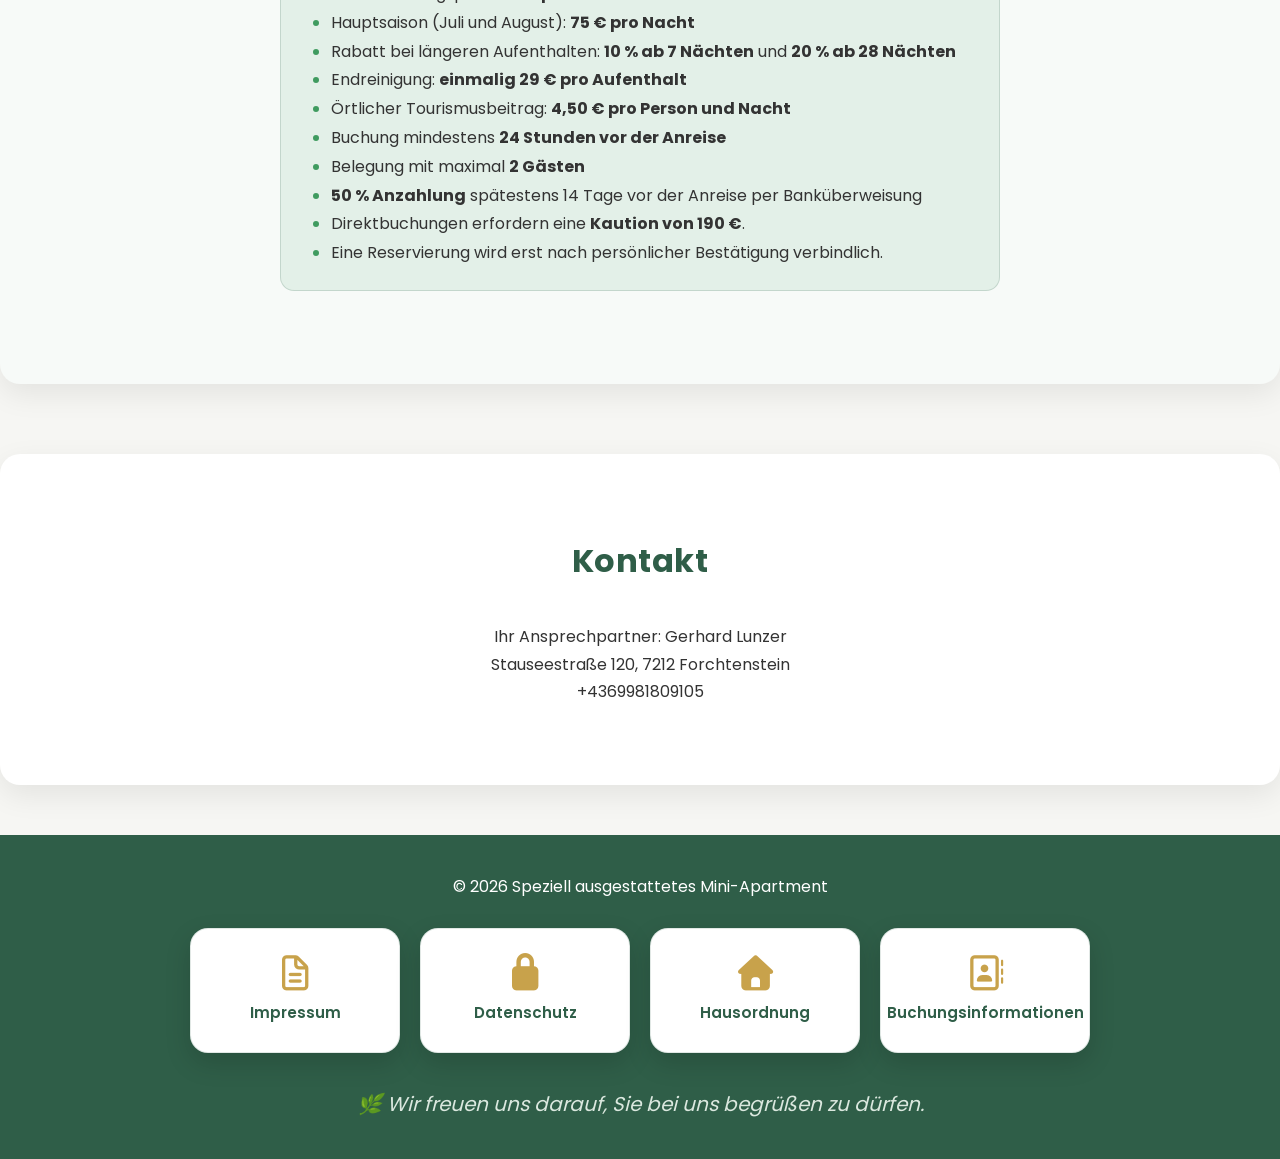
==== commit 75aa537e: "reptilienzoo" ====
--- a/index.html
+++ b/index.html
@@ -319,6 +319,7 @@
 
             <ul>
                 <li>Burg Forchtenstein</li>
+                <li>Reptilienzoo Forchtenstein</li>
                 <li>Schloss Esterházy</li>
                 <li>Altstadt Rust</li>
                 <li>Heurige in der Region</li>
--- a/css/style.css
+++ b/css/style.css
@@ -65,7 +65,7 @@
     min-height:100vh;
 
     background:
-        linear-gradient(rgba(0,0,0,.45),rgba(0,0,0,.45)),
+        linear-gradient(rgba(0,0,0,.25),rgba(0,0,0,.25)),
         url("../images/landschaft.jpg");
 
     background-size:cover;
@@ -585,25 +585,7 @@
 /* ---------- Hero Animation ---------- */
 
 .hero{
-
-    animation: heroZoom 18s ease-in-out infinite alternate;
-
-}
-
-@keyframes heroZoom{
-
-    from{
-
-        background-size:100%;
-
-    }
-
-    to{
-
-        background-size:108%;
-
-    }
-
+    animation:none;
 }
 
 /* ---------- Fade In ---------- */
